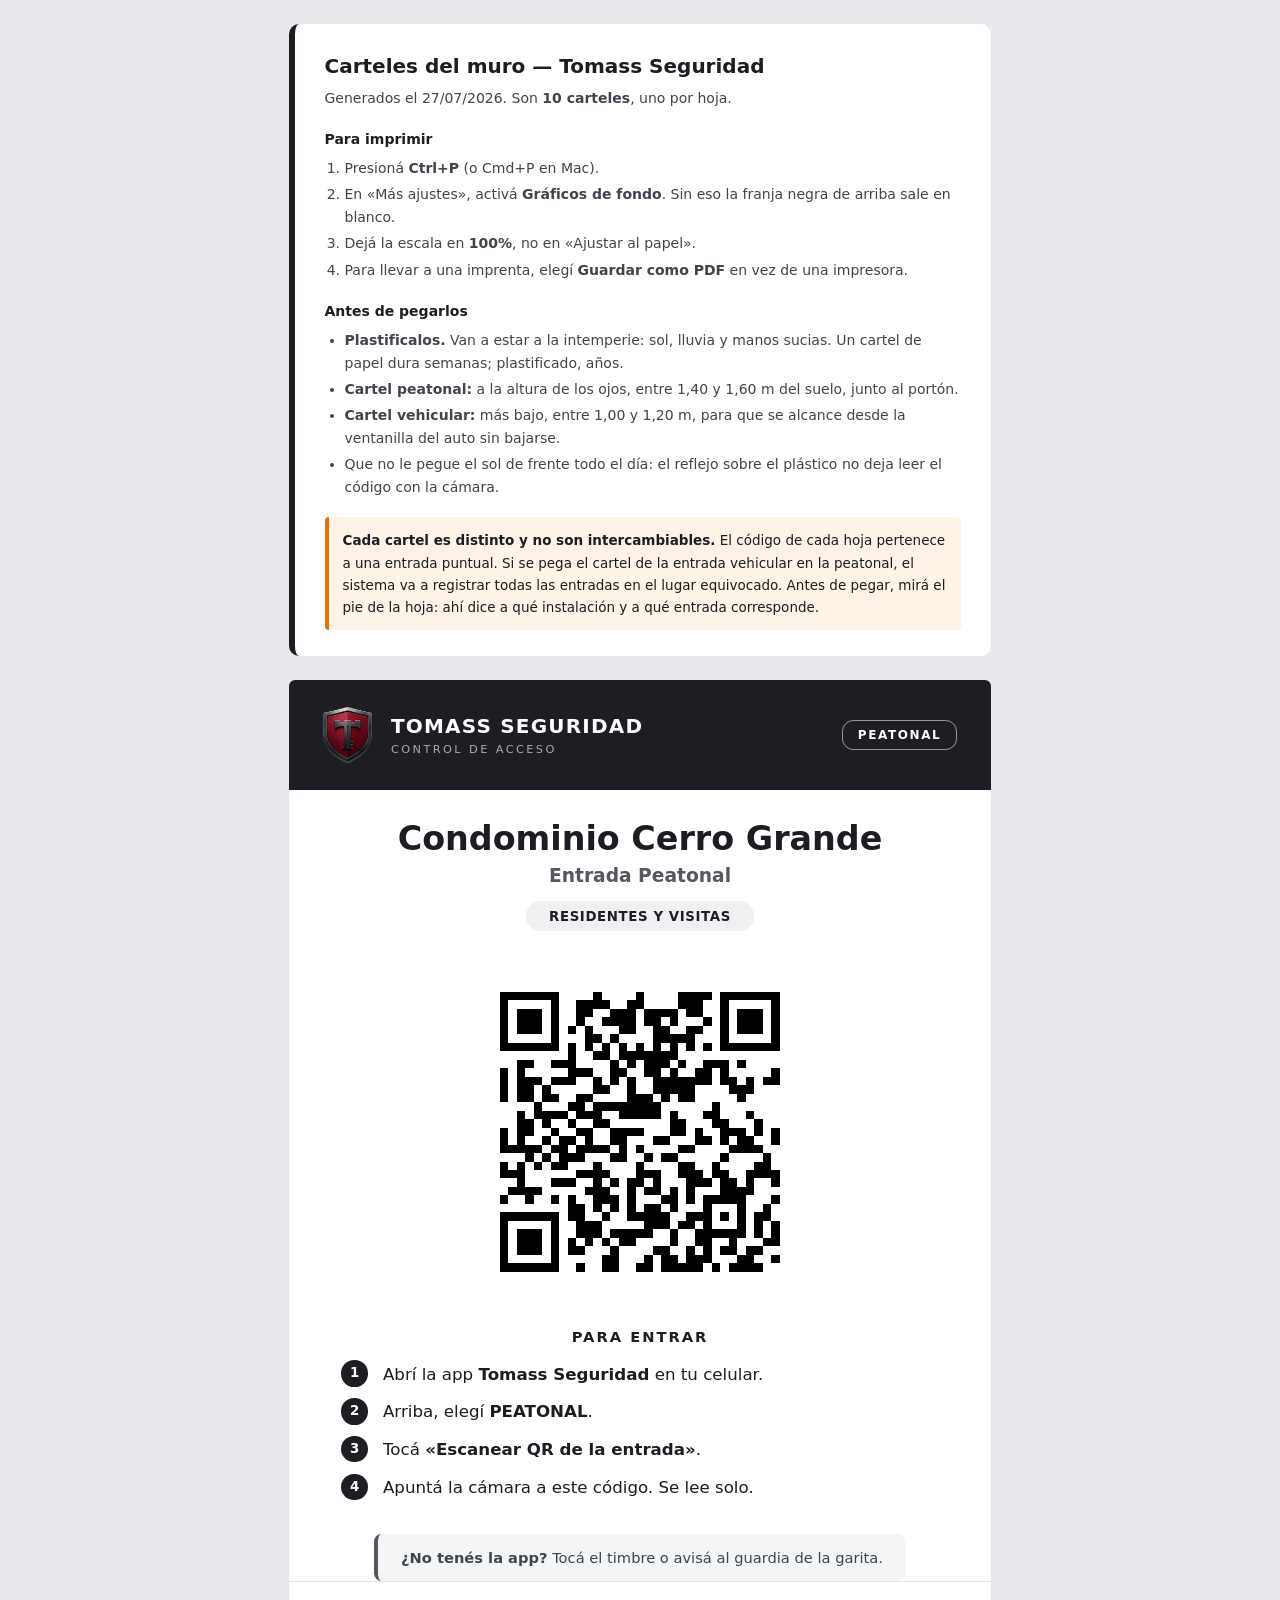
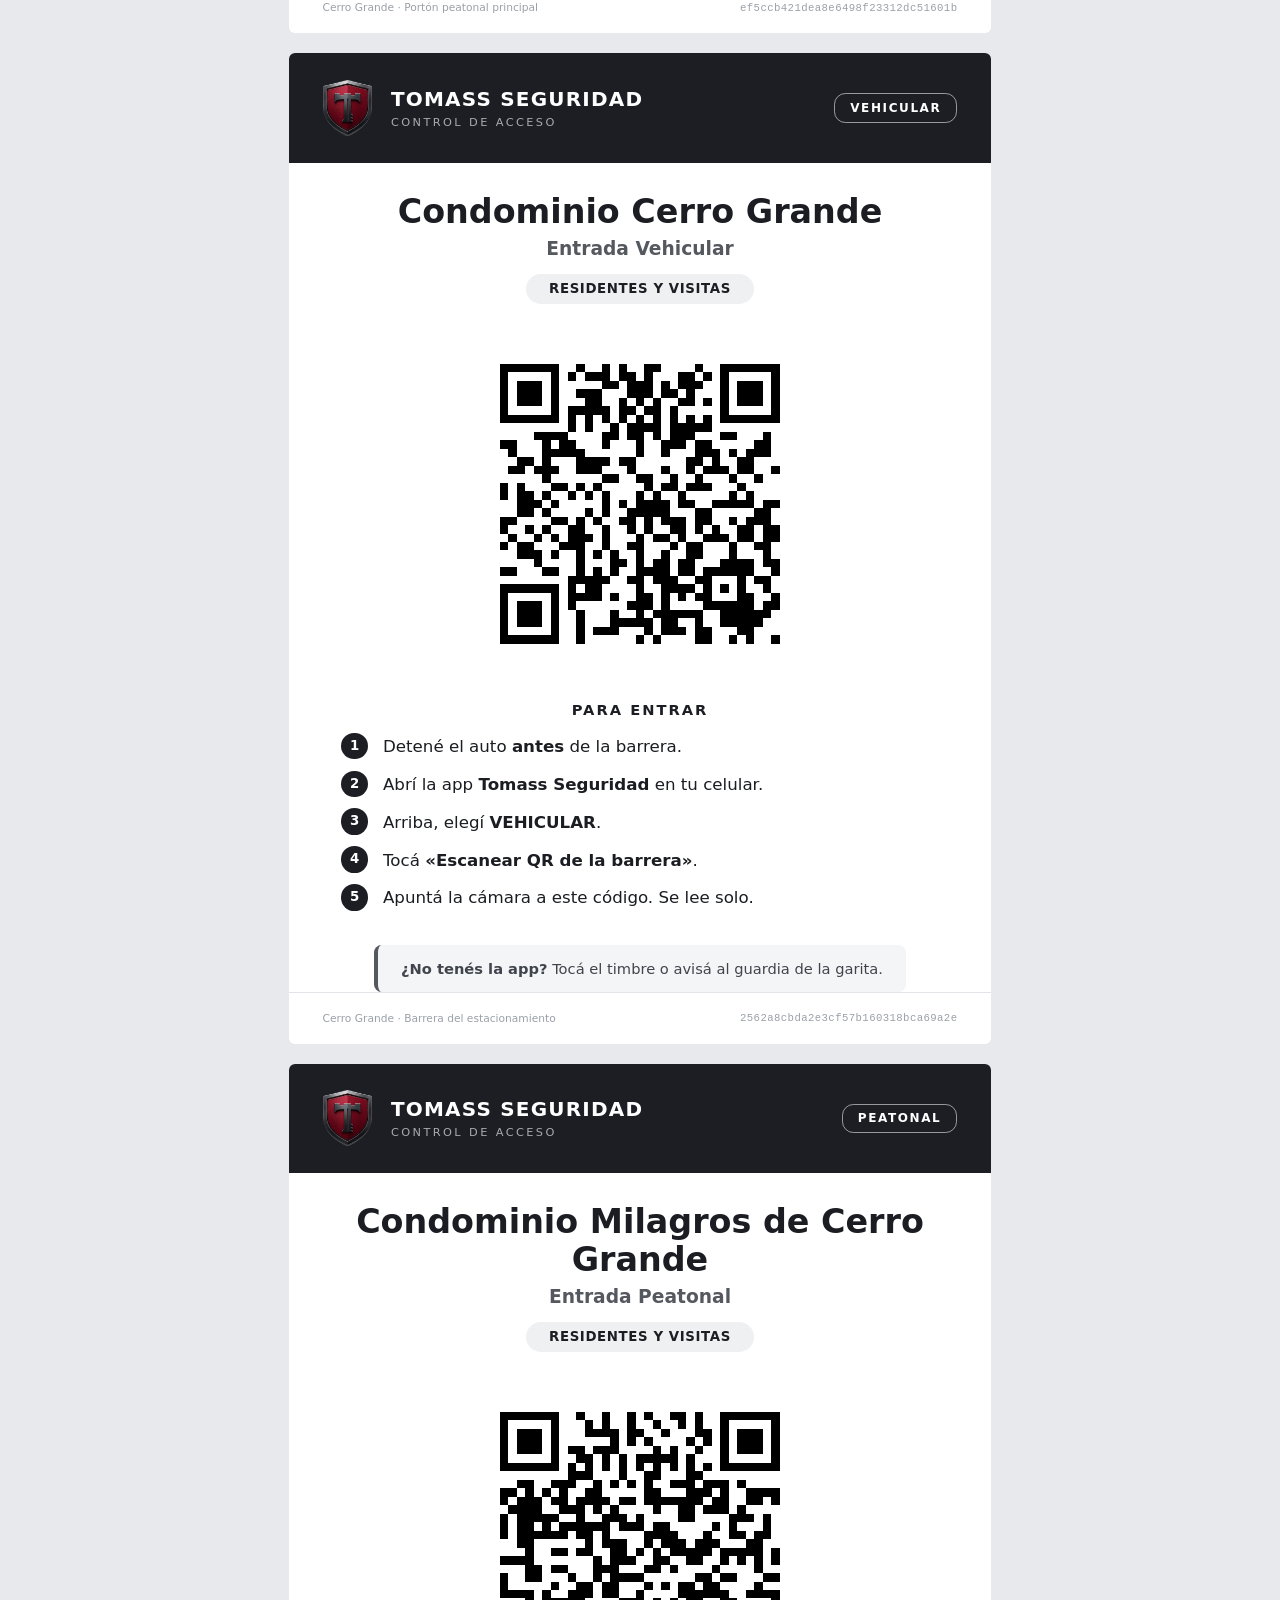
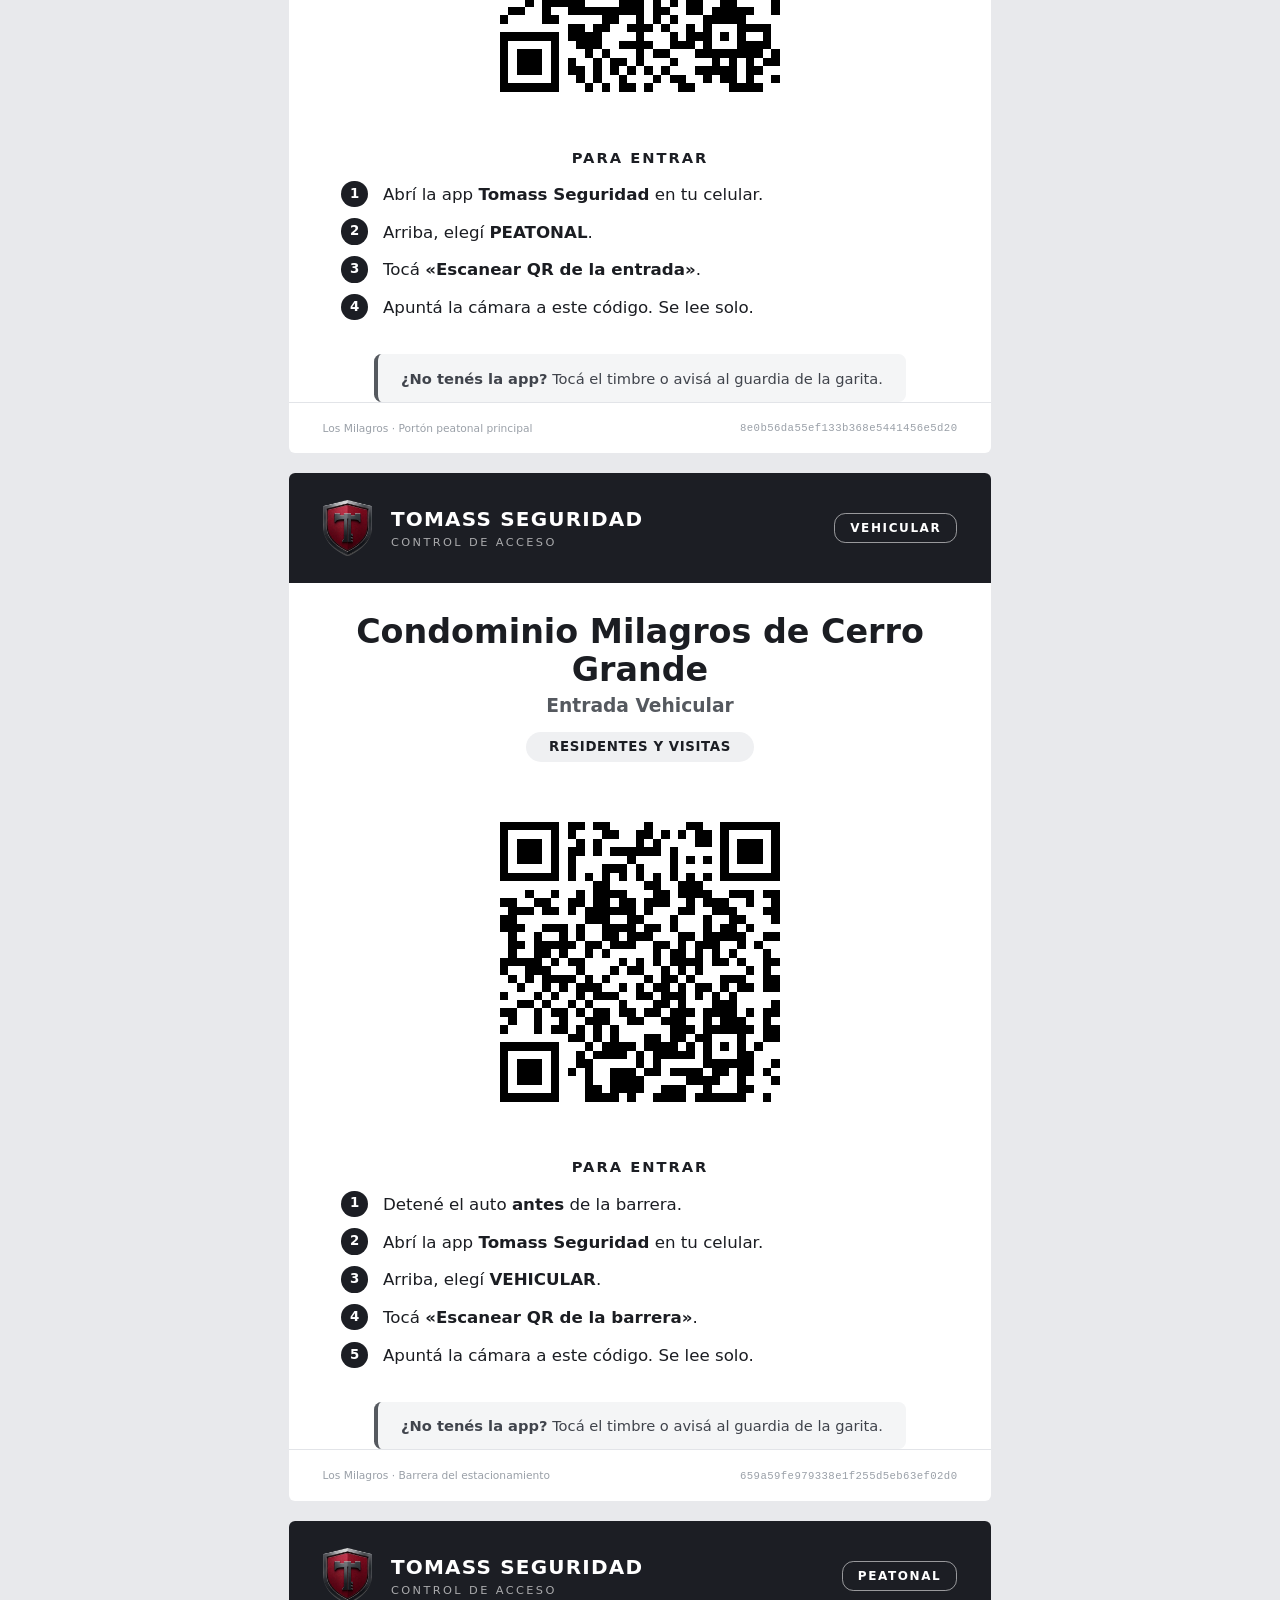
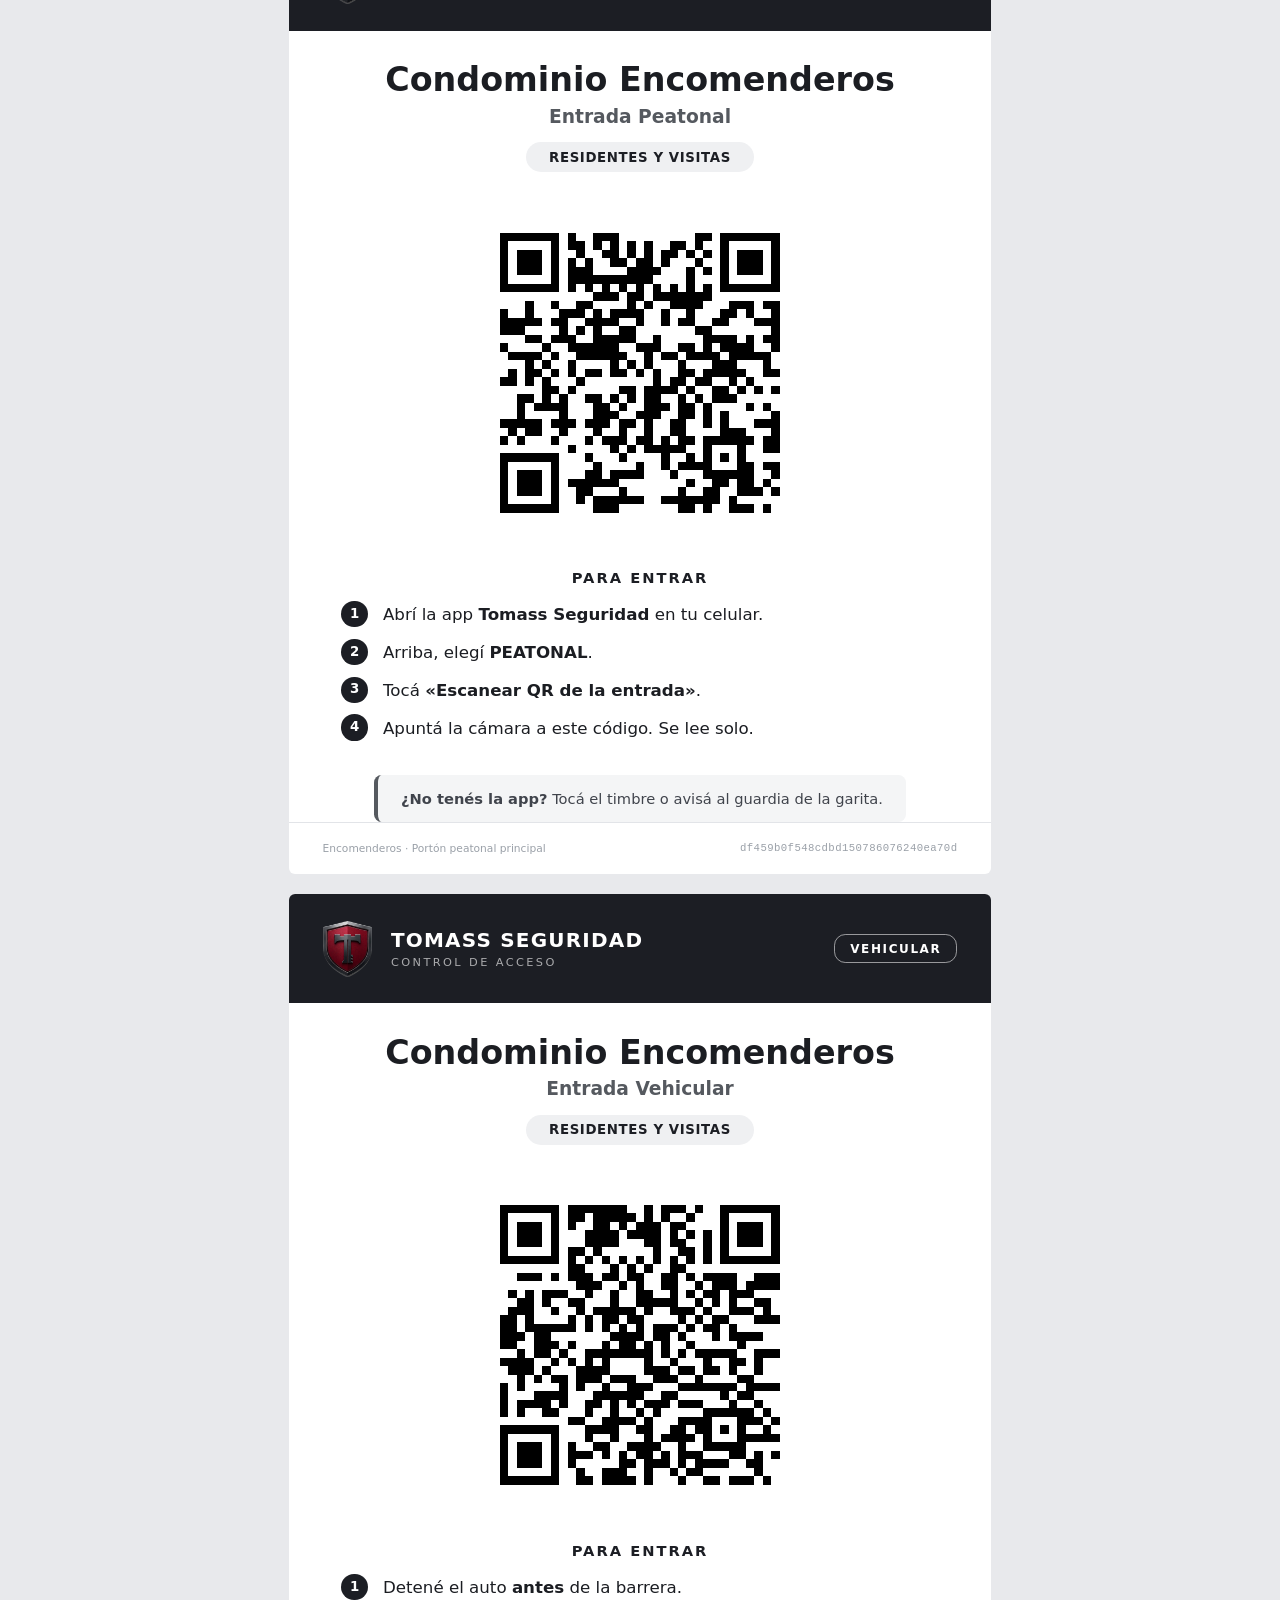
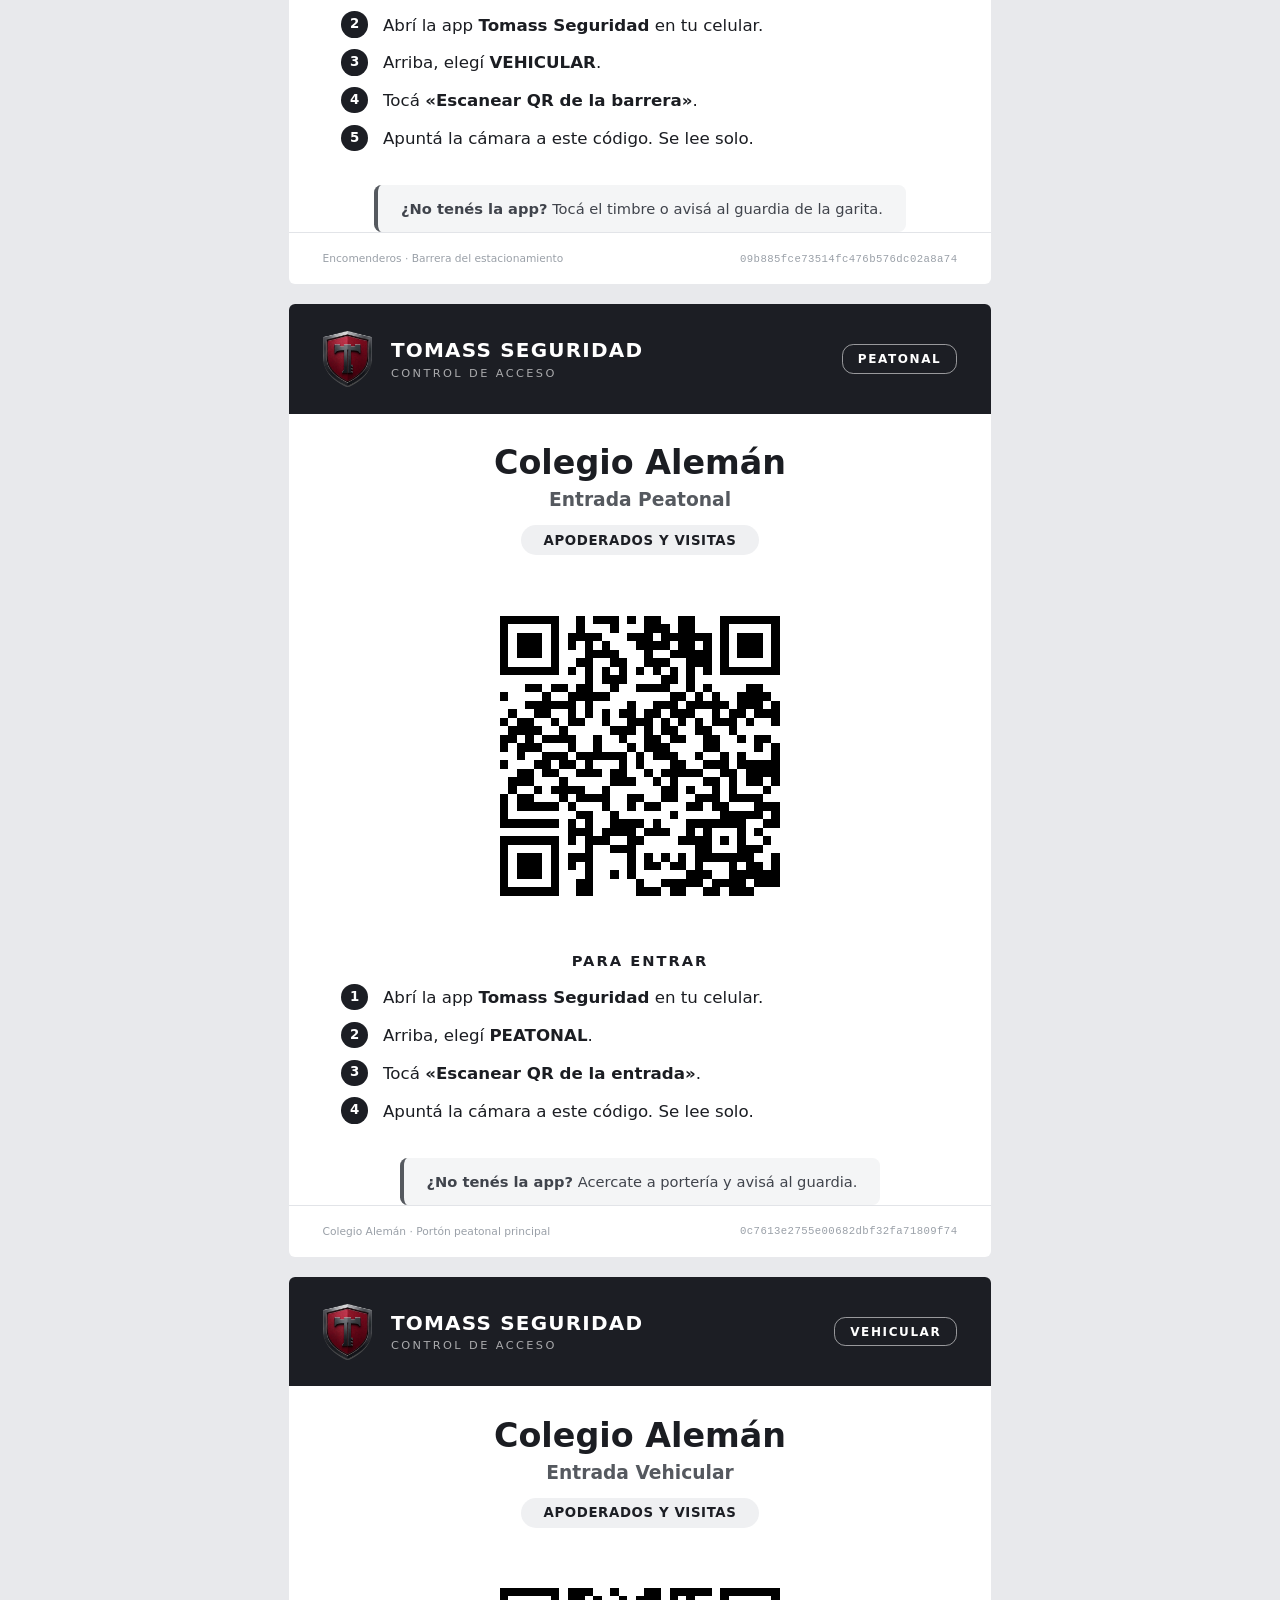
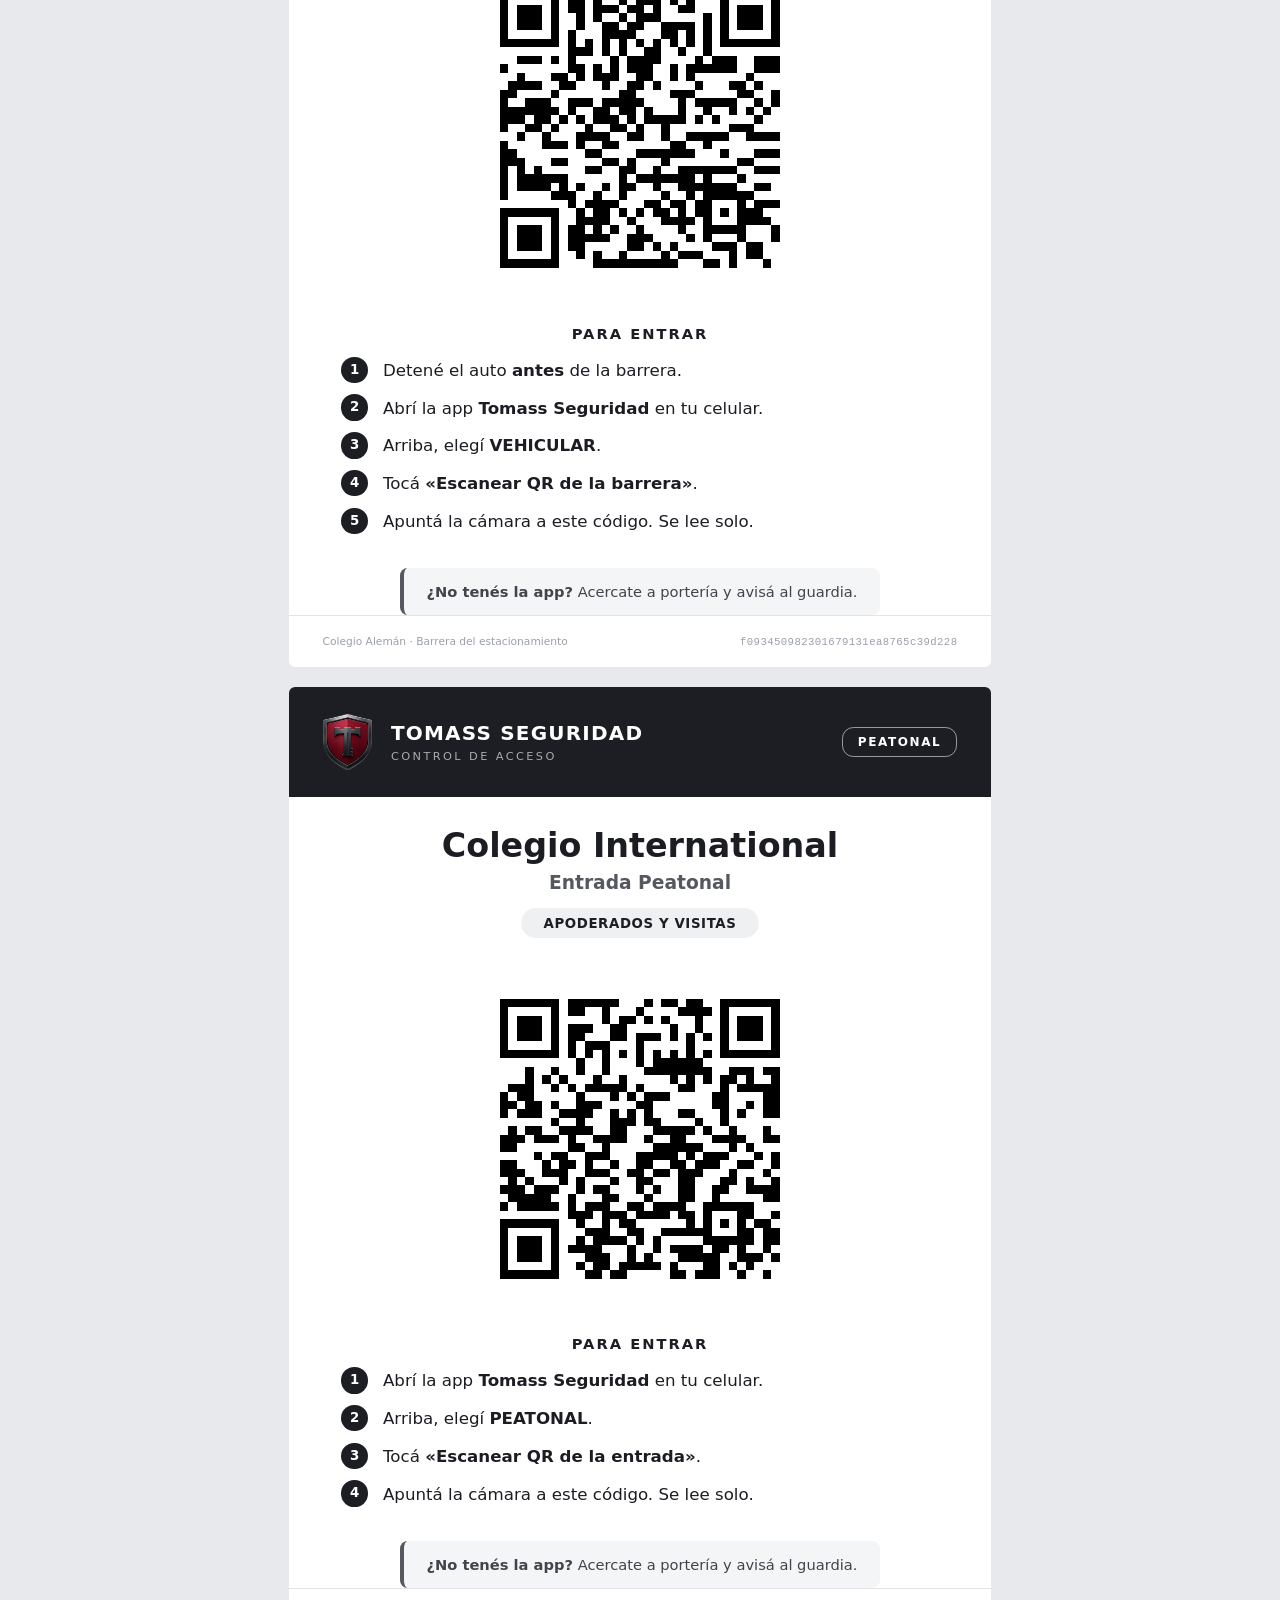
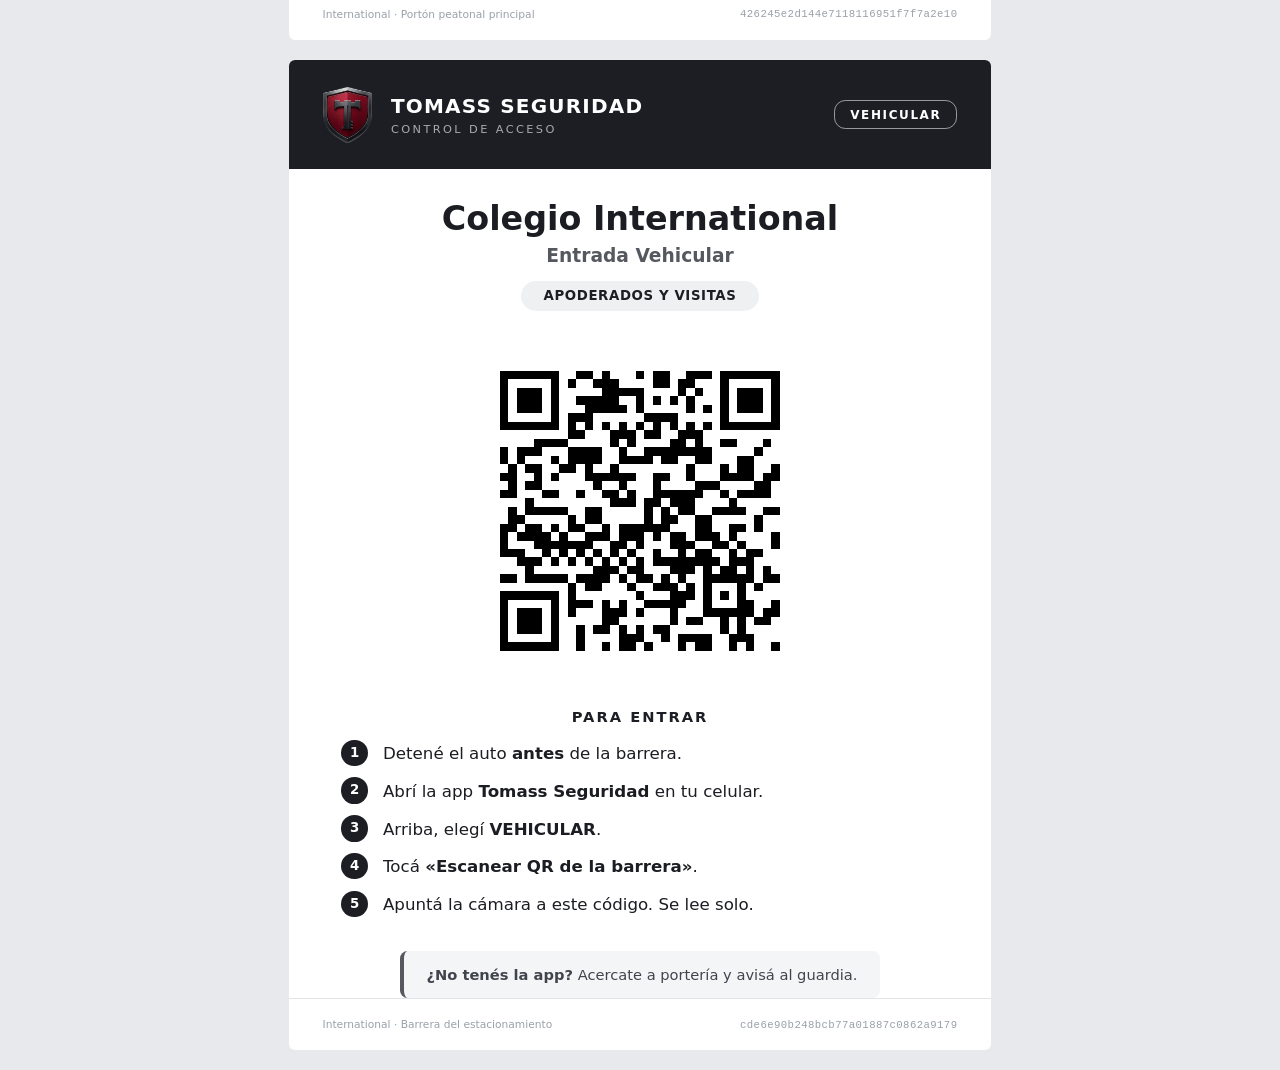
==== carteles/carteles-para-imprimir.html @ 6ca9276a "Los carteles con codigo QR para pegar en el muro Sin esto no se puede instalar el sistema en ningun " ====
<!doctype html>
<html lang="es">
<head>
<meta charset="utf-8">
<title>Carteles para imprimir — Tomass Seguridad</title>
<style>
  /* Márgenes de la hoja. Sirven igual para tamaño Carta y para A4. */
  @page { margin: 12mm; }

  * { box-sizing: border-box; margin: 0; padding: 0; }

  body {
    font-family: "Segoe UI", system-ui, -apple-system, Arial, sans-serif;
    color: #1B1D22;
    background: #E8E9EC;
    -webkit-print-color-adjust: exact;
    print-color-adjust: exact;
  }

  /* ---- La hoja de instrucciones: se ve en pantalla, NO se imprime ---- */
  .instrucciones {
    max-width: 186mm;
    margin: 24px auto;
    padding: 26px 30px;
    background: #fff;
    border-radius: 10px;
    border-left: 6px solid #1C1E24;
    line-height: 1.65;
    font-size: 14px;
  }
  .instrucciones h1 { font-size: 20px; margin-bottom: 4px; }
  .instrucciones h2 { font-size: 14px; margin: 18px 0 6px; color: #1C1E24; }
  .instrucciones p, .instrucciones li { color: #40444C; }
  .instrucciones ol, .instrucciones ul { margin-left: 20px; }
  .instrucciones li { margin: 3px 0; }
  .aviso {
    margin-top: 18px; padding: 12px 14px;
    background: #FDF3E7; border-left: 4px solid #EF6C00;
    border-radius: 4px; font-size: 13.5px;
  }

  /* ---- Un cartel = una hoja ---- */
  .cartel {
    width: 186mm;
    min-height: 250mm;
    margin: 20px auto;
    padding: 0;
    background: #fff;
    display: flex;
    flex-direction: column;
    align-items: center;
    border-radius: 6px;
    overflow: hidden;
  }

  .banda {
    width: 100%;
    background: #1C1E24;
    color: #fff;
    padding: 7mm 9mm;
    display: flex;
    align-items: center;
    gap: 5mm;
  }
  /* El escudo se incrusta acá, UNA sola vez, y los diez carteles lo reusan.
     Pegado en cada cartel, el archivo pesaría diez veces más. El escudo mide
     523 x 599, por eso el ancho es un poco menor que el alto. */
  .escudo {
    flex: 0 0 auto;
    height: 15mm; width: 13.1mm;
    background: url([data-uri]) center / contain no-repeat;
  }
  .marca { flex: 1; }
  .m1 { font-size: 15pt; font-weight: 800; letter-spacing: 1.2px; }
  .m2 { font-size: 8.5pt; opacity: .62; letter-spacing: 2.4px;
        text-transform: uppercase; margin-top: 1mm; }
  .tipoEntrada {
    font-size: 9pt; font-weight: 800; letter-spacing: 1.6px;
    border: 1.5px solid rgba(255,255,255,.55);
    border-radius: 3mm; padding: 1.8mm 4mm;
  }

  .lugar { text-align: center; padding: 8mm 9mm 0; }
  .lugar h1 { font-size: 25pt; font-weight: 800; line-height: 1.12; }
  .lugar h2 { font-size: 14pt; font-weight: 600; color: #55595F;
              margin-top: 2mm; }
  .quien {
    display: inline-block; margin-top: 4mm;
    font-size: 10pt; font-weight: 700; letter-spacing: .6px;
    text-transform: uppercase; color: #1C1E24;
    background: #EFF0F2; border-radius: 20mm; padding: 2mm 6mm;
  }

  .cuadroQr { padding: 7mm 0 6mm; }
  .qr { width: 92mm; height: 92mm; display: block; }

  .pasos { width: 100%; padding: 0 14mm; }
  .pasos h3 {
    font-size: 11pt; font-weight: 800; letter-spacing: 2px;
    text-transform: uppercase; color: #1C1E24;
    text-align: center; margin-bottom: 4mm;
  }
  .pasos ol { list-style: none; }
  .pasos li {
    display: flex; align-items: flex-start; gap: 4mm;
    margin-bottom: 3mm; font-size: 12.5pt; line-height: 1.4;
  }
  .pasos .n {
    flex: 0 0 auto;
    width: 7mm; height: 7mm; border-radius: 50%;
    background: #1C1E24; color: #fff;
    font-size: 10pt; font-weight: 800;
    display: flex; align-items: center; justify-content: center;
  }
  .pasos .t { padding-top: .6mm; }

  .sinApp {
    margin: 6mm 14mm 0; padding: 4mm 6mm;
    background: #F4F5F6; border-left: 4px solid #55595F;
    border-radius: 2mm; font-size: 11pt; color: #40444C;
  }

  .pie {
    margin-top: auto; width: 100%;
    padding: 5mm 9mm; border-top: 1px solid #E2E4E8;
    display: flex; justify-content: space-between; align-items: center;
    font-size: 8pt; color: #9AA0A8;
  }
  .codigo { font-family: Consolas, "Courier New", monospace; letter-spacing: .4px; }

  /* ---- Lo que cambia al imprimir ---- */
  @media print {
    body { background: #fff; }
    .instrucciones { display: none; }
    .cartel {
      margin: 0;
      border-radius: 0;
      width: 100%;
      min-height: auto;
      height: 100%;
      page-break-after: always;
      break-after: page;
    }
    .cartel:last-of-type { page-break-after: auto; break-after: auto; }
  }
</style>
</head>
<body>

<div class="instrucciones">
  <h1>Carteles del muro — Tomass Seguridad</h1>
  <p>Generados el 27/07/2026. Son <b>10 carteles</b>, uno por hoja.</p>

  <h2>Para imprimir</h2>
  <ol>
    <li>Presioná <b>Ctrl+P</b> (o Cmd+P en Mac).</li>
    <li>En «Más ajustes», activá <b>Gráficos de fondo</b>. Sin eso la franja
        negra de arriba sale en blanco.</li>
    <li>Dejá la escala en <b>100%</b>, no en «Ajustar al papel».</li>
    <li>Para llevar a una imprenta, elegí <b>Guardar como PDF</b> en vez de una
        impresora.</li>
  </ol>

  <h2>Antes de pegarlos</h2>
  <ul>
    <li><b>Plastificalos.</b> Van a estar a la intemperie: sol, lluvia y manos
        sucias. Un cartel de papel dura semanas; plastificado, años.</li>
    <li><b>Cartel peatonal:</b> a la altura de los ojos, entre 1,40 y 1,60 m del
        suelo, junto al portón.</li>
    <li><b>Cartel vehicular:</b> más bajo, entre 1,00 y 1,20 m, para que se
        alcance desde la ventanilla del auto sin bajarse.</li>
    <li>Que no le pegue el sol de frente todo el día: el reflejo sobre el
        plástico no deja leer el código con la cámara.</li>
  </ul>

  <div class="aviso">
    <b>Cada cartel es distinto y no son intercambiables.</b> El código de cada
    hoja pertenece a una entrada puntual. Si se pega el cartel de la entrada
    vehicular en la peatonal, el sistema va a registrar todas las entradas en el
    lugar equivocado. Antes de pegar, mirá el pie de la hoja: ahí dice a qué
    instalación y a qué entrada corresponde.
  </div>
</div>

  <section class="cartel">
    <header class="banda">
      <div class="escudo"></div>
      <div class="marca">
        <div class="m1">TOMASS SEGURIDAD</div>
        <div class="m2">Control de acceso</div>
      </div>
      <div class="tipoEntrada">PEATONAL</div>
    </header>

    <div class="lugar">
      <h1>Condominio Cerro Grande</h1>
      <h2>Entrada Peatonal</h2>
      <p class="quien">Residentes y visitas</p>
    </div>

    <div class="cuadroQr">
      <svg class="qr" viewBox="0 0 41 41" xmlns="http://www.w3.org/2000/svg" shape-rendering="crispEdges"><rect width="41" height="41" fill="#fff"/><path d="M4 4h1v1h-1zM5 4h1v1h-1zM6 4h1v1h-1zM7 4h1v1h-1zM8 4h1v1h-1zM9 4h1v1h-1zM10 4h1v1h-1zM15 4h1v1h-1zM20 4h1v1h-1zM25 4h1v1h-1zM26 4h1v1h-1zM27 4h1v1h-1zM28 4h1v1h-1zM30 4h1v1h-1zM31 4h1v1h-1zM32 4h1v1h-1zM33 4h1v1h-1zM34 4h1v1h-1zM35 4h1v1h-1zM36 4h1v1h-1zM4 5h1v1h-1zM10 5h1v1h-1zM13 5h1v1h-1zM14 5h1v1h-1zM15 5h1v1h-1zM16 5h1v1h-1zM19 5h1v1h-1zM20 5h1v1h-1zM25 5h1v1h-1zM26 5h1v1h-1zM27 5h1v1h-1zM30 5h1v1h-1zM36 5h1v1h-1zM4 6h1v1h-1zM6 6h1v1h-1zM7 6h1v1h-1zM8 6h1v1h-1zM10 6h1v1h-1zM13 6h1v1h-1zM14 6h1v1h-1zM17 6h1v1h-1zM18 6h1v1h-1zM19 6h1v1h-1zM21 6h1v1h-1zM22 6h1v1h-1zM23 6h1v1h-1zM24 6h1v1h-1zM26 6h1v1h-1zM27 6h1v1h-1zM30 6h1v1h-1zM32 6h1v1h-1zM33 6h1v1h-1zM34 6h1v1h-1zM36 6h1v1h-1zM4 7h1v1h-1zM6 7h1v1h-1zM7 7h1v1h-1zM8 7h1v1h-1zM10 7h1v1h-1zM13 7h1v1h-1zM16 7h1v1h-1zM17 7h1v1h-1zM18 7h1v1h-1zM19 7h1v1h-1zM21 7h1v1h-1zM22 7h1v1h-1zM24 7h1v1h-1zM28 7h1v1h-1zM30 7h1v1h-1zM32 7h1v1h-1zM33 7h1v1h-1zM34 7h1v1h-1zM36 7h1v1h-1zM4 8h1v1h-1zM6 8h1v1h-1zM7 8h1v1h-1zM8 8h1v1h-1zM10 8h1v1h-1zM12 8h1v1h-1zM14 8h1v1h-1zM18 8h1v1h-1zM19 8h1v1h-1zM22 8h1v1h-1zM23 8h1v1h-1zM26 8h1v1h-1zM27 8h1v1h-1zM30 8h1v1h-1zM32 8h1v1h-1zM33 8h1v1h-1zM34 8h1v1h-1zM36 8h1v1h-1zM4 9h1v1h-1zM10 9h1v1h-1zM14 9h1v1h-1zM15 9h1v1h-1zM17 9h1v1h-1zM22 9h1v1h-1zM23 9h1v1h-1zM24 9h1v1h-1zM25 9h1v1h-1zM26 9h1v1h-1zM30 9h1v1h-1zM36 9h1v1h-1zM4 10h1v1h-1zM5 10h1v1h-1zM6 10h1v1h-1zM7 10h1v1h-1zM8 10h1v1h-1zM9 10h1v1h-1zM10 10h1v1h-1zM12 10h1v1h-1zM14 10h1v1h-1zM16 10h1v1h-1zM18 10h1v1h-1zM20 10h1v1h-1zM22 10h1v1h-1zM24 10h1v1h-1zM26 10h1v1h-1zM28 10h1v1h-1zM30 10h1v1h-1zM31 10h1v1h-1zM32 10h1v1h-1zM33 10h1v1h-1zM34 10h1v1h-1zM35 10h1v1h-1zM36 10h1v1h-1zM12 11h1v1h-1zM15 11h1v1h-1zM16 11h1v1h-1zM18 11h1v1h-1zM19 11h1v1h-1zM20 11h1v1h-1zM21 11h1v1h-1zM22 11h1v1h-1zM23 11h1v1h-1zM24 11h1v1h-1zM6 12h1v1h-1zM7 12h1v1h-1zM10 12h1v1h-1zM11 12h1v1h-1zM12 12h1v1h-1zM17 12h1v1h-1zM19 12h1v1h-1zM21 12h1v1h-1zM22 12h1v1h-1zM23 12h1v1h-1zM25 12h1v1h-1zM28 12h1v1h-1zM29 12h1v1h-1zM30 12h1v1h-1zM32 12h1v1h-1zM4 13h1v1h-1zM6 13h1v1h-1zM12 13h1v1h-1zM13 13h1v1h-1zM14 13h1v1h-1zM17 13h1v1h-1zM18 13h1v1h-1zM21 13h1v1h-1zM22 13h1v1h-1zM24 13h1v1h-1zM27 13h1v1h-1zM28 13h1v1h-1zM30 13h1v1h-1zM36 13h1v1h-1zM4 14h1v1h-1zM6 14h1v1h-1zM7 14h1v1h-1zM8 14h1v1h-1zM10 14h1v1h-1zM11 14h1v1h-1zM12 14h1v1h-1zM15 14h1v1h-1zM17 14h1v1h-1zM19 14h1v1h-1zM22 14h1v1h-1zM23 14h1v1h-1zM24 14h1v1h-1zM25 14h1v1h-1zM26 14h1v1h-1zM27 14h1v1h-1zM28 14h1v1h-1zM30 14h1v1h-1zM31 14h1v1h-1zM33 14h1v1h-1zM35 14h1v1h-1zM36 14h1v1h-1zM4 15h1v1h-1zM6 15h1v1h-1zM7 15h1v1h-1zM9 15h1v1h-1zM15 15h1v1h-1zM16 15h1v1h-1zM19 15h1v1h-1zM22 15h1v1h-1zM23 15h1v1h-1zM24 15h1v1h-1zM25 15h1v1h-1zM26 15h1v1h-1zM31 15h1v1h-1zM32 15h1v1h-1zM33 15h1v1h-1zM4 16h1v1h-1zM6 16h1v1h-1zM7 16h1v1h-1zM9 16h1v1h-1zM10 16h1v1h-1zM13 16h1v1h-1zM14 16h1v1h-1zM19 16h1v1h-1zM20 16h1v1h-1zM21 16h1v1h-1zM23 16h1v1h-1zM25 16h1v1h-1zM26 16h1v1h-1zM32 16h1v1h-1zM8 17h1v1h-1zM12 17h1v1h-1zM13 17h1v1h-1zM15 17h1v1h-1zM16 17h1v1h-1zM17 17h1v1h-1zM18 17h1v1h-1zM19 17h1v1h-1zM20 17h1v1h-1zM21 17h1v1h-1zM22 17h1v1h-1zM29 17h1v1h-1zM6 18h1v1h-1zM8 18h1v1h-1zM9 18h1v1h-1zM10 18h1v1h-1zM11 18h1v1h-1zM13 18h1v1h-1zM14 18h1v1h-1zM15 18h1v1h-1zM18 18h1v1h-1zM19 18h1v1h-1zM20 18h1v1h-1zM21 18h1v1h-1zM22 18h1v1h-1zM24 18h1v1h-1zM28 18h1v1h-1zM29 18h1v1h-1zM33 18h1v1h-1zM6 19h1v1h-1zM7 19h1v1h-1zM9 19h1v1h-1zM12 19h1v1h-1zM15 19h1v1h-1zM16 19h1v1h-1zM24 19h1v1h-1zM25 19h1v1h-1zM29 19h1v1h-1zM30 19h1v1h-1zM34 19h1v1h-1zM4 20h1v1h-1zM6 20h1v1h-1zM7 20h1v1h-1zM10 20h1v1h-1zM13 20h1v1h-1zM14 20h1v1h-1zM17 20h1v1h-1zM18 20h1v1h-1zM19 20h1v1h-1zM20 20h1v1h-1zM24 20h1v1h-1zM25 20h1v1h-1zM27 20h1v1h-1zM30 20h1v1h-1zM31 20h1v1h-1zM32 20h1v1h-1zM34 20h1v1h-1zM36 20h1v1h-1zM4 21h1v1h-1zM6 21h1v1h-1zM9 21h1v1h-1zM11 21h1v1h-1zM12 21h1v1h-1zM14 21h1v1h-1zM17 21h1v1h-1zM18 21h1v1h-1zM22 21h1v1h-1zM23 21h1v1h-1zM27 21h1v1h-1zM28 21h1v1h-1zM30 21h1v1h-1zM32 21h1v1h-1zM33 21h1v1h-1zM36 21h1v1h-1zM4 22h1v1h-1zM5 22h1v1h-1zM6 22h1v1h-1zM7 22h1v1h-1zM8 22h1v1h-1zM10 22h1v1h-1zM11 22h1v1h-1zM13 22h1v1h-1zM14 22h1v1h-1zM15 22h1v1h-1zM16 22h1v1h-1zM18 22h1v1h-1zM20 22h1v1h-1zM25 22h1v1h-1zM26 22h1v1h-1zM31 22h1v1h-1zM32 22h1v1h-1zM33 22h1v1h-1zM34 22h1v1h-1zM7 23h1v1h-1zM9 23h1v1h-1zM11 23h1v1h-1zM12 23h1v1h-1zM13 23h1v1h-1zM17 23h1v1h-1zM18 23h1v1h-1zM21 23h1v1h-1zM23 23h1v1h-1zM24 23h1v1h-1zM30 23h1v1h-1zM35 23h1v1h-1zM4 24h1v1h-1zM6 24h1v1h-1zM8 24h1v1h-1zM10 24h1v1h-1zM11 24h1v1h-1zM15 24h1v1h-1zM20 24h1v1h-1zM25 24h1v1h-1zM26 24h1v1h-1zM29 24h1v1h-1zM34 24h1v1h-1zM35 24h1v1h-1zM4 25h1v1h-1zM5 25h1v1h-1zM6 25h1v1h-1zM13 25h1v1h-1zM14 25h1v1h-1zM15 25h1v1h-1zM16 25h1v1h-1zM20 25h1v1h-1zM21 25h1v1h-1zM22 25h1v1h-1zM25 25h1v1h-1zM26 25h1v1h-1zM27 25h1v1h-1zM29 25h1v1h-1zM30 25h1v1h-1zM33 25h1v1h-1zM34 25h1v1h-1zM35 25h1v1h-1zM36 25h1v1h-1zM6 26h1v1h-1zM10 26h1v1h-1zM11 26h1v1h-1zM12 26h1v1h-1zM15 26h1v1h-1zM17 26h1v1h-1zM19 26h1v1h-1zM20 26h1v1h-1zM22 26h1v1h-1zM26 26h1v1h-1zM27 26h1v1h-1zM28 26h1v1h-1zM30 26h1v1h-1zM31 26h1v1h-1zM33 26h1v1h-1zM36 26h1v1h-1zM5 27h1v1h-1zM6 27h1v1h-1zM7 27h1v1h-1zM8 27h1v1h-1zM14 27h1v1h-1zM15 27h1v1h-1zM16 27h1v1h-1zM19 27h1v1h-1zM21 27h1v1h-1zM22 27h1v1h-1zM24 27h1v1h-1zM26 27h1v1h-1zM30 27h1v1h-1zM31 27h1v1h-1zM32 27h1v1h-1zM33 27h1v1h-1zM4 28h1v1h-1zM7 28h1v1h-1zM10 28h1v1h-1zM12 28h1v1h-1zM15 28h1v1h-1zM16 28h1v1h-1zM17 28h1v1h-1zM19 28h1v1h-1zM23 28h1v1h-1zM24 28h1v1h-1zM26 28h1v1h-1zM28 28h1v1h-1zM29 28h1v1h-1zM30 28h1v1h-1zM31 28h1v1h-1zM32 28h1v1h-1zM36 28h1v1h-1zM12 29h1v1h-1zM13 29h1v1h-1zM15 29h1v1h-1zM17 29h1v1h-1zM19 29h1v1h-1zM21 29h1v1h-1zM22 29h1v1h-1zM24 29h1v1h-1zM28 29h1v1h-1zM32 29h1v1h-1zM35 29h1v1h-1zM4 30h1v1h-1zM5 30h1v1h-1zM6 30h1v1h-1zM7 30h1v1h-1zM8 30h1v1h-1zM9 30h1v1h-1zM10 30h1v1h-1zM12 30h1v1h-1zM13 30h1v1h-1zM16 30h1v1h-1zM19 30h1v1h-1zM20 30h1v1h-1zM21 30h1v1h-1zM22 30h1v1h-1zM23 30h1v1h-1zM26 30h1v1h-1zM27 30h1v1h-1zM28 30h1v1h-1zM30 30h1v1h-1zM32 30h1v1h-1zM34 30h1v1h-1zM35 30h1v1h-1zM4 31h1v1h-1zM10 31h1v1h-1zM13 31h1v1h-1zM14 31h1v1h-1zM15 31h1v1h-1zM21 31h1v1h-1zM22 31h1v1h-1zM23 31h1v1h-1zM25 31h1v1h-1zM26 31h1v1h-1zM28 31h1v1h-1zM32 31h1v1h-1zM34 31h1v1h-1zM36 31h1v1h-1zM4 32h1v1h-1zM6 32h1v1h-1zM7 32h1v1h-1zM8 32h1v1h-1zM10 32h1v1h-1zM13 32h1v1h-1zM14 32h1v1h-1zM15 32h1v1h-1zM17 32h1v1h-1zM18 32h1v1h-1zM19 32h1v1h-1zM20 32h1v1h-1zM21 32h1v1h-1zM24 32h1v1h-1zM27 32h1v1h-1zM28 32h1v1h-1zM29 32h1v1h-1zM30 32h1v1h-1zM31 32h1v1h-1zM32 32h1v1h-1zM34 32h1v1h-1zM36 32h1v1h-1zM4 33h1v1h-1zM6 33h1v1h-1zM7 33h1v1h-1zM8 33h1v1h-1zM10 33h1v1h-1zM12 33h1v1h-1zM14 33h1v1h-1zM16 33h1v1h-1zM18 33h1v1h-1zM19 33h1v1h-1zM24 33h1v1h-1zM27 33h1v1h-1zM28 33h1v1h-1zM31 33h1v1h-1zM35 33h1v1h-1zM36 33h1v1h-1zM4 34h1v1h-1zM6 34h1v1h-1zM7 34h1v1h-1zM8 34h1v1h-1zM10 34h1v1h-1zM12 34h1v1h-1zM13 34h1v1h-1zM17 34h1v1h-1zM22 34h1v1h-1zM23 34h1v1h-1zM26 34h1v1h-1zM28 34h1v1h-1zM30 34h1v1h-1zM31 34h1v1h-1zM33 34h1v1h-1zM34 34h1v1h-1zM4 35h1v1h-1zM10 35h1v1h-1zM16 35h1v1h-1zM17 35h1v1h-1zM21 35h1v1h-1zM23 35h1v1h-1zM24 35h1v1h-1zM26 35h1v1h-1zM27 35h1v1h-1zM28 35h1v1h-1zM32 35h1v1h-1zM33 35h1v1h-1zM36 35h1v1h-1zM4 36h1v1h-1zM5 36h1v1h-1zM6 36h1v1h-1zM7 36h1v1h-1zM8 36h1v1h-1zM9 36h1v1h-1zM10 36h1v1h-1zM13 36h1v1h-1zM16 36h1v1h-1zM17 36h1v1h-1zM20 36h1v1h-1zM21 36h1v1h-1zM23 36h1v1h-1zM24 36h1v1h-1zM25 36h1v1h-1zM26 36h1v1h-1zM27 36h1v1h-1zM29 36h1v1h-1zM31 36h1v1h-1zM32 36h1v1h-1zM33 36h1v1h-1zM34 36h1v1h-1z" fill="#000"/></svg>
    </div>

    <div class="pasos">
      <h3>Para entrar</h3>
      <ol><li><span class="n">1</span><span class="t">Abrí la app <b>Tomass Seguridad</b> en tu celular.</span></li><li><span class="n">2</span><span class="t">Arriba, elegí <b>PEATONAL</b>.</span></li><li><span class="n">3</span><span class="t">Tocá <b>«Escanear QR de la entrada»</b>.</span></li><li><span class="n">4</span><span class="t">Apuntá la cámara a este código. Se lee solo.</span></li></ol>
    </div>

    <div class="sinApp">
      <b>¿No tenés la app?</b> Tocá el timbre o avisá al guardia de la garita.
    </div>

    <footer class="pie">
      <span>Cerro Grande
        · Portón peatonal principal</span>
      <span class="codigo">ef5ccb421dea8e6498f23312dc51601b</span>
    </footer>
  </section>
  <section class="cartel">
    <header class="banda">
      <div class="escudo"></div>
      <div class="marca">
        <div class="m1">TOMASS SEGURIDAD</div>
        <div class="m2">Control de acceso</div>
      </div>
      <div class="tipoEntrada">VEHICULAR</div>
    </header>

    <div class="lugar">
      <h1>Condominio Cerro Grande</h1>
      <h2>Entrada Vehicular</h2>
      <p class="quien">Residentes y visitas</p>
    </div>

    <div class="cuadroQr">
      <svg class="qr" viewBox="0 0 41 41" xmlns="http://www.w3.org/2000/svg" shape-rendering="crispEdges"><rect width="41" height="41" fill="#fff"/><path d="M4 4h1v1h-1zM5 4h1v1h-1zM6 4h1v1h-1zM7 4h1v1h-1zM8 4h1v1h-1zM9 4h1v1h-1zM10 4h1v1h-1zM13 4h1v1h-1zM16 4h1v1h-1zM18 4h1v1h-1zM21 4h1v1h-1zM22 4h1v1h-1zM27 4h1v1h-1zM30 4h1v1h-1zM31 4h1v1h-1zM32 4h1v1h-1zM33 4h1v1h-1zM34 4h1v1h-1zM35 4h1v1h-1zM36 4h1v1h-1zM4 5h1v1h-1zM10 5h1v1h-1zM12 5h1v1h-1zM14 5h1v1h-1zM15 5h1v1h-1zM16 5h1v1h-1zM18 5h1v1h-1zM19 5h1v1h-1zM21 5h1v1h-1zM25 5h1v1h-1zM26 5h1v1h-1zM28 5h1v1h-1zM30 5h1v1h-1zM36 5h1v1h-1zM4 6h1v1h-1zM6 6h1v1h-1zM7 6h1v1h-1zM8 6h1v1h-1zM10 6h1v1h-1zM16 6h1v1h-1zM17 6h1v1h-1zM19 6h1v1h-1zM20 6h1v1h-1zM21 6h1v1h-1zM23 6h1v1h-1zM25 6h1v1h-1zM26 6h1v1h-1zM27 6h1v1h-1zM30 6h1v1h-1zM32 6h1v1h-1zM33 6h1v1h-1zM34 6h1v1h-1zM36 6h1v1h-1zM4 7h1v1h-1zM6 7h1v1h-1zM7 7h1v1h-1zM8 7h1v1h-1zM10 7h1v1h-1zM13 7h1v1h-1zM14 7h1v1h-1zM15 7h1v1h-1zM19 7h1v1h-1zM20 7h1v1h-1zM21 7h1v1h-1zM23 7h1v1h-1zM24 7h1v1h-1zM26 7h1v1h-1zM30 7h1v1h-1zM32 7h1v1h-1zM33 7h1v1h-1zM34 7h1v1h-1zM36 7h1v1h-1zM4 8h1v1h-1zM6 8h1v1h-1zM7 8h1v1h-1zM8 8h1v1h-1zM10 8h1v1h-1zM14 8h1v1h-1zM15 8h1v1h-1zM18 8h1v1h-1zM20 8h1v1h-1zM22 8h1v1h-1zM25 8h1v1h-1zM26 8h1v1h-1zM28 8h1v1h-1zM30 8h1v1h-1zM32 8h1v1h-1zM33 8h1v1h-1zM34 8h1v1h-1zM36 8h1v1h-1zM4 9h1v1h-1zM10 9h1v1h-1zM12 9h1v1h-1zM13 9h1v1h-1zM14 9h1v1h-1zM15 9h1v1h-1zM16 9h1v1h-1zM18 9h1v1h-1zM19 9h1v1h-1zM21 9h1v1h-1zM22 9h1v1h-1zM24 9h1v1h-1zM30 9h1v1h-1zM36 9h1v1h-1zM4 10h1v1h-1zM5 10h1v1h-1zM6 10h1v1h-1zM7 10h1v1h-1zM8 10h1v1h-1zM9 10h1v1h-1zM10 10h1v1h-1zM12 10h1v1h-1zM14 10h1v1h-1zM16 10h1v1h-1zM18 10h1v1h-1zM20 10h1v1h-1zM22 10h1v1h-1zM24 10h1v1h-1zM26 10h1v1h-1zM28 10h1v1h-1zM30 10h1v1h-1zM31 10h1v1h-1zM32 10h1v1h-1zM33 10h1v1h-1zM34 10h1v1h-1zM35 10h1v1h-1zM36 10h1v1h-1zM12 11h1v1h-1zM14 11h1v1h-1zM17 11h1v1h-1zM19 11h1v1h-1zM20 11h1v1h-1zM21 11h1v1h-1zM22 11h1v1h-1zM24 11h1v1h-1zM25 11h1v1h-1zM26 11h1v1h-1zM27 11h1v1h-1zM28 11h1v1h-1zM8 12h1v1h-1zM9 12h1v1h-1zM10 12h1v1h-1zM11 12h1v1h-1zM16 12h1v1h-1zM17 12h1v1h-1zM19 12h1v1h-1zM20 12h1v1h-1zM22 12h1v1h-1zM24 12h1v1h-1zM25 12h1v1h-1zM26 12h1v1h-1zM30 12h1v1h-1zM31 12h1v1h-1zM35 12h1v1h-1zM4 13h1v1h-1zM5 13h1v1h-1zM9 13h1v1h-1zM11 13h1v1h-1zM12 13h1v1h-1zM16 13h1v1h-1zM20 13h1v1h-1zM23 13h1v1h-1zM24 13h1v1h-1zM25 13h1v1h-1zM27 13h1v1h-1zM28 13h1v1h-1zM34 13h1v1h-1zM35 13h1v1h-1zM5 14h1v1h-1zM9 14h1v1h-1zM10 14h1v1h-1zM11 14h1v1h-1zM12 14h1v1h-1zM13 14h1v1h-1zM20 14h1v1h-1zM23 14h1v1h-1zM27 14h1v1h-1zM28 14h1v1h-1zM29 14h1v1h-1zM31 14h1v1h-1zM33 14h1v1h-1zM34 14h1v1h-1zM35 14h1v1h-1zM6 15h1v1h-1zM7 15h1v1h-1zM9 15h1v1h-1zM13 15h1v1h-1zM14 15h1v1h-1zM15 15h1v1h-1zM16 15h1v1h-1zM18 15h1v1h-1zM19 15h1v1h-1zM26 15h1v1h-1zM27 15h1v1h-1zM29 15h1v1h-1zM32 15h1v1h-1zM33 15h1v1h-1zM5 16h1v1h-1zM6 16h1v1h-1zM8 16h1v1h-1zM9 16h1v1h-1zM10 16h1v1h-1zM13 16h1v1h-1zM14 16h1v1h-1zM15 16h1v1h-1zM19 16h1v1h-1zM23 16h1v1h-1zM26 16h1v1h-1zM28 16h1v1h-1zM29 16h1v1h-1zM30 16h1v1h-1zM32 16h1v1h-1zM33 16h1v1h-1zM36 16h1v1h-1zM9 17h1v1h-1zM16 17h1v1h-1zM17 17h1v1h-1zM20 17h1v1h-1zM21 17h1v1h-1zM24 17h1v1h-1zM27 17h1v1h-1zM31 17h1v1h-1zM34 17h1v1h-1zM4 18h1v1h-1zM6 18h1v1h-1zM10 18h1v1h-1zM11 18h1v1h-1zM13 18h1v1h-1zM15 18h1v1h-1zM21 18h1v1h-1zM23 18h1v1h-1zM24 18h1v1h-1zM26 18h1v1h-1zM27 18h1v1h-1zM28 18h1v1h-1zM32 18h1v1h-1zM4 19h1v1h-1zM6 19h1v1h-1zM7 19h1v1h-1zM9 19h1v1h-1zM12 19h1v1h-1zM14 19h1v1h-1zM16 19h1v1h-1zM20 19h1v1h-1zM22 19h1v1h-1zM25 19h1v1h-1zM31 19h1v1h-1zM33 19h1v1h-1zM6 20h1v1h-1zM7 20h1v1h-1zM8 20h1v1h-1zM10 20h1v1h-1zM16 20h1v1h-1zM18 20h1v1h-1zM20 20h1v1h-1zM21 20h1v1h-1zM22 20h1v1h-1zM23 20h1v1h-1zM25 20h1v1h-1zM26 20h1v1h-1zM29 20h1v1h-1zM30 20h1v1h-1zM31 20h1v1h-1zM32 20h1v1h-1zM33 20h1v1h-1zM35 20h1v1h-1zM36 20h1v1h-1zM6 21h1v1h-1zM7 21h1v1h-1zM9 21h1v1h-1zM14 21h1v1h-1zM16 21h1v1h-1zM19 21h1v1h-1zM20 21h1v1h-1zM21 21h1v1h-1zM22 21h1v1h-1zM23 21h1v1h-1zM27 21h1v1h-1zM28 21h1v1h-1zM34 21h1v1h-1zM35 21h1v1h-1zM4 22h1v1h-1zM5 22h1v1h-1zM10 22h1v1h-1zM11 22h1v1h-1zM13 22h1v1h-1zM15 22h1v1h-1zM18 22h1v1h-1zM19 22h1v1h-1zM21 22h1v1h-1zM23 22h1v1h-1zM24 22h1v1h-1zM25 22h1v1h-1zM27 22h1v1h-1zM28 22h1v1h-1zM31 22h1v1h-1zM33 22h1v1h-1zM34 22h1v1h-1zM35 22h1v1h-1zM4 23h1v1h-1zM7 23h1v1h-1zM9 23h1v1h-1zM12 23h1v1h-1zM13 23h1v1h-1zM16 23h1v1h-1zM19 23h1v1h-1zM21 23h1v1h-1zM24 23h1v1h-1zM25 23h1v1h-1zM27 23h1v1h-1zM29 23h1v1h-1zM32 23h1v1h-1zM33 23h1v1h-1zM35 23h1v1h-1zM36 23h1v1h-1zM5 24h1v1h-1zM8 24h1v1h-1zM10 24h1v1h-1zM12 24h1v1h-1zM13 24h1v1h-1zM14 24h1v1h-1zM16 24h1v1h-1zM20 24h1v1h-1zM22 24h1v1h-1zM23 24h1v1h-1zM25 24h1v1h-1zM28 24h1v1h-1zM29 24h1v1h-1zM30 24h1v1h-1zM32 24h1v1h-1zM33 24h1v1h-1zM35 24h1v1h-1zM36 24h1v1h-1zM4 25h1v1h-1zM6 25h1v1h-1zM7 25h1v1h-1zM11 25h1v1h-1zM12 25h1v1h-1zM13 25h1v1h-1zM16 25h1v1h-1zM19 25h1v1h-1zM20 25h1v1h-1zM24 25h1v1h-1zM26 25h1v1h-1zM27 25h1v1h-1zM31 25h1v1h-1zM34 25h1v1h-1zM35 25h1v1h-1zM6 26h1v1h-1zM7 26h1v1h-1zM8 26h1v1h-1zM10 26h1v1h-1zM13 26h1v1h-1zM15 26h1v1h-1zM17 26h1v1h-1zM20 26h1v1h-1zM23 26h1v1h-1zM26 26h1v1h-1zM27 26h1v1h-1zM31 26h1v1h-1zM35 26h1v1h-1zM8 27h1v1h-1zM13 27h1v1h-1zM17 27h1v1h-1zM18 27h1v1h-1zM20 27h1v1h-1zM22 27h1v1h-1zM23 27h1v1h-1zM25 27h1v1h-1zM26 27h1v1h-1zM30 27h1v1h-1zM31 27h1v1h-1zM32 27h1v1h-1zM33 27h1v1h-1zM35 27h1v1h-1zM36 27h1v1h-1zM4 28h1v1h-1zM5 28h1v1h-1zM9 28h1v1h-1zM10 28h1v1h-1zM13 28h1v1h-1zM15 28h1v1h-1zM17 28h1v1h-1zM20 28h1v1h-1zM21 28h1v1h-1zM22 28h1v1h-1zM23 28h1v1h-1zM25 28h1v1h-1zM26 28h1v1h-1zM28 28h1v1h-1zM29 28h1v1h-1zM30 28h1v1h-1zM31 28h1v1h-1zM32 28h1v1h-1zM33 28h1v1h-1zM36 28h1v1h-1zM12 29h1v1h-1zM13 29h1v1h-1zM14 29h1v1h-1zM15 29h1v1h-1zM16 29h1v1h-1zM19 29h1v1h-1zM20 29h1v1h-1zM22 29h1v1h-1zM23 29h1v1h-1zM24 29h1v1h-1zM27 29h1v1h-1zM28 29h1v1h-1zM32 29h1v1h-1zM34 29h1v1h-1zM35 29h1v1h-1zM4 30h1v1h-1zM5 30h1v1h-1zM6 30h1v1h-1zM7 30h1v1h-1zM8 30h1v1h-1zM9 30h1v1h-1zM10 30h1v1h-1zM12 30h1v1h-1zM14 30h1v1h-1zM15 30h1v1h-1zM20 30h1v1h-1zM23 30h1v1h-1zM24 30h1v1h-1zM25 30h1v1h-1zM26 30h1v1h-1zM28 30h1v1h-1zM30 30h1v1h-1zM32 30h1v1h-1zM35 30h1v1h-1zM4 31h1v1h-1zM10 31h1v1h-1zM12 31h1v1h-1zM13 31h1v1h-1zM14 31h1v1h-1zM15 31h1v1h-1zM17 31h1v1h-1zM20 31h1v1h-1zM21 31h1v1h-1zM23 31h1v1h-1zM25 31h1v1h-1zM27 31h1v1h-1zM28 31h1v1h-1zM32 31h1v1h-1zM33 31h1v1h-1zM36 31h1v1h-1zM4 32h1v1h-1zM6 32h1v1h-1zM7 32h1v1h-1zM8 32h1v1h-1zM10 32h1v1h-1zM12 32h1v1h-1zM19 32h1v1h-1zM20 32h1v1h-1zM21 32h1v1h-1zM23 32h1v1h-1zM28 32h1v1h-1zM29 32h1v1h-1zM30 32h1v1h-1zM31 32h1v1h-1zM32 32h1v1h-1zM33 32h1v1h-1zM35 32h1v1h-1zM36 32h1v1h-1zM4 33h1v1h-1zM6 33h1v1h-1zM7 33h1v1h-1zM8 33h1v1h-1zM10 33h1v1h-1zM13 33h1v1h-1zM17 33h1v1h-1zM20 33h1v1h-1zM22 33h1v1h-1zM23 33h1v1h-1zM24 33h1v1h-1zM25 33h1v1h-1zM26 33h1v1h-1zM27 33h1v1h-1zM30 33h1v1h-1zM31 33h1v1h-1zM32 33h1v1h-1zM33 33h1v1h-1zM34 33h1v1h-1zM35 33h1v1h-1zM4 34h1v1h-1zM6 34h1v1h-1zM7 34h1v1h-1zM8 34h1v1h-1zM10 34h1v1h-1zM13 34h1v1h-1zM17 34h1v1h-1zM18 34h1v1h-1zM19 34h1v1h-1zM20 34h1v1h-1zM21 34h1v1h-1zM23 34h1v1h-1zM24 34h1v1h-1zM27 34h1v1h-1zM30 34h1v1h-1zM31 34h1v1h-1zM32 34h1v1h-1zM33 34h1v1h-1zM34 34h1v1h-1zM4 35h1v1h-1zM10 35h1v1h-1zM13 35h1v1h-1zM15 35h1v1h-1zM16 35h1v1h-1zM17 35h1v1h-1zM21 35h1v1h-1zM23 35h1v1h-1zM24 35h1v1h-1zM25 35h1v1h-1zM27 35h1v1h-1zM28 35h1v1h-1zM32 35h1v1h-1zM33 35h1v1h-1zM4 36h1v1h-1zM5 36h1v1h-1zM6 36h1v1h-1zM7 36h1v1h-1zM8 36h1v1h-1zM9 36h1v1h-1zM10 36h1v1h-1zM13 36h1v1h-1zM20 36h1v1h-1zM22 36h1v1h-1zM27 36h1v1h-1zM28 36h1v1h-1zM31 36h1v1h-1zM33 36h1v1h-1zM36 36h1v1h-1z" fill="#000"/></svg>
    </div>

    <div class="pasos">
      <h3>Para entrar</h3>
      <ol><li><span class="n">1</span><span class="t">Detené el auto <b>antes</b> de la barrera.</span></li><li><span class="n">2</span><span class="t">Abrí la app <b>Tomass Seguridad</b> en tu celular.</span></li><li><span class="n">3</span><span class="t">Arriba, elegí <b>VEHICULAR</b>.</span></li><li><span class="n">4</span><span class="t">Tocá <b>«Escanear QR de la barrera»</b>.</span></li><li><span class="n">5</span><span class="t">Apuntá la cámara a este código. Se lee solo.</span></li></ol>
    </div>

    <div class="sinApp">
      <b>¿No tenés la app?</b> Tocá el timbre o avisá al guardia de la garita.
    </div>

    <footer class="pie">
      <span>Cerro Grande
        · Barrera del estacionamiento</span>
      <span class="codigo">2562a8cbda2e3cf57b160318bca69a2e</span>
    </footer>
  </section>
  <section class="cartel">
    <header class="banda">
      <div class="escudo"></div>
      <div class="marca">
        <div class="m1">TOMASS SEGURIDAD</div>
        <div class="m2">Control de acceso</div>
      </div>
      <div class="tipoEntrada">PEATONAL</div>
    </header>

    <div class="lugar">
      <h1>Condominio Milagros de Cerro Grande</h1>
      <h2>Entrada Peatonal</h2>
      <p class="quien">Residentes y visitas</p>
    </div>

    <div class="cuadroQr">
      <svg class="qr" viewBox="0 0 41 41" xmlns="http://www.w3.org/2000/svg" shape-rendering="crispEdges"><rect width="41" height="41" fill="#fff"/><path d="M4 4h1v1h-1zM5 4h1v1h-1zM6 4h1v1h-1zM7 4h1v1h-1zM8 4h1v1h-1zM9 4h1v1h-1zM10 4h1v1h-1zM13 4h1v1h-1zM16 4h1v1h-1zM19 4h1v1h-1zM21 4h1v1h-1zM24 4h1v1h-1zM25 4h1v1h-1zM27 4h1v1h-1zM30 4h1v1h-1zM31 4h1v1h-1zM32 4h1v1h-1zM33 4h1v1h-1zM34 4h1v1h-1zM35 4h1v1h-1zM36 4h1v1h-1zM4 5h1v1h-1zM10 5h1v1h-1zM14 5h1v1h-1zM16 5h1v1h-1zM19 5h1v1h-1zM22 5h1v1h-1zM25 5h1v1h-1zM27 5h1v1h-1zM30 5h1v1h-1zM36 5h1v1h-1zM4 6h1v1h-1zM6 6h1v1h-1zM7 6h1v1h-1zM8 6h1v1h-1zM10 6h1v1h-1zM14 6h1v1h-1zM15 6h1v1h-1zM16 6h1v1h-1zM17 6h1v1h-1zM19 6h1v1h-1zM20 6h1v1h-1zM23 6h1v1h-1zM27 6h1v1h-1zM28 6h1v1h-1zM30 6h1v1h-1zM32 6h1v1h-1zM33 6h1v1h-1zM34 6h1v1h-1zM36 6h1v1h-1zM4 7h1v1h-1zM6 7h1v1h-1zM7 7h1v1h-1zM8 7h1v1h-1zM10 7h1v1h-1zM17 7h1v1h-1zM19 7h1v1h-1zM21 7h1v1h-1zM26 7h1v1h-1zM28 7h1v1h-1zM30 7h1v1h-1zM32 7h1v1h-1zM33 7h1v1h-1zM34 7h1v1h-1zM36 7h1v1h-1zM4 8h1v1h-1zM6 8h1v1h-1zM7 8h1v1h-1zM8 8h1v1h-1zM10 8h1v1h-1zM12 8h1v1h-1zM13 8h1v1h-1zM15 8h1v1h-1zM16 8h1v1h-1zM17 8h1v1h-1zM22 8h1v1h-1zM24 8h1v1h-1zM27 8h1v1h-1zM30 8h1v1h-1zM32 8h1v1h-1zM33 8h1v1h-1zM34 8h1v1h-1zM36 8h1v1h-1zM4 9h1v1h-1zM10 9h1v1h-1zM13 9h1v1h-1zM14 9h1v1h-1zM16 9h1v1h-1zM18 9h1v1h-1zM20 9h1v1h-1zM21 9h1v1h-1zM22 9h1v1h-1zM23 9h1v1h-1zM24 9h1v1h-1zM26 9h1v1h-1zM30 9h1v1h-1zM36 9h1v1h-1zM4 10h1v1h-1zM5 10h1v1h-1zM6 10h1v1h-1zM7 10h1v1h-1zM8 10h1v1h-1zM9 10h1v1h-1zM10 10h1v1h-1zM12 10h1v1h-1zM14 10h1v1h-1zM16 10h1v1h-1zM18 10h1v1h-1zM20 10h1v1h-1zM22 10h1v1h-1zM24 10h1v1h-1zM26 10h1v1h-1zM28 10h1v1h-1zM30 10h1v1h-1zM31 10h1v1h-1zM32 10h1v1h-1zM33 10h1v1h-1zM34 10h1v1h-1zM35 10h1v1h-1zM36 10h1v1h-1zM12 11h1v1h-1zM13 11h1v1h-1zM14 11h1v1h-1zM18 11h1v1h-1zM21 11h1v1h-1zM22 11h1v1h-1zM26 11h1v1h-1zM27 11h1v1h-1zM6 12h1v1h-1zM7 12h1v1h-1zM10 12h1v1h-1zM11 12h1v1h-1zM12 12h1v1h-1zM15 12h1v1h-1zM17 12h1v1h-1zM19 12h1v1h-1zM21 12h1v1h-1zM24 12h1v1h-1zM25 12h1v1h-1zM26 12h1v1h-1zM28 12h1v1h-1zM29 12h1v1h-1zM30 12h1v1h-1zM32 12h1v1h-1zM4 13h1v1h-1zM5 13h1v1h-1zM7 13h1v1h-1zM9 13h1v1h-1zM11 13h1v1h-1zM14 13h1v1h-1zM15 13h1v1h-1zM21 13h1v1h-1zM22 13h1v1h-1zM26 13h1v1h-1zM27 13h1v1h-1zM28 13h1v1h-1zM30 13h1v1h-1zM33 13h1v1h-1zM34 13h1v1h-1zM35 13h1v1h-1zM36 13h1v1h-1zM4 14h1v1h-1zM6 14h1v1h-1zM7 14h1v1h-1zM8 14h1v1h-1zM10 14h1v1h-1zM11 14h1v1h-1zM13 14h1v1h-1zM14 14h1v1h-1zM15 14h1v1h-1zM16 14h1v1h-1zM18 14h1v1h-1zM19 14h1v1h-1zM21 14h1v1h-1zM22 14h1v1h-1zM23 14h1v1h-1zM24 14h1v1h-1zM25 14h1v1h-1zM26 14h1v1h-1zM27 14h1v1h-1zM29 14h1v1h-1zM30 14h1v1h-1zM33 14h1v1h-1zM34 14h1v1h-1zM36 14h1v1h-1zM5 15h1v1h-1zM6 15h1v1h-1zM7 15h1v1h-1zM8 15h1v1h-1zM11 15h1v1h-1zM12 15h1v1h-1zM13 15h1v1h-1zM15 15h1v1h-1zM17 15h1v1h-1zM22 15h1v1h-1zM25 15h1v1h-1zM26 15h1v1h-1zM28 15h1v1h-1zM29 15h1v1h-1zM30 15h1v1h-1zM32 15h1v1h-1zM4 16h1v1h-1zM6 16h1v1h-1zM7 16h1v1h-1zM8 16h1v1h-1zM9 16h1v1h-1zM10 16h1v1h-1zM13 16h1v1h-1zM16 16h1v1h-1zM17 16h1v1h-1zM18 16h1v1h-1zM20 16h1v1h-1zM25 16h1v1h-1zM26 16h1v1h-1zM31 16h1v1h-1zM32 16h1v1h-1zM33 16h1v1h-1zM35 16h1v1h-1zM4 17h1v1h-1zM6 17h1v1h-1zM7 17h1v1h-1zM9 17h1v1h-1zM11 17h1v1h-1zM12 17h1v1h-1zM13 17h1v1h-1zM14 17h1v1h-1zM15 17h1v1h-1zM16 17h1v1h-1zM18 17h1v1h-1zM19 17h1v1h-1zM20 17h1v1h-1zM22 17h1v1h-1zM23 17h1v1h-1zM29 17h1v1h-1zM31 17h1v1h-1zM35 17h1v1h-1zM4 18h1v1h-1zM6 18h1v1h-1zM7 18h1v1h-1zM8 18h1v1h-1zM9 18h1v1h-1zM10 18h1v1h-1zM11 18h1v1h-1zM13 18h1v1h-1zM14 18h1v1h-1zM16 18h1v1h-1zM21 18h1v1h-1zM22 18h1v1h-1zM23 18h1v1h-1zM24 18h1v1h-1zM28 18h1v1h-1zM31 18h1v1h-1zM32 18h1v1h-1zM34 18h1v1h-1zM35 18h1v1h-1zM6 19h1v1h-1zM7 19h1v1h-1zM14 19h1v1h-1zM16 19h1v1h-1zM17 19h1v1h-1zM18 19h1v1h-1zM21 19h1v1h-1zM23 19h1v1h-1zM24 19h1v1h-1zM25 19h1v1h-1zM27 19h1v1h-1zM28 19h1v1h-1zM29 19h1v1h-1zM33 19h1v1h-1zM34 19h1v1h-1zM7 20h1v1h-1zM10 20h1v1h-1zM11 20h1v1h-1zM13 20h1v1h-1zM14 20h1v1h-1zM17 20h1v1h-1zM18 20h1v1h-1zM20 20h1v1h-1zM22 20h1v1h-1zM24 20h1v1h-1zM25 20h1v1h-1zM26 20h1v1h-1zM27 20h1v1h-1zM28 20h1v1h-1zM30 20h1v1h-1zM31 20h1v1h-1zM32 20h1v1h-1zM33 20h1v1h-1zM34 20h1v1h-1zM36 20h1v1h-1zM4 21h1v1h-1zM5 21h1v1h-1zM6 21h1v1h-1zM7 21h1v1h-1zM15 21h1v1h-1zM17 21h1v1h-1zM18 21h1v1h-1zM19 21h1v1h-1zM22 21h1v1h-1zM23 21h1v1h-1zM26 21h1v1h-1zM27 21h1v1h-1zM30 21h1v1h-1zM32 21h1v1h-1zM34 21h1v1h-1zM36 21h1v1h-1zM7 22h1v1h-1zM8 22h1v1h-1zM10 22h1v1h-1zM11 22h1v1h-1zM15 22h1v1h-1zM16 22h1v1h-1zM17 22h1v1h-1zM21 22h1v1h-1zM22 22h1v1h-1zM24 22h1v1h-1zM29 22h1v1h-1zM34 22h1v1h-1zM4 23h1v1h-1zM7 23h1v1h-1zM8 23h1v1h-1zM12 23h1v1h-1zM15 23h1v1h-1zM17 23h1v1h-1zM18 23h1v1h-1zM19 23h1v1h-1zM20 23h1v1h-1zM27 23h1v1h-1zM28 23h1v1h-1zM30 23h1v1h-1zM31 23h1v1h-1zM35 23h1v1h-1zM36 23h1v1h-1zM4 24h1v1h-1zM10 24h1v1h-1zM13 24h1v1h-1zM14 24h1v1h-1zM16 24h1v1h-1zM17 24h1v1h-1zM21 24h1v1h-1zM23 24h1v1h-1zM25 24h1v1h-1zM26 24h1v1h-1zM28 24h1v1h-1zM29 24h1v1h-1zM34 24h1v1h-1zM4 25h1v1h-1zM5 25h1v1h-1zM6 25h1v1h-1zM7 25h1v1h-1zM9 25h1v1h-1zM12 25h1v1h-1zM13 25h1v1h-1zM14 25h1v1h-1zM16 25h1v1h-1zM17 25h1v1h-1zM20 25h1v1h-1zM25 25h1v1h-1zM26 25h1v1h-1zM27 25h1v1h-1zM28 25h1v1h-1zM29 25h1v1h-1zM30 25h1v1h-1zM33 25h1v1h-1zM34 25h1v1h-1zM35 25h1v1h-1zM36 25h1v1h-1zM7 26h1v1h-1zM9 26h1v1h-1zM10 26h1v1h-1zM11 26h1v1h-1zM12 26h1v1h-1zM13 26h1v1h-1zM18 26h1v1h-1zM19 26h1v1h-1zM20 26h1v1h-1zM22 26h1v1h-1zM24 26h1v1h-1zM26 26h1v1h-1zM27 26h1v1h-1zM30 26h1v1h-1zM31 26h1v1h-1zM36 26h1v1h-1zM5 27h1v1h-1zM6 27h1v1h-1zM9 27h1v1h-1zM12 27h1v1h-1zM13 27h1v1h-1zM14 27h1v1h-1zM15 27h1v1h-1zM16 27h1v1h-1zM17 27h1v1h-1zM18 27h1v1h-1zM19 27h1v1h-1zM20 27h1v1h-1zM22 27h1v1h-1zM23 27h1v1h-1zM26 27h1v1h-1zM27 27h1v1h-1zM29 27h1v1h-1zM30 27h1v1h-1zM31 27h1v1h-1zM32 27h1v1h-1zM33 27h1v1h-1zM36 27h1v1h-1zM4 28h1v1h-1zM9 28h1v1h-1zM10 28h1v1h-1zM16 28h1v1h-1zM17 28h1v1h-1zM20 28h1v1h-1zM22 28h1v1h-1zM24 28h1v1h-1zM28 28h1v1h-1zM29 28h1v1h-1zM30 28h1v1h-1zM31 28h1v1h-1zM32 28h1v1h-1zM12 29h1v1h-1zM13 29h1v1h-1zM15 29h1v1h-1zM16 29h1v1h-1zM19 29h1v1h-1zM20 29h1v1h-1zM21 29h1v1h-1zM23 29h1v1h-1zM26 29h1v1h-1zM28 29h1v1h-1zM32 29h1v1h-1zM33 29h1v1h-1zM34 29h1v1h-1zM35 29h1v1h-1zM4 30h1v1h-1zM5 30h1v1h-1zM6 30h1v1h-1zM7 30h1v1h-1zM8 30h1v1h-1zM9 30h1v1h-1zM10 30h1v1h-1zM12 30h1v1h-1zM13 30h1v1h-1zM14 30h1v1h-1zM15 30h1v1h-1zM20 30h1v1h-1zM24 30h1v1h-1zM26 30h1v1h-1zM27 30h1v1h-1zM28 30h1v1h-1zM30 30h1v1h-1zM32 30h1v1h-1zM35 30h1v1h-1zM4 31h1v1h-1zM10 31h1v1h-1zM13 31h1v1h-1zM14 31h1v1h-1zM15 31h1v1h-1zM18 31h1v1h-1zM19 31h1v1h-1zM20 31h1v1h-1zM21 31h1v1h-1zM24 31h1v1h-1zM25 31h1v1h-1zM26 31h1v1h-1zM28 31h1v1h-1zM32 31h1v1h-1zM33 31h1v1h-1zM34 31h1v1h-1zM35 31h1v1h-1zM4 32h1v1h-1zM6 32h1v1h-1zM7 32h1v1h-1zM8 32h1v1h-1zM10 32h1v1h-1zM14 32h1v1h-1zM16 32h1v1h-1zM20 32h1v1h-1zM22 32h1v1h-1zM23 32h1v1h-1zM27 32h1v1h-1zM28 32h1v1h-1zM29 32h1v1h-1zM30 32h1v1h-1zM31 32h1v1h-1zM32 32h1v1h-1zM33 32h1v1h-1zM34 32h1v1h-1zM36 32h1v1h-1zM4 33h1v1h-1zM6 33h1v1h-1zM7 33h1v1h-1zM8 33h1v1h-1zM10 33h1v1h-1zM12 33h1v1h-1zM15 33h1v1h-1zM17 33h1v1h-1zM18 33h1v1h-1zM20 33h1v1h-1zM24 33h1v1h-1zM29 33h1v1h-1zM31 33h1v1h-1zM33 33h1v1h-1zM35 33h1v1h-1zM36 33h1v1h-1zM4 34h1v1h-1zM6 34h1v1h-1zM7 34h1v1h-1zM8 34h1v1h-1zM10 34h1v1h-1zM12 34h1v1h-1zM13 34h1v1h-1zM15 34h1v1h-1zM17 34h1v1h-1zM19 34h1v1h-1zM21 34h1v1h-1zM23 34h1v1h-1zM27 34h1v1h-1zM28 34h1v1h-1zM29 34h1v1h-1zM30 34h1v1h-1zM31 34h1v1h-1zM33 34h1v1h-1zM34 34h1v1h-1zM4 35h1v1h-1zM10 35h1v1h-1zM13 35h1v1h-1zM15 35h1v1h-1zM18 35h1v1h-1zM22 35h1v1h-1zM24 35h1v1h-1zM25 35h1v1h-1zM28 35h1v1h-1zM30 35h1v1h-1zM31 35h1v1h-1zM33 35h1v1h-1zM36 35h1v1h-1zM4 36h1v1h-1zM5 36h1v1h-1zM6 36h1v1h-1zM7 36h1v1h-1zM8 36h1v1h-1zM9 36h1v1h-1zM10 36h1v1h-1zM14 36h1v1h-1zM16 36h1v1h-1zM18 36h1v1h-1zM19 36h1v1h-1zM21 36h1v1h-1zM25 36h1v1h-1zM26 36h1v1h-1zM31 36h1v1h-1zM32 36h1v1h-1zM33 36h1v1h-1zM34 36h1v1h-1z" fill="#000"/></svg>
    </div>

    <div class="pasos">
      <h3>Para entrar</h3>
      <ol><li><span class="n">1</span><span class="t">Abrí la app <b>Tomass Seguridad</b> en tu celular.</span></li><li><span class="n">2</span><span class="t">Arriba, elegí <b>PEATONAL</b>.</span></li><li><span class="n">3</span><span class="t">Tocá <b>«Escanear QR de la entrada»</b>.</span></li><li><span class="n">4</span><span class="t">Apuntá la cámara a este código. Se lee solo.</span></li></ol>
    </div>

    <div class="sinApp">
      <b>¿No tenés la app?</b> Tocá el timbre o avisá al guardia de la garita.
    </div>

    <footer class="pie">
      <span>Los Milagros
        · Portón peatonal principal</span>
      <span class="codigo">8e0b56da55ef133b368e5441456e5d20</span>
    </footer>
  </section>
  <section class="cartel">
    <header class="banda">
      <div class="escudo"></div>
      <div class="marca">
        <div class="m1">TOMASS SEGURIDAD</div>
        <div class="m2">Control de acceso</div>
      </div>
      <div class="tipoEntrada">VEHICULAR</div>
    </header>

    <div class="lugar">
      <h1>Condominio Milagros de Cerro Grande</h1>
      <h2>Entrada Vehicular</h2>
      <p class="quien">Residentes y visitas</p>
    </div>

    <div class="cuadroQr">
      <svg class="qr" viewBox="0 0 41 41" xmlns="http://www.w3.org/2000/svg" shape-rendering="crispEdges"><rect width="41" height="41" fill="#fff"/><path d="M4 4h1v1h-1zM5 4h1v1h-1zM6 4h1v1h-1zM7 4h1v1h-1zM8 4h1v1h-1zM9 4h1v1h-1zM10 4h1v1h-1zM12 4h1v1h-1zM13 4h1v1h-1zM15 4h1v1h-1zM16 4h1v1h-1zM21 4h1v1h-1zM26 4h1v1h-1zM27 4h1v1h-1zM30 4h1v1h-1zM31 4h1v1h-1zM32 4h1v1h-1zM33 4h1v1h-1zM34 4h1v1h-1zM35 4h1v1h-1zM36 4h1v1h-1zM4 5h1v1h-1zM10 5h1v1h-1zM12 5h1v1h-1zM16 5h1v1h-1zM17 5h1v1h-1zM20 5h1v1h-1zM21 5h1v1h-1zM23 5h1v1h-1zM25 5h1v1h-1zM27 5h1v1h-1zM28 5h1v1h-1zM30 5h1v1h-1zM36 5h1v1h-1zM4 6h1v1h-1zM6 6h1v1h-1zM7 6h1v1h-1zM8 6h1v1h-1zM10 6h1v1h-1zM13 6h1v1h-1zM15 6h1v1h-1zM20 6h1v1h-1zM22 6h1v1h-1zM27 6h1v1h-1zM28 6h1v1h-1zM30 6h1v1h-1zM32 6h1v1h-1zM33 6h1v1h-1zM34 6h1v1h-1zM36 6h1v1h-1zM4 7h1v1h-1zM6 7h1v1h-1zM7 7h1v1h-1zM8 7h1v1h-1zM10 7h1v1h-1zM12 7h1v1h-1zM13 7h1v1h-1zM15 7h1v1h-1zM17 7h1v1h-1zM18 7h1v1h-1zM19 7h1v1h-1zM20 7h1v1h-1zM21 7h1v1h-1zM22 7h1v1h-1zM24 7h1v1h-1zM30 7h1v1h-1zM32 7h1v1h-1zM33 7h1v1h-1zM34 7h1v1h-1zM36 7h1v1h-1zM4 8h1v1h-1zM6 8h1v1h-1zM7 8h1v1h-1zM8 8h1v1h-1zM10 8h1v1h-1zM12 8h1v1h-1zM19 8h1v1h-1zM24 8h1v1h-1zM26 8h1v1h-1zM28 8h1v1h-1zM30 8h1v1h-1zM32 8h1v1h-1zM33 8h1v1h-1zM34 8h1v1h-1zM36 8h1v1h-1zM4 9h1v1h-1zM10 9h1v1h-1zM12 9h1v1h-1zM16 9h1v1h-1zM17 9h1v1h-1zM18 9h1v1h-1zM20 9h1v1h-1zM24 9h1v1h-1zM30 9h1v1h-1zM36 9h1v1h-1zM4 10h1v1h-1zM5 10h1v1h-1zM6 10h1v1h-1zM7 10h1v1h-1zM8 10h1v1h-1zM9 10h1v1h-1zM10 10h1v1h-1zM12 10h1v1h-1zM14 10h1v1h-1zM16 10h1v1h-1zM18 10h1v1h-1zM20 10h1v1h-1zM22 10h1v1h-1zM24 10h1v1h-1zM26 10h1v1h-1zM28 10h1v1h-1zM30 10h1v1h-1zM31 10h1v1h-1zM32 10h1v1h-1zM33 10h1v1h-1zM34 10h1v1h-1zM35 10h1v1h-1zM36 10h1v1h-1zM15 11h1v1h-1zM16 11h1v1h-1zM21 11h1v1h-1zM22 11h1v1h-1zM25 11h1v1h-1zM26 11h1v1h-1zM27 11h1v1h-1zM7 12h1v1h-1zM10 12h1v1h-1zM13 12h1v1h-1zM15 12h1v1h-1zM16 12h1v1h-1zM17 12h1v1h-1zM18 12h1v1h-1zM22 12h1v1h-1zM23 12h1v1h-1zM25 12h1v1h-1zM26 12h1v1h-1zM27 12h1v1h-1zM28 12h1v1h-1zM31 12h1v1h-1zM32 12h1v1h-1zM33 12h1v1h-1zM35 12h1v1h-1zM36 12h1v1h-1zM4 13h1v1h-1zM5 13h1v1h-1zM8 13h1v1h-1zM9 13h1v1h-1zM12 13h1v1h-1zM13 13h1v1h-1zM15 13h1v1h-1zM16 13h1v1h-1zM18 13h1v1h-1zM19 13h1v1h-1zM21 13h1v1h-1zM22 13h1v1h-1zM23 13h1v1h-1zM26 13h1v1h-1zM28 13h1v1h-1zM29 13h1v1h-1zM30 13h1v1h-1zM33 13h1v1h-1zM36 13h1v1h-1zM5 14h1v1h-1zM6 14h1v1h-1zM7 14h1v1h-1zM9 14h1v1h-1zM10 14h1v1h-1zM12 14h1v1h-1zM14 14h1v1h-1zM15 14h1v1h-1zM16 14h1v1h-1zM17 14h1v1h-1zM18 14h1v1h-1zM19 14h1v1h-1zM21 14h1v1h-1zM25 14h1v1h-1zM26 14h1v1h-1zM29 14h1v1h-1zM30 14h1v1h-1zM31 14h1v1h-1zM35 14h1v1h-1zM36 14h1v1h-1zM4 15h1v1h-1zM5 15h1v1h-1zM14 15h1v1h-1zM15 15h1v1h-1zM16 15h1v1h-1zM19 15h1v1h-1zM20 15h1v1h-1zM24 15h1v1h-1zM28 15h1v1h-1zM31 15h1v1h-1zM32 15h1v1h-1zM36 15h1v1h-1zM4 16h1v1h-1zM5 16h1v1h-1zM6 16h1v1h-1zM9 16h1v1h-1zM10 16h1v1h-1zM11 16h1v1h-1zM13 16h1v1h-1zM16 16h1v1h-1zM17 16h1v1h-1zM18 16h1v1h-1zM19 16h1v1h-1zM21 16h1v1h-1zM22 16h1v1h-1zM24 16h1v1h-1zM28 16h1v1h-1zM30 16h1v1h-1zM31 16h1v1h-1zM33 16h1v1h-1zM5 17h1v1h-1zM8 17h1v1h-1zM11 17h1v1h-1zM13 17h1v1h-1zM16 17h1v1h-1zM17 17h1v1h-1zM19 17h1v1h-1zM20 17h1v1h-1zM21 17h1v1h-1zM25 17h1v1h-1zM26 17h1v1h-1zM28 17h1v1h-1zM29 17h1v1h-1zM30 17h1v1h-1zM31 17h1v1h-1zM32 17h1v1h-1zM35 17h1v1h-1zM36 17h1v1h-1zM5 18h1v1h-1zM6 18h1v1h-1zM8 18h1v1h-1zM9 18h1v1h-1zM10 18h1v1h-1zM11 18h1v1h-1zM12 18h1v1h-1zM14 18h1v1h-1zM15 18h1v1h-1zM17 18h1v1h-1zM18 18h1v1h-1zM19 18h1v1h-1zM22 18h1v1h-1zM23 18h1v1h-1zM25 18h1v1h-1zM27 18h1v1h-1zM28 18h1v1h-1zM29 18h1v1h-1zM32 18h1v1h-1zM34 18h1v1h-1zM5 19h1v1h-1zM8 19h1v1h-1zM9 19h1v1h-1zM11 19h1v1h-1zM14 19h1v1h-1zM16 19h1v1h-1zM22 19h1v1h-1zM24 19h1v1h-1zM25 19h1v1h-1zM27 19h1v1h-1zM29 19h1v1h-1zM31 19h1v1h-1zM35 19h1v1h-1zM4 20h1v1h-1zM5 20h1v1h-1zM6 20h1v1h-1zM7 20h1v1h-1zM8 20h1v1h-1zM10 20h1v1h-1zM12 20h1v1h-1zM13 20h1v1h-1zM18 20h1v1h-1zM20 20h1v1h-1zM22 20h1v1h-1zM24 20h1v1h-1zM25 20h1v1h-1zM26 20h1v1h-1zM27 20h1v1h-1zM29 20h1v1h-1zM30 20h1v1h-1zM32 20h1v1h-1zM35 20h1v1h-1zM36 20h1v1h-1zM4 21h1v1h-1zM7 21h1v1h-1zM8 21h1v1h-1zM9 21h1v1h-1zM13 21h1v1h-1zM17 21h1v1h-1zM19 21h1v1h-1zM20 21h1v1h-1zM23 21h1v1h-1zM25 21h1v1h-1zM27 21h1v1h-1zM33 21h1v1h-1zM35 21h1v1h-1zM5 22h1v1h-1zM7 22h1v1h-1zM9 22h1v1h-1zM10 22h1v1h-1zM11 22h1v1h-1zM12 22h1v1h-1zM14 22h1v1h-1zM16 22h1v1h-1zM21 22h1v1h-1zM23 22h1v1h-1zM24 22h1v1h-1zM26 22h1v1h-1zM30 22h1v1h-1zM31 22h1v1h-1zM32 22h1v1h-1zM35 22h1v1h-1zM36 22h1v1h-1zM6 23h1v1h-1zM9 23h1v1h-1zM11 23h1v1h-1zM13 23h1v1h-1zM14 23h1v1h-1zM15 23h1v1h-1zM18 23h1v1h-1zM20 23h1v1h-1zM22 23h1v1h-1zM23 23h1v1h-1zM25 23h1v1h-1zM27 23h1v1h-1zM28 23h1v1h-1zM30 23h1v1h-1zM32 23h1v1h-1zM33 23h1v1h-1zM35 23h1v1h-1zM36 23h1v1h-1zM4 24h1v1h-1zM8 24h1v1h-1zM10 24h1v1h-1zM13 24h1v1h-1zM15 24h1v1h-1zM16 24h1v1h-1zM17 24h1v1h-1zM20 24h1v1h-1zM21 24h1v1h-1zM23 24h1v1h-1zM24 24h1v1h-1zM25 24h1v1h-1zM27 24h1v1h-1zM29 24h1v1h-1zM31 24h1v1h-1zM6 25h1v1h-1zM7 25h1v1h-1zM9 25h1v1h-1zM12 25h1v1h-1zM14 25h1v1h-1zM18 25h1v1h-1zM22 25h1v1h-1zM23 25h1v1h-1zM25 25h1v1h-1zM29 25h1v1h-1zM30 25h1v1h-1zM31 25h1v1h-1zM36 25h1v1h-1zM4 26h1v1h-1zM5 26h1v1h-1zM8 26h1v1h-1zM10 26h1v1h-1zM11 26h1v1h-1zM13 26h1v1h-1zM15 26h1v1h-1zM16 26h1v1h-1zM18 26h1v1h-1zM19 26h1v1h-1zM21 26h1v1h-1zM22 26h1v1h-1zM24 26h1v1h-1zM25 26h1v1h-1zM26 26h1v1h-1zM28 26h1v1h-1zM29 26h1v1h-1zM30 26h1v1h-1zM31 26h1v1h-1zM33 26h1v1h-1zM35 26h1v1h-1zM36 26h1v1h-1zM5 27h1v1h-1zM8 27h1v1h-1zM11 27h1v1h-1zM14 27h1v1h-1zM15 27h1v1h-1zM16 27h1v1h-1zM19 27h1v1h-1zM20 27h1v1h-1zM23 27h1v1h-1zM24 27h1v1h-1zM25 27h1v1h-1zM28 27h1v1h-1zM30 27h1v1h-1zM31 27h1v1h-1zM32 27h1v1h-1zM35 27h1v1h-1zM4 28h1v1h-1zM8 28h1v1h-1zM10 28h1v1h-1zM11 28h1v1h-1zM13 28h1v1h-1zM15 28h1v1h-1zM17 28h1v1h-1zM24 28h1v1h-1zM25 28h1v1h-1zM26 28h1v1h-1zM28 28h1v1h-1zM29 28h1v1h-1zM30 28h1v1h-1zM31 28h1v1h-1zM32 28h1v1h-1zM33 28h1v1h-1zM35 28h1v1h-1zM36 28h1v1h-1zM12 29h1v1h-1zM13 29h1v1h-1zM15 29h1v1h-1zM17 29h1v1h-1zM21 29h1v1h-1zM22 29h1v1h-1zM24 29h1v1h-1zM25 29h1v1h-1zM27 29h1v1h-1zM28 29h1v1h-1zM32 29h1v1h-1zM35 29h1v1h-1zM36 29h1v1h-1zM4 30h1v1h-1zM5 30h1v1h-1zM6 30h1v1h-1zM7 30h1v1h-1zM8 30h1v1h-1zM9 30h1v1h-1zM10 30h1v1h-1zM14 30h1v1h-1zM16 30h1v1h-1zM17 30h1v1h-1zM18 30h1v1h-1zM19 30h1v1h-1zM21 30h1v1h-1zM22 30h1v1h-1zM23 30h1v1h-1zM24 30h1v1h-1zM26 30h1v1h-1zM28 30h1v1h-1zM30 30h1v1h-1zM32 30h1v1h-1zM34 30h1v1h-1zM4 31h1v1h-1zM10 31h1v1h-1zM13 31h1v1h-1zM15 31h1v1h-1zM16 31h1v1h-1zM17 31h1v1h-1zM18 31h1v1h-1zM20 31h1v1h-1zM22 31h1v1h-1zM23 31h1v1h-1zM24 31h1v1h-1zM25 31h1v1h-1zM26 31h1v1h-1zM28 31h1v1h-1zM32 31h1v1h-1zM33 31h1v1h-1zM4 32h1v1h-1zM6 32h1v1h-1zM7 32h1v1h-1zM8 32h1v1h-1zM10 32h1v1h-1zM13 32h1v1h-1zM14 32h1v1h-1zM20 32h1v1h-1zM22 32h1v1h-1zM28 32h1v1h-1zM29 32h1v1h-1zM30 32h1v1h-1zM31 32h1v1h-1zM32 32h1v1h-1zM33 32h1v1h-1zM36 32h1v1h-1zM4 33h1v1h-1zM6 33h1v1h-1zM7 33h1v1h-1zM8 33h1v1h-1zM10 33h1v1h-1zM12 33h1v1h-1zM14 33h1v1h-1zM17 33h1v1h-1zM18 33h1v1h-1zM19 33h1v1h-1zM21 33h1v1h-1zM22 33h1v1h-1zM24 33h1v1h-1zM25 33h1v1h-1zM26 33h1v1h-1zM27 33h1v1h-1zM29 33h1v1h-1zM30 33h1v1h-1zM32 33h1v1h-1zM33 33h1v1h-1zM35 33h1v1h-1zM4 34h1v1h-1zM6 34h1v1h-1zM7 34h1v1h-1zM8 34h1v1h-1zM10 34h1v1h-1zM14 34h1v1h-1zM17 34h1v1h-1zM18 34h1v1h-1zM19 34h1v1h-1zM20 34h1v1h-1zM26 34h1v1h-1zM27 34h1v1h-1zM28 34h1v1h-1zM29 34h1v1h-1zM32 34h1v1h-1zM36 34h1v1h-1zM4 35h1v1h-1zM10 35h1v1h-1zM14 35h1v1h-1zM15 35h1v1h-1zM17 35h1v1h-1zM18 35h1v1h-1zM19 35h1v1h-1zM20 35h1v1h-1zM23 35h1v1h-1zM24 35h1v1h-1zM25 35h1v1h-1zM28 35h1v1h-1zM32 35h1v1h-1zM33 35h1v1h-1zM4 36h1v1h-1zM5 36h1v1h-1zM6 36h1v1h-1zM7 36h1v1h-1zM8 36h1v1h-1zM9 36h1v1h-1zM10 36h1v1h-1zM14 36h1v1h-1zM15 36h1v1h-1zM16 36h1v1h-1zM17 36h1v1h-1zM19 36h1v1h-1zM22 36h1v1h-1zM23 36h1v1h-1zM24 36h1v1h-1zM25 36h1v1h-1zM27 36h1v1h-1zM28 36h1v1h-1zM29 36h1v1h-1zM30 36h1v1h-1zM31 36h1v1h-1zM32 36h1v1h-1zM35 36h1v1h-1z" fill="#000"/></svg>
    </div>

    <div class="pasos">
      <h3>Para entrar</h3>
      <ol><li><span class="n">1</span><span class="t">Detené el auto <b>antes</b> de la barrera.</span></li><li><span class="n">2</span><span class="t">Abrí la app <b>Tomass Seguridad</b> en tu celular.</span></li><li><span class="n">3</span><span class="t">Arriba, elegí <b>VEHICULAR</b>.</span></li><li><span class="n">4</span><span class="t">Tocá <b>«Escanear QR de la barrera»</b>.</span></li><li><span class="n">5</span><span class="t">Apuntá la cámara a este código. Se lee solo.</span></li></ol>
    </div>

    <div class="sinApp">
      <b>¿No tenés la app?</b> Tocá el timbre o avisá al guardia de la garita.
    </div>

    <footer class="pie">
      <span>Los Milagros
        · Barrera del estacionamiento</span>
      <span class="codigo">659a59fe979338e1f255d5eb63ef02d0</span>
    </footer>
  </section>
  <section class="cartel">
    <header class="banda">
      <div class="escudo"></div>
      <div class="marca">
        <div class="m1">TOMASS SEGURIDAD</div>
        <div class="m2">Control de acceso</div>
      </div>
      <div class="tipoEntrada">PEATONAL</div>
    </header>

    <div class="lugar">
      <h1>Condominio Encomenderos</h1>
      <h2>Entrada Peatonal</h2>
      <p class="quien">Residentes y visitas</p>
    </div>

    <div class="cuadroQr">
      <svg class="qr" viewBox="0 0 41 41" xmlns="http://www.w3.org/2000/svg" shape-rendering="crispEdges"><rect width="41" height="41" fill="#fff"/><path d="M4 4h1v1h-1zM5 4h1v1h-1zM6 4h1v1h-1zM7 4h1v1h-1zM8 4h1v1h-1zM9 4h1v1h-1zM10 4h1v1h-1zM12 4h1v1h-1zM15 4h1v1h-1zM16 4h1v1h-1zM17 4h1v1h-1zM27 4h1v1h-1zM28 4h1v1h-1zM30 4h1v1h-1zM31 4h1v1h-1zM32 4h1v1h-1zM33 4h1v1h-1zM34 4h1v1h-1zM35 4h1v1h-1zM36 4h1v1h-1zM4 5h1v1h-1zM10 5h1v1h-1zM12 5h1v1h-1zM13 5h1v1h-1zM15 5h1v1h-1zM17 5h1v1h-1zM19 5h1v1h-1zM21 5h1v1h-1zM24 5h1v1h-1zM25 5h1v1h-1zM27 5h1v1h-1zM30 5h1v1h-1zM36 5h1v1h-1zM4 6h1v1h-1zM6 6h1v1h-1zM7 6h1v1h-1zM8 6h1v1h-1zM10 6h1v1h-1zM13 6h1v1h-1zM16 6h1v1h-1zM17 6h1v1h-1zM19 6h1v1h-1zM21 6h1v1h-1zM23 6h1v1h-1zM24 6h1v1h-1zM26 6h1v1h-1zM28 6h1v1h-1zM30 6h1v1h-1zM32 6h1v1h-1zM33 6h1v1h-1zM34 6h1v1h-1zM36 6h1v1h-1zM4 7h1v1h-1zM6 7h1v1h-1zM7 7h1v1h-1zM8 7h1v1h-1zM10 7h1v1h-1zM12 7h1v1h-1zM14 7h1v1h-1zM17 7h1v1h-1zM18 7h1v1h-1zM20 7h1v1h-1zM21 7h1v1h-1zM23 7h1v1h-1zM27 7h1v1h-1zM30 7h1v1h-1zM32 7h1v1h-1zM33 7h1v1h-1zM34 7h1v1h-1zM36 7h1v1h-1zM4 8h1v1h-1zM6 8h1v1h-1zM7 8h1v1h-1zM8 8h1v1h-1zM10 8h1v1h-1zM12 8h1v1h-1zM13 8h1v1h-1zM14 8h1v1h-1zM19 8h1v1h-1zM20 8h1v1h-1zM21 8h1v1h-1zM22 8h1v1h-1zM26 8h1v1h-1zM28 8h1v1h-1zM30 8h1v1h-1zM32 8h1v1h-1zM33 8h1v1h-1zM34 8h1v1h-1zM36 8h1v1h-1zM4 9h1v1h-1zM10 9h1v1h-1zM12 9h1v1h-1zM13 9h1v1h-1zM14 9h1v1h-1zM15 9h1v1h-1zM16 9h1v1h-1zM17 9h1v1h-1zM18 9h1v1h-1zM19 9h1v1h-1zM20 9h1v1h-1zM21 9h1v1h-1zM26 9h1v1h-1zM30 9h1v1h-1zM36 9h1v1h-1zM4 10h1v1h-1zM5 10h1v1h-1zM6 10h1v1h-1zM7 10h1v1h-1zM8 10h1v1h-1zM9 10h1v1h-1zM10 10h1v1h-1zM12 10h1v1h-1zM14 10h1v1h-1zM16 10h1v1h-1zM18 10h1v1h-1zM20 10h1v1h-1zM22 10h1v1h-1zM24 10h1v1h-1zM26 10h1v1h-1zM28 10h1v1h-1zM30 10h1v1h-1zM31 10h1v1h-1zM32 10h1v1h-1zM33 10h1v1h-1zM34 10h1v1h-1zM35 10h1v1h-1zM36 10h1v1h-1zM15 11h1v1h-1zM16 11h1v1h-1zM17 11h1v1h-1zM19 11h1v1h-1zM20 11h1v1h-1zM22 11h1v1h-1zM23 11h1v1h-1zM24 11h1v1h-1zM25 11h1v1h-1zM26 11h1v1h-1zM27 11h1v1h-1zM28 11h1v1h-1zM7 12h1v1h-1zM10 12h1v1h-1zM13 12h1v1h-1zM14 12h1v1h-1zM19 12h1v1h-1zM21 12h1v1h-1zM24 12h1v1h-1zM25 12h1v1h-1zM26 12h1v1h-1zM27 12h1v1h-1zM31 12h1v1h-1zM32 12h1v1h-1zM33 12h1v1h-1zM35 12h1v1h-1zM36 12h1v1h-1zM4 13h1v1h-1zM7 13h1v1h-1zM11 13h1v1h-1zM12 13h1v1h-1zM13 13h1v1h-1zM15 13h1v1h-1zM17 13h1v1h-1zM18 13h1v1h-1zM19 13h1v1h-1zM20 13h1v1h-1zM23 13h1v1h-1zM26 13h1v1h-1zM30 13h1v1h-1zM31 13h1v1h-1zM33 13h1v1h-1zM36 13h1v1h-1zM4 14h1v1h-1zM5 14h1v1h-1zM6 14h1v1h-1zM7 14h1v1h-1zM8 14h1v1h-1zM10 14h1v1h-1zM11 14h1v1h-1zM14 14h1v1h-1zM15 14h1v1h-1zM16 14h1v1h-1zM17 14h1v1h-1zM20 14h1v1h-1zM23 14h1v1h-1zM25 14h1v1h-1zM26 14h1v1h-1zM29 14h1v1h-1zM30 14h1v1h-1zM34 14h1v1h-1zM35 14h1v1h-1zM36 14h1v1h-1zM4 15h1v1h-1zM5 15h1v1h-1zM6 15h1v1h-1zM11 15h1v1h-1zM13 15h1v1h-1zM15 15h1v1h-1zM18 15h1v1h-1zM19 15h1v1h-1zM27 15h1v1h-1zM28 15h1v1h-1zM36 15h1v1h-1zM7 16h1v1h-1zM8 16h1v1h-1zM10 16h1v1h-1zM11 16h1v1h-1zM12 16h1v1h-1zM15 16h1v1h-1zM16 16h1v1h-1zM17 16h1v1h-1zM18 16h1v1h-1zM19 16h1v1h-1zM22 16h1v1h-1zM28 16h1v1h-1zM29 16h1v1h-1zM30 16h1v1h-1zM31 16h1v1h-1zM33 16h1v1h-1zM35 16h1v1h-1zM36 16h1v1h-1zM4 17h1v1h-1zM9 17h1v1h-1zM12 17h1v1h-1zM13 17h1v1h-1zM14 17h1v1h-1zM15 17h1v1h-1zM16 17h1v1h-1zM17 17h1v1h-1zM20 17h1v1h-1zM21 17h1v1h-1zM22 17h1v1h-1zM25 17h1v1h-1zM26 17h1v1h-1zM28 17h1v1h-1zM30 17h1v1h-1zM31 17h1v1h-1zM32 17h1v1h-1zM33 17h1v1h-1zM36 17h1v1h-1zM5 18h1v1h-1zM6 18h1v1h-1zM7 18h1v1h-1zM8 18h1v1h-1zM10 18h1v1h-1zM13 18h1v1h-1zM14 18h1v1h-1zM15 18h1v1h-1zM16 18h1v1h-1zM17 18h1v1h-1zM18 18h1v1h-1zM21 18h1v1h-1zM23 18h1v1h-1zM24 18h1v1h-1zM26 18h1v1h-1zM27 18h1v1h-1zM28 18h1v1h-1zM29 18h1v1h-1zM31 18h1v1h-1zM32 18h1v1h-1zM33 18h1v1h-1zM34 18h1v1h-1zM35 18h1v1h-1zM7 19h1v1h-1zM9 19h1v1h-1zM12 19h1v1h-1zM17 19h1v1h-1zM19 19h1v1h-1zM21 19h1v1h-1zM25 19h1v1h-1zM29 19h1v1h-1zM30 19h1v1h-1zM31 19h1v1h-1zM35 19h1v1h-1zM5 20h1v1h-1zM7 20h1v1h-1zM8 20h1v1h-1zM10 20h1v1h-1zM12 20h1v1h-1zM14 20h1v1h-1zM15 20h1v1h-1zM17 20h1v1h-1zM18 20h1v1h-1zM20 20h1v1h-1zM22 20h1v1h-1zM25 20h1v1h-1zM26 20h1v1h-1zM28 20h1v1h-1zM29 20h1v1h-1zM30 20h1v1h-1zM31 20h1v1h-1zM32 20h1v1h-1zM35 20h1v1h-1zM36 20h1v1h-1zM4 21h1v1h-1zM5 21h1v1h-1zM7 21h1v1h-1zM9 21h1v1h-1zM13 21h1v1h-1zM22 21h1v1h-1zM24 21h1v1h-1zM25 21h1v1h-1zM27 21h1v1h-1zM28 21h1v1h-1zM31 21h1v1h-1zM33 21h1v1h-1zM9 22h1v1h-1zM10 22h1v1h-1zM12 22h1v1h-1zM18 22h1v1h-1zM19 22h1v1h-1zM21 22h1v1h-1zM22 22h1v1h-1zM23 22h1v1h-1zM24 22h1v1h-1zM26 22h1v1h-1zM29 22h1v1h-1zM30 22h1v1h-1zM32 22h1v1h-1zM34 22h1v1h-1zM36 22h1v1h-1zM6 23h1v1h-1zM7 23h1v1h-1zM9 23h1v1h-1zM11 23h1v1h-1zM14 23h1v1h-1zM15 23h1v1h-1zM17 23h1v1h-1zM19 23h1v1h-1zM21 23h1v1h-1zM22 23h1v1h-1zM25 23h1v1h-1zM27 23h1v1h-1zM29 23h1v1h-1zM30 23h1v1h-1zM31 23h1v1h-1zM6 24h1v1h-1zM8 24h1v1h-1zM9 24h1v1h-1zM10 24h1v1h-1zM11 24h1v1h-1zM15 24h1v1h-1zM16 24h1v1h-1zM18 24h1v1h-1zM21 24h1v1h-1zM22 24h1v1h-1zM23 24h1v1h-1zM25 24h1v1h-1zM26 24h1v1h-1zM28 24h1v1h-1zM33 24h1v1h-1zM35 24h1v1h-1zM6 25h1v1h-1zM11 25h1v1h-1zM15 25h1v1h-1zM16 25h1v1h-1zM17 25h1v1h-1zM20 25h1v1h-1zM21 25h1v1h-1zM22 25h1v1h-1zM25 25h1v1h-1zM26 25h1v1h-1zM28 25h1v1h-1zM30 25h1v1h-1zM36 25h1v1h-1zM4 26h1v1h-1zM5 26h1v1h-1zM6 26h1v1h-1zM7 26h1v1h-1zM8 26h1v1h-1zM10 26h1v1h-1zM11 26h1v1h-1zM12 26h1v1h-1zM14 26h1v1h-1zM15 26h1v1h-1zM16 26h1v1h-1zM18 26h1v1h-1zM19 26h1v1h-1zM21 26h1v1h-1zM24 26h1v1h-1zM25 26h1v1h-1zM28 26h1v1h-1zM30 26h1v1h-1zM34 26h1v1h-1zM35 26h1v1h-1zM36 26h1v1h-1zM5 27h1v1h-1zM7 27h1v1h-1zM8 27h1v1h-1zM11 27h1v1h-1zM15 27h1v1h-1zM18 27h1v1h-1zM21 27h1v1h-1zM24 27h1v1h-1zM25 27h1v1h-1zM30 27h1v1h-1zM31 27h1v1h-1zM32 27h1v1h-1zM36 27h1v1h-1zM4 28h1v1h-1zM6 28h1v1h-1zM10 28h1v1h-1zM14 28h1v1h-1zM16 28h1v1h-1zM17 28h1v1h-1zM18 28h1v1h-1zM20 28h1v1h-1zM21 28h1v1h-1zM23 28h1v1h-1zM25 28h1v1h-1zM26 28h1v1h-1zM28 28h1v1h-1zM29 28h1v1h-1zM30 28h1v1h-1zM31 28h1v1h-1zM32 28h1v1h-1zM33 28h1v1h-1zM35 28h1v1h-1zM36 28h1v1h-1zM12 29h1v1h-1zM17 29h1v1h-1zM19 29h1v1h-1zM21 29h1v1h-1zM22 29h1v1h-1zM23 29h1v1h-1zM24 29h1v1h-1zM25 29h1v1h-1zM28 29h1v1h-1zM32 29h1v1h-1zM35 29h1v1h-1zM36 29h1v1h-1zM4 30h1v1h-1zM5 30h1v1h-1zM6 30h1v1h-1zM7 30h1v1h-1zM8 30h1v1h-1zM9 30h1v1h-1zM10 30h1v1h-1zM14 30h1v1h-1zM18 30h1v1h-1zM23 30h1v1h-1zM26 30h1v1h-1zM28 30h1v1h-1zM30 30h1v1h-1zM32 30h1v1h-1zM4 31h1v1h-1zM10 31h1v1h-1zM15 31h1v1h-1zM20 31h1v1h-1zM23 31h1v1h-1zM25 31h1v1h-1zM26 31h1v1h-1zM27 31h1v1h-1zM28 31h1v1h-1zM32 31h1v1h-1zM33 31h1v1h-1zM35 31h1v1h-1zM36 31h1v1h-1zM4 32h1v1h-1zM6 32h1v1h-1zM7 32h1v1h-1zM8 32h1v1h-1zM10 32h1v1h-1zM14 32h1v1h-1zM15 32h1v1h-1zM17 32h1v1h-1zM18 32h1v1h-1zM19 32h1v1h-1zM20 32h1v1h-1zM24 32h1v1h-1zM28 32h1v1h-1zM29 32h1v1h-1zM30 32h1v1h-1zM31 32h1v1h-1zM32 32h1v1h-1zM33 32h1v1h-1zM36 32h1v1h-1zM4 33h1v1h-1zM6 33h1v1h-1zM7 33h1v1h-1zM8 33h1v1h-1zM10 33h1v1h-1zM12 33h1v1h-1zM13 33h1v1h-1zM14 33h1v1h-1zM15 33h1v1h-1zM16 33h1v1h-1zM17 33h1v1h-1zM26 33h1v1h-1zM29 33h1v1h-1zM30 33h1v1h-1zM32 33h1v1h-1zM33 33h1v1h-1zM35 33h1v1h-1zM4 34h1v1h-1zM6 34h1v1h-1zM7 34h1v1h-1zM8 34h1v1h-1zM10 34h1v1h-1zM13 34h1v1h-1zM14 34h1v1h-1zM18 34h1v1h-1zM25 34h1v1h-1zM28 34h1v1h-1zM29 34h1v1h-1zM32 34h1v1h-1zM33 34h1v1h-1zM34 34h1v1h-1zM36 34h1v1h-1zM4 35h1v1h-1zM10 35h1v1h-1zM13 35h1v1h-1zM15 35h1v1h-1zM16 35h1v1h-1zM17 35h1v1h-1zM18 35h1v1h-1zM19 35h1v1h-1zM20 35h1v1h-1zM23 35h1v1h-1zM24 35h1v1h-1zM25 35h1v1h-1zM26 35h1v1h-1zM27 35h1v1h-1zM28 35h1v1h-1zM29 35h1v1h-1zM31 35h1v1h-1zM4 36h1v1h-1zM5 36h1v1h-1zM6 36h1v1h-1zM7 36h1v1h-1zM8 36h1v1h-1zM9 36h1v1h-1zM10 36h1v1h-1zM15 36h1v1h-1zM16 36h1v1h-1zM17 36h1v1h-1zM25 36h1v1h-1zM26 36h1v1h-1zM28 36h1v1h-1zM31 36h1v1h-1zM32 36h1v1h-1zM33 36h1v1h-1zM35 36h1v1h-1z" fill="#000"/></svg>
    </div>

    <div class="pasos">
      <h3>Para entrar</h3>
      <ol><li><span class="n">1</span><span class="t">Abrí la app <b>Tomass Seguridad</b> en tu celular.</span></li><li><span class="n">2</span><span class="t">Arriba, elegí <b>PEATONAL</b>.</span></li><li><span class="n">3</span><span class="t">Tocá <b>«Escanear QR de la entrada»</b>.</span></li><li><span class="n">4</span><span class="t">Apuntá la cámara a este código. Se lee solo.</span></li></ol>
    </div>

    <div class="sinApp">
      <b>¿No tenés la app?</b> Tocá el timbre o avisá al guardia de la garita.
    </div>

    <footer class="pie">
      <span>Encomenderos
        · Portón peatonal principal</span>
      <span class="codigo">df459b0f548cdbd150786076240ea70d</span>
    </footer>
  </section>
  <section class="cartel">
    <header class="banda">
      <div class="escudo"></div>
      <div class="marca">
        <div class="m1">TOMASS SEGURIDAD</div>
        <div class="m2">Control de acceso</div>
      </div>
      <div class="tipoEntrada">VEHICULAR</div>
    </header>

    <div class="lugar">
      <h1>Condominio Encomenderos</h1>
      <h2>Entrada Vehicular</h2>
      <p class="quien">Residentes y visitas</p>
    </div>

    <div class="cuadroQr">
      <svg class="qr" viewBox="0 0 41 41" xmlns="http://www.w3.org/2000/svg" shape-rendering="crispEdges"><rect width="41" height="41" fill="#fff"/><path d="M4 4h1v1h-1zM5 4h1v1h-1zM6 4h1v1h-1zM7 4h1v1h-1zM8 4h1v1h-1zM9 4h1v1h-1zM10 4h1v1h-1zM12 4h1v1h-1zM13 4h1v1h-1zM14 4h1v1h-1zM15 4h1v1h-1zM16 4h1v1h-1zM17 4h1v1h-1zM18 4h1v1h-1zM21 4h1v1h-1zM23 4h1v1h-1zM24 4h1v1h-1zM25 4h1v1h-1zM27 4h1v1h-1zM30 4h1v1h-1zM31 4h1v1h-1zM32 4h1v1h-1zM33 4h1v1h-1zM34 4h1v1h-1zM35 4h1v1h-1zM36 4h1v1h-1zM4 5h1v1h-1zM10 5h1v1h-1zM12 5h1v1h-1zM13 5h1v1h-1zM15 5h1v1h-1zM16 5h1v1h-1zM17 5h1v1h-1zM18 5h1v1h-1zM19 5h1v1h-1zM21 5h1v1h-1zM23 5h1v1h-1zM26 5h1v1h-1zM30 5h1v1h-1zM36 5h1v1h-1zM4 6h1v1h-1zM6 6h1v1h-1zM7 6h1v1h-1zM8 6h1v1h-1zM10 6h1v1h-1zM12 6h1v1h-1zM15 6h1v1h-1zM16 6h1v1h-1zM18 6h1v1h-1zM20 6h1v1h-1zM21 6h1v1h-1zM22 6h1v1h-1zM24 6h1v1h-1zM25 6h1v1h-1zM30 6h1v1h-1zM32 6h1v1h-1zM33 6h1v1h-1zM34 6h1v1h-1zM36 6h1v1h-1zM4 7h1v1h-1zM6 7h1v1h-1zM7 7h1v1h-1zM8 7h1v1h-1zM10 7h1v1h-1zM14 7h1v1h-1zM15 7h1v1h-1zM16 7h1v1h-1zM17 7h1v1h-1zM19 7h1v1h-1zM20 7h1v1h-1zM21 7h1v1h-1zM22 7h1v1h-1zM24 7h1v1h-1zM26 7h1v1h-1zM28 7h1v1h-1zM30 7h1v1h-1zM32 7h1v1h-1zM33 7h1v1h-1zM34 7h1v1h-1zM36 7h1v1h-1zM4 8h1v1h-1zM6 8h1v1h-1zM7 8h1v1h-1zM8 8h1v1h-1zM10 8h1v1h-1zM14 8h1v1h-1zM15 8h1v1h-1zM16 8h1v1h-1zM17 8h1v1h-1zM21 8h1v1h-1zM22 8h1v1h-1zM24 8h1v1h-1zM25 8h1v1h-1zM28 8h1v1h-1zM30 8h1v1h-1zM32 8h1v1h-1zM33 8h1v1h-1zM34 8h1v1h-1zM36 8h1v1h-1zM4 9h1v1h-1zM10 9h1v1h-1zM12 9h1v1h-1zM13 9h1v1h-1zM15 9h1v1h-1zM22 9h1v1h-1zM25 9h1v1h-1zM26 9h1v1h-1zM28 9h1v1h-1zM30 9h1v1h-1zM36 9h1v1h-1zM4 10h1v1h-1zM5 10h1v1h-1zM6 10h1v1h-1zM7 10h1v1h-1zM8 10h1v1h-1zM9 10h1v1h-1zM10 10h1v1h-1zM12 10h1v1h-1zM14 10h1v1h-1zM16 10h1v1h-1zM18 10h1v1h-1zM20 10h1v1h-1zM22 10h1v1h-1zM24 10h1v1h-1zM26 10h1v1h-1zM28 10h1v1h-1zM30 10h1v1h-1zM31 10h1v1h-1zM32 10h1v1h-1zM33 10h1v1h-1zM34 10h1v1h-1zM35 10h1v1h-1zM36 10h1v1h-1zM12 11h1v1h-1zM13 11h1v1h-1zM17 11h1v1h-1zM19 11h1v1h-1zM21 11h1v1h-1zM24 11h1v1h-1zM25 11h1v1h-1zM6 12h1v1h-1zM7 12h1v1h-1zM8 12h1v1h-1zM10 12h1v1h-1zM12 12h1v1h-1zM13 12h1v1h-1zM14 12h1v1h-1zM16 12h1v1h-1zM17 12h1v1h-1zM19 12h1v1h-1zM20 12h1v1h-1zM23 12h1v1h-1zM24 12h1v1h-1zM26 12h1v1h-1zM28 12h1v1h-1zM29 12h1v1h-1zM30 12h1v1h-1zM31 12h1v1h-1zM34 12h1v1h-1zM35 12h1v1h-1zM36 12h1v1h-1zM13 13h1v1h-1zM14 13h1v1h-1zM15 13h1v1h-1zM18 13h1v1h-1zM20 13h1v1h-1zM23 13h1v1h-1zM24 13h1v1h-1zM27 13h1v1h-1zM29 13h1v1h-1zM30 13h1v1h-1zM31 13h1v1h-1zM33 13h1v1h-1zM34 13h1v1h-1zM35 13h1v1h-1zM36 13h1v1h-1zM5 14h1v1h-1zM7 14h1v1h-1zM9 14h1v1h-1zM10 14h1v1h-1zM11 14h1v1h-1zM14 14h1v1h-1zM17 14h1v1h-1zM20 14h1v1h-1zM21 14h1v1h-1zM24 14h1v1h-1zM26 14h1v1h-1zM28 14h1v1h-1zM29 14h1v1h-1zM31 14h1v1h-1zM32 14h1v1h-1zM33 14h1v1h-1zM6 15h1v1h-1zM7 15h1v1h-1zM9 15h1v1h-1zM12 15h1v1h-1zM13 15h1v1h-1zM17 15h1v1h-1zM20 15h1v1h-1zM21 15h1v1h-1zM22 15h1v1h-1zM23 15h1v1h-1zM24 15h1v1h-1zM27 15h1v1h-1zM29 15h1v1h-1zM31 15h1v1h-1zM34 15h1v1h-1zM35 15h1v1h-1zM5 16h1v1h-1zM6 16h1v1h-1zM7 16h1v1h-1zM10 16h1v1h-1zM13 16h1v1h-1zM15 16h1v1h-1zM16 16h1v1h-1zM17 16h1v1h-1zM18 16h1v1h-1zM19 16h1v1h-1zM21 16h1v1h-1zM24 16h1v1h-1zM25 16h1v1h-1zM26 16h1v1h-1zM28 16h1v1h-1zM31 16h1v1h-1zM32 16h1v1h-1zM33 16h1v1h-1zM35 16h1v1h-1zM4 17h1v1h-1zM5 17h1v1h-1zM7 17h1v1h-1zM12 17h1v1h-1zM14 17h1v1h-1zM16 17h1v1h-1zM17 17h1v1h-1zM19 17h1v1h-1zM20 17h1v1h-1zM25 17h1v1h-1zM27 17h1v1h-1zM29 17h1v1h-1zM30 17h1v1h-1zM34 17h1v1h-1zM35 17h1v1h-1zM36 17h1v1h-1zM4 18h1v1h-1zM5 18h1v1h-1zM7 18h1v1h-1zM8 18h1v1h-1zM9 18h1v1h-1zM10 18h1v1h-1zM11 18h1v1h-1zM12 18h1v1h-1zM14 18h1v1h-1zM16 18h1v1h-1zM18 18h1v1h-1zM20 18h1v1h-1zM22 18h1v1h-1zM23 18h1v1h-1zM24 18h1v1h-1zM26 18h1v1h-1zM28 18h1v1h-1zM29 18h1v1h-1zM31 18h1v1h-1zM4 19h1v1h-1zM5 19h1v1h-1zM6 19h1v1h-1zM8 19h1v1h-1zM9 19h1v1h-1zM17 19h1v1h-1zM18 19h1v1h-1zM19 19h1v1h-1zM20 19h1v1h-1zM22 19h1v1h-1zM23 19h1v1h-1zM25 19h1v1h-1zM29 19h1v1h-1zM31 19h1v1h-1zM32 19h1v1h-1zM33 19h1v1h-1zM34 19h1v1h-1zM4 20h1v1h-1zM5 20h1v1h-1zM8 20h1v1h-1zM9 20h1v1h-1zM10 20h1v1h-1zM12 20h1v1h-1zM16 20h1v1h-1zM18 20h1v1h-1zM19 20h1v1h-1zM21 20h1v1h-1zM23 20h1v1h-1zM26 20h1v1h-1zM32 20h1v1h-1zM6 21h1v1h-1zM8 21h1v1h-1zM9 21h1v1h-1zM11 21h1v1h-1zM14 21h1v1h-1zM15 21h1v1h-1zM16 21h1v1h-1zM17 21h1v1h-1zM18 21h1v1h-1zM19 21h1v1h-1zM20 21h1v1h-1zM21 21h1v1h-1zM23 21h1v1h-1zM25 21h1v1h-1zM27 21h1v1h-1zM28 21h1v1h-1zM29 21h1v1h-1zM30 21h1v1h-1zM31 21h1v1h-1zM34 21h1v1h-1zM35 21h1v1h-1zM36 21h1v1h-1zM4 22h1v1h-1zM5 22h1v1h-1zM6 22h1v1h-1zM7 22h1v1h-1zM10 22h1v1h-1zM12 22h1v1h-1zM14 22h1v1h-1zM16 22h1v1h-1zM21 22h1v1h-1zM24 22h1v1h-1zM28 22h1v1h-1zM31 22h1v1h-1zM32 22h1v1h-1zM34 22h1v1h-1zM5 23h1v1h-1zM6 23h1v1h-1zM7 23h1v1h-1zM9 23h1v1h-1zM13 23h1v1h-1zM14 23h1v1h-1zM15 23h1v1h-1zM16 23h1v1h-1zM21 23h1v1h-1zM22 23h1v1h-1zM23 23h1v1h-1zM25 23h1v1h-1zM26 23h1v1h-1zM28 23h1v1h-1zM29 23h1v1h-1zM31 23h1v1h-1zM34 23h1v1h-1zM6 24h1v1h-1zM8 24h1v1h-1zM10 24h1v1h-1zM11 24h1v1h-1zM13 24h1v1h-1zM14 24h1v1h-1zM15 24h1v1h-1zM17 24h1v1h-1zM18 24h1v1h-1zM19 24h1v1h-1zM22 24h1v1h-1zM23 24h1v1h-1zM24 24h1v1h-1zM27 24h1v1h-1zM32 24h1v1h-1zM33 24h1v1h-1zM4 25h1v1h-1zM6 25h1v1h-1zM11 25h1v1h-1zM13 25h1v1h-1zM16 25h1v1h-1zM19 25h1v1h-1zM20 25h1v1h-1zM21 25h1v1h-1zM25 25h1v1h-1zM26 25h1v1h-1zM27 25h1v1h-1zM28 25h1v1h-1zM29 25h1v1h-1zM30 25h1v1h-1zM31 25h1v1h-1zM33 25h1v1h-1zM34 25h1v1h-1zM35 25h1v1h-1zM36 25h1v1h-1zM4 26h1v1h-1zM8 26h1v1h-1zM9 26h1v1h-1zM10 26h1v1h-1zM11 26h1v1h-1zM15 26h1v1h-1zM16 26h1v1h-1zM17 26h1v1h-1zM18 26h1v1h-1zM19 26h1v1h-1zM20 26h1v1h-1zM23 26h1v1h-1zM24 26h1v1h-1zM30 26h1v1h-1zM32 26h1v1h-1zM33 26h1v1h-1zM4 27h1v1h-1zM6 27h1v1h-1zM7 27h1v1h-1zM8 27h1v1h-1zM9 27h1v1h-1zM11 27h1v1h-1zM14 27h1v1h-1zM15 27h1v1h-1zM17 27h1v1h-1zM19 27h1v1h-1zM21 27h1v1h-1zM22 27h1v1h-1zM23 27h1v1h-1zM25 27h1v1h-1zM26 27h1v1h-1zM27 27h1v1h-1zM31 27h1v1h-1zM34 27h1v1h-1zM4 28h1v1h-1zM6 28h1v1h-1zM9 28h1v1h-1zM10 28h1v1h-1zM14 28h1v1h-1zM17 28h1v1h-1zM20 28h1v1h-1zM22 28h1v1h-1zM28 28h1v1h-1zM29 28h1v1h-1zM30 28h1v1h-1zM31 28h1v1h-1zM32 28h1v1h-1zM33 28h1v1h-1zM35 28h1v1h-1zM12 29h1v1h-1zM13 29h1v1h-1zM16 29h1v1h-1zM17 29h1v1h-1zM18 29h1v1h-1zM19 29h1v1h-1zM21 29h1v1h-1zM25 29h1v1h-1zM26 29h1v1h-1zM27 29h1v1h-1zM28 29h1v1h-1zM32 29h1v1h-1zM33 29h1v1h-1zM34 29h1v1h-1zM36 29h1v1h-1zM4 30h1v1h-1zM5 30h1v1h-1zM6 30h1v1h-1zM7 30h1v1h-1zM8 30h1v1h-1zM9 30h1v1h-1zM10 30h1v1h-1zM14 30h1v1h-1zM15 30h1v1h-1zM16 30h1v1h-1zM17 30h1v1h-1zM20 30h1v1h-1zM21 30h1v1h-1zM24 30h1v1h-1zM25 30h1v1h-1zM27 30h1v1h-1zM28 30h1v1h-1zM30 30h1v1h-1zM32 30h1v1h-1zM35 30h1v1h-1zM4 31h1v1h-1zM10 31h1v1h-1zM14 31h1v1h-1zM17 31h1v1h-1zM21 31h1v1h-1zM23 31h1v1h-1zM24 31h1v1h-1zM25 31h1v1h-1zM26 31h1v1h-1zM28 31h1v1h-1zM32 31h1v1h-1zM33 31h1v1h-1zM34 31h1v1h-1zM35 31h1v1h-1zM36 31h1v1h-1zM4 32h1v1h-1zM6 32h1v1h-1zM7 32h1v1h-1zM8 32h1v1h-1zM10 32h1v1h-1zM12 32h1v1h-1zM15 32h1v1h-1zM16 32h1v1h-1zM19 32h1v1h-1zM20 32h1v1h-1zM21 32h1v1h-1zM22 32h1v1h-1zM25 32h1v1h-1zM28 32h1v1h-1zM29 32h1v1h-1zM30 32h1v1h-1zM31 32h1v1h-1zM32 32h1v1h-1zM4 33h1v1h-1zM6 33h1v1h-1zM7 33h1v1h-1zM8 33h1v1h-1zM10 33h1v1h-1zM12 33h1v1h-1zM13 33h1v1h-1zM14 33h1v1h-1zM16 33h1v1h-1zM18 33h1v1h-1zM20 33h1v1h-1zM21 33h1v1h-1zM23 33h1v1h-1zM25 33h1v1h-1zM26 33h1v1h-1zM27 33h1v1h-1zM31 33h1v1h-1zM32 33h1v1h-1zM34 33h1v1h-1zM36 33h1v1h-1zM4 34h1v1h-1zM6 34h1v1h-1zM7 34h1v1h-1zM8 34h1v1h-1zM10 34h1v1h-1zM12 34h1v1h-1zM18 34h1v1h-1zM19 34h1v1h-1zM21 34h1v1h-1zM22 34h1v1h-1zM23 34h1v1h-1zM25 34h1v1h-1zM27 34h1v1h-1zM28 34h1v1h-1zM29 34h1v1h-1zM30 34h1v1h-1zM33 34h1v1h-1zM34 34h1v1h-1zM4 35h1v1h-1zM10 35h1v1h-1zM13 35h1v1h-1zM16 35h1v1h-1zM17 35h1v1h-1zM18 35h1v1h-1zM21 35h1v1h-1zM24 35h1v1h-1zM26 35h1v1h-1zM27 35h1v1h-1zM34 35h1v1h-1zM4 36h1v1h-1zM5 36h1v1h-1zM6 36h1v1h-1zM7 36h1v1h-1zM8 36h1v1h-1zM9 36h1v1h-1zM10 36h1v1h-1zM13 36h1v1h-1zM14 36h1v1h-1zM16 36h1v1h-1zM17 36h1v1h-1zM18 36h1v1h-1zM19 36h1v1h-1zM21 36h1v1h-1zM25 36h1v1h-1zM28 36h1v1h-1zM29 36h1v1h-1zM31 36h1v1h-1zM32 36h1v1h-1zM33 36h1v1h-1zM35 36h1v1h-1z" fill="#000"/></svg>
    </div>

    <div class="pasos">
      <h3>Para entrar</h3>
      <ol><li><span class="n">1</span><span class="t">Detené el auto <b>antes</b> de la barrera.</span></li><li><span class="n">2</span><span class="t">Abrí la app <b>Tomass Seguridad</b> en tu celular.</span></li><li><span class="n">3</span><span class="t">Arriba, elegí <b>VEHICULAR</b>.</span></li><li><span class="n">4</span><span class="t">Tocá <b>«Escanear QR de la barrera»</b>.</span></li><li><span class="n">5</span><span class="t">Apuntá la cámara a este código. Se lee solo.</span></li></ol>
    </div>

    <div class="sinApp">
      <b>¿No tenés la app?</b> Tocá el timbre o avisá al guardia de la garita.
    </div>

    <footer class="pie">
      <span>Encomenderos
        · Barrera del estacionamiento</span>
      <span class="codigo">09b885fce73514fc476b576dc02a8a74</span>
    </footer>
  </section>
  <section class="cartel">
    <header class="banda">
      <div class="escudo"></div>
      <div class="marca">
        <div class="m1">TOMASS SEGURIDAD</div>
        <div class="m2">Control de acceso</div>
      </div>
      <div class="tipoEntrada">PEATONAL</div>
    </header>

    <div class="lugar">
      <h1>Colegio Alemán</h1>
      <h2>Entrada Peatonal</h2>
      <p class="quien">Apoderados y visitas</p>
    </div>

    <div class="cuadroQr">
      <svg class="qr" viewBox="0 0 41 41" xmlns="http://www.w3.org/2000/svg" shape-rendering="crispEdges"><rect width="41" height="41" fill="#fff"/><path d="M4 4h1v1h-1zM5 4h1v1h-1zM6 4h1v1h-1zM7 4h1v1h-1zM8 4h1v1h-1zM9 4h1v1h-1zM10 4h1v1h-1zM13 4h1v1h-1zM15 4h1v1h-1zM16 4h1v1h-1zM17 4h1v1h-1zM19 4h1v1h-1zM21 4h1v1h-1zM22 4h1v1h-1zM25 4h1v1h-1zM26 4h1v1h-1zM30 4h1v1h-1zM31 4h1v1h-1zM32 4h1v1h-1zM33 4h1v1h-1zM34 4h1v1h-1zM35 4h1v1h-1zM36 4h1v1h-1zM4 5h1v1h-1zM10 5h1v1h-1zM13 5h1v1h-1zM17 5h1v1h-1zM21 5h1v1h-1zM22 5h1v1h-1zM23 5h1v1h-1zM25 5h1v1h-1zM26 5h1v1h-1zM30 5h1v1h-1zM36 5h1v1h-1zM4 6h1v1h-1zM6 6h1v1h-1zM7 6h1v1h-1zM8 6h1v1h-1zM10 6h1v1h-1zM12 6h1v1h-1zM13 6h1v1h-1zM14 6h1v1h-1zM15 6h1v1h-1zM19 6h1v1h-1zM20 6h1v1h-1zM21 6h1v1h-1zM23 6h1v1h-1zM24 6h1v1h-1zM25 6h1v1h-1zM26 6h1v1h-1zM27 6h1v1h-1zM28 6h1v1h-1zM30 6h1v1h-1zM32 6h1v1h-1zM33 6h1v1h-1zM34 6h1v1h-1zM36 6h1v1h-1zM4 7h1v1h-1zM6 7h1v1h-1zM7 7h1v1h-1zM8 7h1v1h-1zM10 7h1v1h-1zM12 7h1v1h-1zM14 7h1v1h-1zM16 7h1v1h-1zM20 7h1v1h-1zM21 7h1v1h-1zM22 7h1v1h-1zM23 7h1v1h-1zM25 7h1v1h-1zM26 7h1v1h-1zM28 7h1v1h-1zM30 7h1v1h-1zM32 7h1v1h-1zM33 7h1v1h-1zM34 7h1v1h-1zM36 7h1v1h-1zM4 8h1v1h-1zM6 8h1v1h-1zM7 8h1v1h-1zM8 8h1v1h-1zM10 8h1v1h-1zM14 8h1v1h-1zM15 8h1v1h-1zM16 8h1v1h-1zM17 8h1v1h-1zM21 8h1v1h-1zM24 8h1v1h-1zM25 8h1v1h-1zM26 8h1v1h-1zM27 8h1v1h-1zM28 8h1v1h-1zM30 8h1v1h-1zM32 8h1v1h-1zM33 8h1v1h-1zM34 8h1v1h-1zM36 8h1v1h-1zM4 9h1v1h-1zM10 9h1v1h-1zM13 9h1v1h-1zM14 9h1v1h-1zM17 9h1v1h-1zM18 9h1v1h-1zM21 9h1v1h-1zM22 9h1v1h-1zM23 9h1v1h-1zM26 9h1v1h-1zM27 9h1v1h-1zM28 9h1v1h-1zM30 9h1v1h-1zM36 9h1v1h-1zM4 10h1v1h-1zM5 10h1v1h-1zM6 10h1v1h-1zM7 10h1v1h-1zM8 10h1v1h-1zM9 10h1v1h-1zM10 10h1v1h-1zM12 10h1v1h-1zM14 10h1v1h-1zM16 10h1v1h-1zM18 10h1v1h-1zM20 10h1v1h-1zM22 10h1v1h-1zM24 10h1v1h-1zM26 10h1v1h-1zM28 10h1v1h-1zM30 10h1v1h-1zM31 10h1v1h-1zM32 10h1v1h-1zM33 10h1v1h-1zM34 10h1v1h-1zM35 10h1v1h-1zM36 10h1v1h-1zM14 11h1v1h-1zM16 11h1v1h-1zM17 11h1v1h-1zM18 11h1v1h-1zM23 11h1v1h-1zM24 11h1v1h-1zM26 11h1v1h-1zM7 12h1v1h-1zM8 12h1v1h-1zM10 12h1v1h-1zM11 12h1v1h-1zM13 12h1v1h-1zM14 12h1v1h-1zM17 12h1v1h-1zM20 12h1v1h-1zM21 12h1v1h-1zM22 12h1v1h-1zM23 12h1v1h-1zM26 12h1v1h-1zM28 12h1v1h-1zM33 12h1v1h-1zM34 12h1v1h-1zM4 13h1v1h-1zM9 13h1v1h-1zM12 13h1v1h-1zM13 13h1v1h-1zM14 13h1v1h-1zM15 13h1v1h-1zM16 13h1v1h-1zM24 13h1v1h-1zM25 13h1v1h-1zM27 13h1v1h-1zM29 13h1v1h-1zM32 13h1v1h-1zM33 13h1v1h-1zM34 13h1v1h-1zM35 13h1v1h-1zM7 14h1v1h-1zM8 14h1v1h-1zM9 14h1v1h-1zM10 14h1v1h-1zM11 14h1v1h-1zM12 14h1v1h-1zM14 14h1v1h-1zM19 14h1v1h-1zM22 14h1v1h-1zM23 14h1v1h-1zM24 14h1v1h-1zM26 14h1v1h-1zM27 14h1v1h-1zM28 14h1v1h-1zM29 14h1v1h-1zM30 14h1v1h-1zM32 14h1v1h-1zM33 14h1v1h-1zM34 14h1v1h-1zM36 14h1v1h-1zM5 15h1v1h-1zM8 15h1v1h-1zM9 15h1v1h-1zM12 15h1v1h-1zM14 15h1v1h-1zM16 15h1v1h-1zM18 15h1v1h-1zM19 15h1v1h-1zM21 15h1v1h-1zM22 15h1v1h-1zM24 15h1v1h-1zM25 15h1v1h-1zM26 15h1v1h-1zM29 15h1v1h-1zM31 15h1v1h-1zM32 15h1v1h-1zM34 15h1v1h-1zM35 15h1v1h-1zM36 15h1v1h-1zM4 16h1v1h-1zM6 16h1v1h-1zM7 16h1v1h-1zM10 16h1v1h-1zM12 16h1v1h-1zM13 16h1v1h-1zM16 16h1v1h-1zM19 16h1v1h-1zM20 16h1v1h-1zM21 16h1v1h-1zM23 16h1v1h-1zM25 16h1v1h-1zM27 16h1v1h-1zM29 16h1v1h-1zM30 16h1v1h-1zM31 16h1v1h-1zM33 16h1v1h-1zM36 16h1v1h-1zM5 17h1v1h-1zM6 17h1v1h-1zM7 17h1v1h-1zM8 17h1v1h-1zM11 17h1v1h-1zM17 17h1v1h-1zM18 17h1v1h-1zM19 17h1v1h-1zM21 17h1v1h-1zM23 17h1v1h-1zM24 17h1v1h-1zM27 17h1v1h-1zM28 17h1v1h-1zM31 17h1v1h-1zM4 18h1v1h-1zM5 18h1v1h-1zM7 18h1v1h-1zM9 18h1v1h-1zM10 18h1v1h-1zM11 18h1v1h-1zM12 18h1v1h-1zM15 18h1v1h-1zM18 18h1v1h-1zM21 18h1v1h-1zM22 18h1v1h-1zM24 18h1v1h-1zM25 18h1v1h-1zM28 18h1v1h-1zM29 18h1v1h-1zM32 18h1v1h-1zM34 18h1v1h-1zM35 18h1v1h-1zM4 19h1v1h-1zM6 19h1v1h-1zM7 19h1v1h-1zM8 19h1v1h-1zM12 19h1v1h-1zM15 19h1v1h-1zM19 19h1v1h-1zM21 19h1v1h-1zM22 19h1v1h-1zM23 19h1v1h-1zM28 19h1v1h-1zM29 19h1v1h-1zM34 19h1v1h-1zM36 19h1v1h-1zM6 20h1v1h-1zM9 20h1v1h-1zM10 20h1v1h-1zM11 20h1v1h-1zM13 20h1v1h-1zM14 20h1v1h-1zM15 20h1v1h-1zM16 20h1v1h-1zM17 20h1v1h-1zM18 20h1v1h-1zM20 20h1v1h-1zM22 20h1v1h-1zM23 20h1v1h-1zM24 20h1v1h-1zM27 20h1v1h-1zM30 20h1v1h-1zM32 20h1v1h-1zM36 20h1v1h-1zM4 21h1v1h-1zM8 21h1v1h-1zM9 21h1v1h-1zM11 21h1v1h-1zM12 21h1v1h-1zM14 21h1v1h-1zM18 21h1v1h-1zM20 21h1v1h-1zM24 21h1v1h-1zM25 21h1v1h-1zM28 21h1v1h-1zM29 21h1v1h-1zM30 21h1v1h-1zM32 21h1v1h-1zM33 21h1v1h-1zM34 21h1v1h-1zM35 21h1v1h-1zM36 21h1v1h-1zM6 22h1v1h-1zM7 22h1v1h-1zM9 22h1v1h-1zM10 22h1v1h-1zM13 22h1v1h-1zM14 22h1v1h-1zM15 22h1v1h-1zM17 22h1v1h-1zM18 22h1v1h-1zM21 22h1v1h-1zM23 22h1v1h-1zM24 22h1v1h-1zM25 22h1v1h-1zM26 22h1v1h-1zM27 22h1v1h-1zM30 22h1v1h-1zM31 22h1v1h-1zM33 22h1v1h-1zM34 22h1v1h-1zM35 22h1v1h-1zM36 22h1v1h-1zM5 23h1v1h-1zM6 23h1v1h-1zM7 23h1v1h-1zM11 23h1v1h-1zM17 23h1v1h-1zM18 23h1v1h-1zM19 23h1v1h-1zM22 23h1v1h-1zM24 23h1v1h-1zM28 23h1v1h-1zM29 23h1v1h-1zM31 23h1v1h-1zM33 23h1v1h-1zM34 23h1v1h-1zM36 23h1v1h-1zM5 24h1v1h-1zM8 24h1v1h-1zM10 24h1v1h-1zM11 24h1v1h-1zM12 24h1v1h-1zM13 24h1v1h-1zM16 24h1v1h-1zM23 24h1v1h-1zM24 24h1v1h-1zM26 24h1v1h-1zM29 24h1v1h-1zM31 24h1v1h-1zM35 24h1v1h-1zM4 25h1v1h-1zM6 25h1v1h-1zM7 25h1v1h-1zM11 25h1v1h-1zM13 25h1v1h-1zM14 25h1v1h-1zM15 25h1v1h-1zM16 25h1v1h-1zM19 25h1v1h-1zM20 25h1v1h-1zM23 25h1v1h-1zM24 25h1v1h-1zM27 25h1v1h-1zM28 25h1v1h-1zM29 25h1v1h-1zM31 25h1v1h-1zM32 25h1v1h-1zM33 25h1v1h-1zM34 25h1v1h-1zM4 26h1v1h-1zM6 26h1v1h-1zM7 26h1v1h-1zM8 26h1v1h-1zM9 26h1v1h-1zM10 26h1v1h-1zM12 26h1v1h-1zM16 26h1v1h-1zM19 26h1v1h-1zM21 26h1v1h-1zM22 26h1v1h-1zM26 26h1v1h-1zM27 26h1v1h-1zM29 26h1v1h-1zM30 26h1v1h-1zM34 26h1v1h-1zM35 26h1v1h-1zM36 26h1v1h-1zM4 27h1v1h-1zM13 27h1v1h-1zM14 27h1v1h-1zM17 27h1v1h-1zM24 27h1v1h-1zM30 27h1v1h-1zM31 27h1v1h-1zM32 27h1v1h-1zM33 27h1v1h-1zM34 27h1v1h-1zM36 27h1v1h-1zM4 28h1v1h-1zM5 28h1v1h-1zM6 28h1v1h-1zM7 28h1v1h-1zM8 28h1v1h-1zM9 28h1v1h-1zM10 28h1v1h-1zM12 28h1v1h-1zM14 28h1v1h-1zM17 28h1v1h-1zM18 28h1v1h-1zM19 28h1v1h-1zM20 28h1v1h-1zM22 28h1v1h-1zM26 28h1v1h-1zM27 28h1v1h-1zM28 28h1v1h-1zM29 28h1v1h-1zM30 28h1v1h-1zM31 28h1v1h-1zM32 28h1v1h-1zM35 28h1v1h-1zM36 28h1v1h-1zM12 29h1v1h-1zM13 29h1v1h-1zM14 29h1v1h-1zM16 29h1v1h-1zM17 29h1v1h-1zM18 29h1v1h-1zM19 29h1v1h-1zM21 29h1v1h-1zM22 29h1v1h-1zM23 29h1v1h-1zM26 29h1v1h-1zM28 29h1v1h-1zM32 29h1v1h-1zM34 29h1v1h-1zM4 30h1v1h-1zM5 30h1v1h-1zM6 30h1v1h-1zM7 30h1v1h-1zM8 30h1v1h-1zM9 30h1v1h-1zM10 30h1v1h-1zM12 30h1v1h-1zM14 30h1v1h-1zM15 30h1v1h-1zM16 30h1v1h-1zM19 30h1v1h-1zM20 30h1v1h-1zM25 30h1v1h-1zM26 30h1v1h-1zM27 30h1v1h-1zM28 30h1v1h-1zM30 30h1v1h-1zM32 30h1v1h-1zM35 30h1v1h-1zM4 31h1v1h-1zM10 31h1v1h-1zM14 31h1v1h-1zM17 31h1v1h-1zM18 31h1v1h-1zM19 31h1v1h-1zM27 31h1v1h-1zM28 31h1v1h-1zM32 31h1v1h-1zM33 31h1v1h-1zM34 31h1v1h-1zM4 32h1v1h-1zM6 32h1v1h-1zM7 32h1v1h-1zM8 32h1v1h-1zM10 32h1v1h-1zM12 32h1v1h-1zM13 32h1v1h-1zM14 32h1v1h-1zM19 32h1v1h-1zM21 32h1v1h-1zM23 32h1v1h-1zM25 32h1v1h-1zM27 32h1v1h-1zM28 32h1v1h-1zM29 32h1v1h-1zM30 32h1v1h-1zM31 32h1v1h-1zM32 32h1v1h-1zM33 32h1v1h-1zM36 32h1v1h-1zM4 33h1v1h-1zM6 33h1v1h-1zM7 33h1v1h-1zM8 33h1v1h-1zM10 33h1v1h-1zM12 33h1v1h-1zM14 33h1v1h-1zM19 33h1v1h-1zM21 33h1v1h-1zM22 33h1v1h-1zM24 33h1v1h-1zM25 33h1v1h-1zM27 33h1v1h-1zM31 33h1v1h-1zM33 33h1v1h-1zM34 33h1v1h-1zM36 33h1v1h-1zM4 34h1v1h-1zM6 34h1v1h-1zM7 34h1v1h-1zM8 34h1v1h-1zM10 34h1v1h-1zM14 34h1v1h-1zM17 34h1v1h-1zM19 34h1v1h-1zM26 34h1v1h-1zM27 34h1v1h-1zM28 34h1v1h-1zM31 34h1v1h-1zM32 34h1v1h-1zM33 34h1v1h-1zM34 34h1v1h-1zM35 34h1v1h-1zM36 34h1v1h-1zM4 35h1v1h-1zM10 35h1v1h-1zM13 35h1v1h-1zM14 35h1v1h-1zM20 35h1v1h-1zM23 35h1v1h-1zM24 35h1v1h-1zM25 35h1v1h-1zM26 35h1v1h-1zM27 35h1v1h-1zM29 35h1v1h-1zM30 35h1v1h-1zM31 35h1v1h-1zM32 35h1v1h-1zM34 35h1v1h-1zM35 35h1v1h-1zM36 35h1v1h-1zM4 36h1v1h-1zM5 36h1v1h-1zM6 36h1v1h-1zM7 36h1v1h-1zM8 36h1v1h-1zM9 36h1v1h-1zM10 36h1v1h-1zM13 36h1v1h-1zM14 36h1v1h-1zM20 36h1v1h-1zM21 36h1v1h-1zM22 36h1v1h-1zM24 36h1v1h-1zM25 36h1v1h-1zM28 36h1v1h-1zM29 36h1v1h-1zM31 36h1v1h-1zM32 36h1v1h-1zM33 36h1v1h-1z" fill="#000"/></svg>
    </div>

    <div class="pasos">
      <h3>Para entrar</h3>
      <ol><li><span class="n">1</span><span class="t">Abrí la app <b>Tomass Seguridad</b> en tu celular.</span></li><li><span class="n">2</span><span class="t">Arriba, elegí <b>PEATONAL</b>.</span></li><li><span class="n">3</span><span class="t">Tocá <b>«Escanear QR de la entrada»</b>.</span></li><li><span class="n">4</span><span class="t">Apuntá la cámara a este código. Se lee solo.</span></li></ol>
    </div>

    <div class="sinApp">
      <b>¿No tenés la app?</b> Acercate a portería y avisá al guardia.
    </div>

    <footer class="pie">
      <span>Colegio Alemán
        · Portón peatonal principal</span>
      <span class="codigo">0c7613e2755e00682dbf32fa71809f74</span>
    </footer>
  </section>
  <section class="cartel">
    <header class="banda">
      <div class="escudo"></div>
      <div class="marca">
        <div class="m1">TOMASS SEGURIDAD</div>
        <div class="m2">Control de acceso</div>
      </div>
      <div class="tipoEntrada">VEHICULAR</div>
    </header>

    <div class="lugar">
      <h1>Colegio Alemán</h1>
      <h2>Entrada Vehicular</h2>
      <p class="quien">Apoderados y visitas</p>
    </div>

    <div class="cuadroQr">
      <svg class="qr" viewBox="0 0 41 41" xmlns="http://www.w3.org/2000/svg" shape-rendering="crispEdges"><rect width="41" height="41" fill="#fff"/><path d="M4 4h1v1h-1zM5 4h1v1h-1zM6 4h1v1h-1zM7 4h1v1h-1zM8 4h1v1h-1zM9 4h1v1h-1zM10 4h1v1h-1zM12 4h1v1h-1zM13 4h1v1h-1zM14 4h1v1h-1zM17 4h1v1h-1zM21 4h1v1h-1zM22 4h1v1h-1zM24 4h1v1h-1zM25 4h1v1h-1zM26 4h1v1h-1zM27 4h1v1h-1zM28 4h1v1h-1zM30 4h1v1h-1zM31 4h1v1h-1zM32 4h1v1h-1zM33 4h1v1h-1zM34 4h1v1h-1zM35 4h1v1h-1zM36 4h1v1h-1zM4 5h1v1h-1zM10 5h1v1h-1zM12 5h1v1h-1zM13 5h1v1h-1zM15 5h1v1h-1zM18 5h1v1h-1zM20 5h1v1h-1zM21 5h1v1h-1zM22 5h1v1h-1zM24 5h1v1h-1zM26 5h1v1h-1zM30 5h1v1h-1zM36 5h1v1h-1zM4 6h1v1h-1zM6 6h1v1h-1zM7 6h1v1h-1zM8 6h1v1h-1zM10 6h1v1h-1zM12 6h1v1h-1zM13 6h1v1h-1zM15 6h1v1h-1zM16 6h1v1h-1zM17 6h1v1h-1zM19 6h1v1h-1zM20 6h1v1h-1zM22 6h1v1h-1zM25 6h1v1h-1zM26 6h1v1h-1zM30 6h1v1h-1zM32 6h1v1h-1zM33 6h1v1h-1zM34 6h1v1h-1zM36 6h1v1h-1zM4 7h1v1h-1zM6 7h1v1h-1zM7 7h1v1h-1zM8 7h1v1h-1zM10 7h1v1h-1zM13 7h1v1h-1zM15 7h1v1h-1zM18 7h1v1h-1zM20 7h1v1h-1zM21 7h1v1h-1zM22 7h1v1h-1zM28 7h1v1h-1zM30 7h1v1h-1zM32 7h1v1h-1zM33 7h1v1h-1zM34 7h1v1h-1zM36 7h1v1h-1zM4 8h1v1h-1zM6 8h1v1h-1zM7 8h1v1h-1zM8 8h1v1h-1zM10 8h1v1h-1zM13 8h1v1h-1zM16 8h1v1h-1zM17 8h1v1h-1zM19 8h1v1h-1zM20 8h1v1h-1zM23 8h1v1h-1zM24 8h1v1h-1zM25 8h1v1h-1zM26 8h1v1h-1zM28 8h1v1h-1zM30 8h1v1h-1zM32 8h1v1h-1zM33 8h1v1h-1zM34 8h1v1h-1zM36 8h1v1h-1zM4 9h1v1h-1zM10 9h1v1h-1zM12 9h1v1h-1zM16 9h1v1h-1zM17 9h1v1h-1zM18 9h1v1h-1zM19 9h1v1h-1zM23 9h1v1h-1zM24 9h1v1h-1zM26 9h1v1h-1zM28 9h1v1h-1zM30 9h1v1h-1zM36 9h1v1h-1zM4 10h1v1h-1zM5 10h1v1h-1zM6 10h1v1h-1zM7 10h1v1h-1zM8 10h1v1h-1zM9 10h1v1h-1zM10 10h1v1h-1zM12 10h1v1h-1zM14 10h1v1h-1zM16 10h1v1h-1zM18 10h1v1h-1zM20 10h1v1h-1zM22 10h1v1h-1zM24 10h1v1h-1zM26 10h1v1h-1zM28 10h1v1h-1zM30 10h1v1h-1zM31 10h1v1h-1zM32 10h1v1h-1zM33 10h1v1h-1zM34 10h1v1h-1zM35 10h1v1h-1zM36 10h1v1h-1zM12 11h1v1h-1zM13 11h1v1h-1zM14 11h1v1h-1zM16 11h1v1h-1zM18 11h1v1h-1zM21 11h1v1h-1zM22 11h1v1h-1zM25 11h1v1h-1zM28 11h1v1h-1zM6 12h1v1h-1zM7 12h1v1h-1zM8 12h1v1h-1zM10 12h1v1h-1zM12 12h1v1h-1zM17 12h1v1h-1zM19 12h1v1h-1zM20 12h1v1h-1zM21 12h1v1h-1zM22 12h1v1h-1zM27 12h1v1h-1zM29 12h1v1h-1zM30 12h1v1h-1zM31 12h1v1h-1zM34 12h1v1h-1zM35 12h1v1h-1zM36 12h1v1h-1zM4 13h1v1h-1zM12 13h1v1h-1zM13 13h1v1h-1zM15 13h1v1h-1zM17 13h1v1h-1zM19 13h1v1h-1zM20 13h1v1h-1zM21 13h1v1h-1zM24 13h1v1h-1zM26 13h1v1h-1zM27 13h1v1h-1zM28 13h1v1h-1zM29 13h1v1h-1zM30 13h1v1h-1zM31 13h1v1h-1zM34 13h1v1h-1zM35 13h1v1h-1zM36 13h1v1h-1zM6 14h1v1h-1zM10 14h1v1h-1zM11 14h1v1h-1zM13 14h1v1h-1zM15 14h1v1h-1zM16 14h1v1h-1zM17 14h1v1h-1zM20 14h1v1h-1zM21 14h1v1h-1zM24 14h1v1h-1zM26 14h1v1h-1zM33 14h1v1h-1zM5 15h1v1h-1zM6 15h1v1h-1zM7 15h1v1h-1zM8 15h1v1h-1zM11 15h1v1h-1zM12 15h1v1h-1zM16 15h1v1h-1zM19 15h1v1h-1zM20 15h1v1h-1zM22 15h1v1h-1zM27 15h1v1h-1zM31 15h1v1h-1zM32 15h1v1h-1zM34 15h1v1h-1zM4 16h1v1h-1zM5 16h1v1h-1zM10 16h1v1h-1zM18 16h1v1h-1zM19 16h1v1h-1zM24 16h1v1h-1zM25 16h1v1h-1zM26 16h1v1h-1zM32 16h1v1h-1zM33 16h1v1h-1zM36 16h1v1h-1zM4 17h1v1h-1zM7 17h1v1h-1zM8 17h1v1h-1zM9 17h1v1h-1zM12 17h1v1h-1zM13 17h1v1h-1zM14 17h1v1h-1zM16 17h1v1h-1zM17 17h1v1h-1zM18 17h1v1h-1zM19 17h1v1h-1zM20 17h1v1h-1zM25 17h1v1h-1zM27 17h1v1h-1zM28 17h1v1h-1zM29 17h1v1h-1zM30 17h1v1h-1zM31 17h1v1h-1zM34 17h1v1h-1zM36 17h1v1h-1zM4 18h1v1h-1zM5 18h1v1h-1zM6 18h1v1h-1zM7 18h1v1h-1zM8 18h1v1h-1zM9 18h1v1h-1zM10 18h1v1h-1zM12 18h1v1h-1zM15 18h1v1h-1zM16 18h1v1h-1zM18 18h1v1h-1zM19 18h1v1h-1zM21 18h1v1h-1zM25 18h1v1h-1zM28 18h1v1h-1zM31 18h1v1h-1zM33 18h1v1h-1zM35 18h1v1h-1zM4 19h1v1h-1zM5 19h1v1h-1zM6 19h1v1h-1zM8 19h1v1h-1zM9 19h1v1h-1zM11 19h1v1h-1zM13 19h1v1h-1zM15 19h1v1h-1zM16 19h1v1h-1zM17 19h1v1h-1zM19 19h1v1h-1zM21 19h1v1h-1zM22 19h1v1h-1zM23 19h1v1h-1zM24 19h1v1h-1zM25 19h1v1h-1zM27 19h1v1h-1zM29 19h1v1h-1zM34 19h1v1h-1zM4 20h1v1h-1zM7 20h1v1h-1zM8 20h1v1h-1zM10 20h1v1h-1zM14 20h1v1h-1zM17 20h1v1h-1zM18 20h1v1h-1zM20 20h1v1h-1zM23 20h1v1h-1zM31 20h1v1h-1zM32 20h1v1h-1zM33 20h1v1h-1zM6 21h1v1h-1zM9 21h1v1h-1zM13 21h1v1h-1zM14 21h1v1h-1zM15 21h1v1h-1zM16 21h1v1h-1zM19 21h1v1h-1zM20 21h1v1h-1zM23 21h1v1h-1zM26 21h1v1h-1zM27 21h1v1h-1zM28 21h1v1h-1zM29 21h1v1h-1zM30 21h1v1h-1zM33 21h1v1h-1zM34 21h1v1h-1zM35 21h1v1h-1zM36 21h1v1h-1zM4 22h1v1h-1zM9 22h1v1h-1zM10 22h1v1h-1zM11 22h1v1h-1zM13 22h1v1h-1zM16 22h1v1h-1zM17 22h1v1h-1zM24 22h1v1h-1zM25 22h1v1h-1zM28 22h1v1h-1zM4 23h1v1h-1zM5 23h1v1h-1zM14 23h1v1h-1zM15 23h1v1h-1zM20 23h1v1h-1zM21 23h1v1h-1zM22 23h1v1h-1zM23 23h1v1h-1zM24 23h1v1h-1zM25 23h1v1h-1zM26 23h1v1h-1zM30 23h1v1h-1zM34 23h1v1h-1zM35 23h1v1h-1zM36 23h1v1h-1zM4 24h1v1h-1zM5 24h1v1h-1zM6 24h1v1h-1zM10 24h1v1h-1zM11 24h1v1h-1zM16 24h1v1h-1zM17 24h1v1h-1zM19 24h1v1h-1zM23 24h1v1h-1zM32 24h1v1h-1zM33 24h1v1h-1zM4 25h1v1h-1zM6 25h1v1h-1zM8 25h1v1h-1zM14 25h1v1h-1zM15 25h1v1h-1zM18 25h1v1h-1zM19 25h1v1h-1zM22 25h1v1h-1zM25 25h1v1h-1zM26 25h1v1h-1zM27 25h1v1h-1zM28 25h1v1h-1zM29 25h1v1h-1zM30 25h1v1h-1zM31 25h1v1h-1zM34 25h1v1h-1zM35 25h1v1h-1zM36 25h1v1h-1zM4 26h1v1h-1zM6 26h1v1h-1zM7 26h1v1h-1zM8 26h1v1h-1zM9 26h1v1h-1zM10 26h1v1h-1zM11 26h1v1h-1zM18 26h1v1h-1zM20 26h1v1h-1zM21 26h1v1h-1zM22 26h1v1h-1zM23 26h1v1h-1zM24 26h1v1h-1zM25 26h1v1h-1zM26 26h1v1h-1zM28 26h1v1h-1zM32 26h1v1h-1zM4 27h1v1h-1zM6 27h1v1h-1zM7 27h1v1h-1zM8 27h1v1h-1zM9 27h1v1h-1zM11 27h1v1h-1zM13 27h1v1h-1zM16 27h1v1h-1zM18 27h1v1h-1zM19 27h1v1h-1zM22 27h1v1h-1zM25 27h1v1h-1zM26 27h1v1h-1zM27 27h1v1h-1zM28 27h1v1h-1zM29 27h1v1h-1zM30 27h1v1h-1zM31 27h1v1h-1zM34 27h1v1h-1zM35 27h1v1h-1zM4 28h1v1h-1zM10 28h1v1h-1zM11 28h1v1h-1zM12 28h1v1h-1zM15 28h1v1h-1zM18 28h1v1h-1zM23 28h1v1h-1zM26 28h1v1h-1zM28 28h1v1h-1zM29 28h1v1h-1zM30 28h1v1h-1zM31 28h1v1h-1zM32 28h1v1h-1zM33 28h1v1h-1zM12 29h1v1h-1zM14 29h1v1h-1zM15 29h1v1h-1zM16 29h1v1h-1zM17 29h1v1h-1zM21 29h1v1h-1zM22 29h1v1h-1zM24 29h1v1h-1zM25 29h1v1h-1zM27 29h1v1h-1zM28 29h1v1h-1zM32 29h1v1h-1zM34 29h1v1h-1zM35 29h1v1h-1zM36 29h1v1h-1zM4 30h1v1h-1zM5 30h1v1h-1zM6 30h1v1h-1zM7 30h1v1h-1zM8 30h1v1h-1zM9 30h1v1h-1zM10 30h1v1h-1zM13 30h1v1h-1zM15 30h1v1h-1zM16 30h1v1h-1zM18 30h1v1h-1zM20 30h1v1h-1zM22 30h1v1h-1zM23 30h1v1h-1zM25 30h1v1h-1zM27 30h1v1h-1zM28 30h1v1h-1zM30 30h1v1h-1zM32 30h1v1h-1zM33 30h1v1h-1zM34 30h1v1h-1zM4 31h1v1h-1zM10 31h1v1h-1zM13 31h1v1h-1zM14 31h1v1h-1zM15 31h1v1h-1zM16 31h1v1h-1zM19 31h1v1h-1zM23 31h1v1h-1zM24 31h1v1h-1zM25 31h1v1h-1zM26 31h1v1h-1zM28 31h1v1h-1zM32 31h1v1h-1zM33 31h1v1h-1zM34 31h1v1h-1zM35 31h1v1h-1zM4 32h1v1h-1zM6 32h1v1h-1zM7 32h1v1h-1zM8 32h1v1h-1zM10 32h1v1h-1zM12 32h1v1h-1zM13 32h1v1h-1zM15 32h1v1h-1zM17 32h1v1h-1zM20 32h1v1h-1zM25 32h1v1h-1zM28 32h1v1h-1zM29 32h1v1h-1zM30 32h1v1h-1zM31 32h1v1h-1zM32 32h1v1h-1zM36 32h1v1h-1zM4 33h1v1h-1zM6 33h1v1h-1zM7 33h1v1h-1zM8 33h1v1h-1zM10 33h1v1h-1zM12 33h1v1h-1zM13 33h1v1h-1zM14 33h1v1h-1zM15 33h1v1h-1zM16 33h1v1h-1zM19 33h1v1h-1zM20 33h1v1h-1zM21 33h1v1h-1zM26 33h1v1h-1zM28 33h1v1h-1zM32 33h1v1h-1zM36 33h1v1h-1zM4 34h1v1h-1zM6 34h1v1h-1zM7 34h1v1h-1zM8 34h1v1h-1zM10 34h1v1h-1zM12 34h1v1h-1zM13 34h1v1h-1zM19 34h1v1h-1zM20 34h1v1h-1zM22 34h1v1h-1zM24 34h1v1h-1zM29 34h1v1h-1zM30 34h1v1h-1zM31 34h1v1h-1zM33 34h1v1h-1zM34 34h1v1h-1zM4 35h1v1h-1zM10 35h1v1h-1zM13 35h1v1h-1zM15 35h1v1h-1zM18 35h1v1h-1zM23 35h1v1h-1zM25 35h1v1h-1zM26 35h1v1h-1zM27 35h1v1h-1zM31 35h1v1h-1zM33 35h1v1h-1zM34 35h1v1h-1zM4 36h1v1h-1zM5 36h1v1h-1zM6 36h1v1h-1zM7 36h1v1h-1zM8 36h1v1h-1zM9 36h1v1h-1zM10 36h1v1h-1zM15 36h1v1h-1zM16 36h1v1h-1zM17 36h1v1h-1zM18 36h1v1h-1zM19 36h1v1h-1zM20 36h1v1h-1zM21 36h1v1h-1zM22 36h1v1h-1zM23 36h1v1h-1zM24 36h1v1h-1zM28 36h1v1h-1zM29 36h1v1h-1zM31 36h1v1h-1zM35 36h1v1h-1z" fill="#000"/></svg>
    </div>

    <div class="pasos">
      <h3>Para entrar</h3>
      <ol><li><span class="n">1</span><span class="t">Detené el auto <b>antes</b> de la barrera.</span></li><li><span class="n">2</span><span class="t">Abrí la app <b>Tomass Seguridad</b> en tu celular.</span></li><li><span class="n">3</span><span class="t">Arriba, elegí <b>VEHICULAR</b>.</span></li><li><span class="n">4</span><span class="t">Tocá <b>«Escanear QR de la barrera»</b>.</span></li><li><span class="n">5</span><span class="t">Apuntá la cámara a este código. Se lee solo.</span></li></ol>
    </div>

    <div class="sinApp">
      <b>¿No tenés la app?</b> Acercate a portería y avisá al guardia.
    </div>

    <footer class="pie">
      <span>Colegio Alemán
        · Barrera del estacionamiento</span>
      <span class="codigo">f093450982301679131ea8765c39d228</span>
    </footer>
  </section>
  <section class="cartel">
    <header class="banda">
      <div class="escudo"></div>
      <div class="marca">
        <div class="m1">TOMASS SEGURIDAD</div>
        <div class="m2">Control de acceso</div>
      </div>
      <div class="tipoEntrada">PEATONAL</div>
    </header>

    <div class="lugar">
      <h1>Colegio International</h1>
      <h2>Entrada Peatonal</h2>
      <p class="quien">Apoderados y visitas</p>
    </div>

    <div class="cuadroQr">
      <svg class="qr" viewBox="0 0 41 41" xmlns="http://www.w3.org/2000/svg" shape-rendering="crispEdges"><rect width="41" height="41" fill="#fff"/><path d="M4 4h1v1h-1zM5 4h1v1h-1zM6 4h1v1h-1zM7 4h1v1h-1zM8 4h1v1h-1zM9 4h1v1h-1zM10 4h1v1h-1zM12 4h1v1h-1zM13 4h1v1h-1zM14 4h1v1h-1zM15 4h1v1h-1zM16 4h1v1h-1zM17 4h1v1h-1zM21 4h1v1h-1zM23 4h1v1h-1zM24 4h1v1h-1zM26 4h1v1h-1zM27 4h1v1h-1zM30 4h1v1h-1zM31 4h1v1h-1zM32 4h1v1h-1zM33 4h1v1h-1zM34 4h1v1h-1zM35 4h1v1h-1zM36 4h1v1h-1zM4 5h1v1h-1zM10 5h1v1h-1zM12 5h1v1h-1zM13 5h1v1h-1zM16 5h1v1h-1zM20 5h1v1h-1zM25 5h1v1h-1zM26 5h1v1h-1zM27 5h1v1h-1zM28 5h1v1h-1zM30 5h1v1h-1zM36 5h1v1h-1zM4 6h1v1h-1zM6 6h1v1h-1zM7 6h1v1h-1zM8 6h1v1h-1zM10 6h1v1h-1zM16 6h1v1h-1zM18 6h1v1h-1zM19 6h1v1h-1zM21 6h1v1h-1zM23 6h1v1h-1zM27 6h1v1h-1zM30 6h1v1h-1zM32 6h1v1h-1zM33 6h1v1h-1zM34 6h1v1h-1zM36 6h1v1h-1zM4 7h1v1h-1zM6 7h1v1h-1zM7 7h1v1h-1zM8 7h1v1h-1zM10 7h1v1h-1zM12 7h1v1h-1zM13 7h1v1h-1zM14 7h1v1h-1zM17 7h1v1h-1zM18 7h1v1h-1zM24 7h1v1h-1zM27 7h1v1h-1zM30 7h1v1h-1zM32 7h1v1h-1zM33 7h1v1h-1zM34 7h1v1h-1zM36 7h1v1h-1zM4 8h1v1h-1zM6 8h1v1h-1zM7 8h1v1h-1zM8 8h1v1h-1zM10 8h1v1h-1zM12 8h1v1h-1zM13 8h1v1h-1zM17 8h1v1h-1zM18 8h1v1h-1zM20 8h1v1h-1zM21 8h1v1h-1zM22 8h1v1h-1zM24 8h1v1h-1zM26 8h1v1h-1zM28 8h1v1h-1zM30 8h1v1h-1zM32 8h1v1h-1zM33 8h1v1h-1zM34 8h1v1h-1zM36 8h1v1h-1zM4 9h1v1h-1zM10 9h1v1h-1zM12 9h1v1h-1zM14 9h1v1h-1zM15 9h1v1h-1zM16 9h1v1h-1zM20 9h1v1h-1zM26 9h1v1h-1zM30 9h1v1h-1zM36 9h1v1h-1zM4 10h1v1h-1zM5 10h1v1h-1zM6 10h1v1h-1zM7 10h1v1h-1zM8 10h1v1h-1zM9 10h1v1h-1zM10 10h1v1h-1zM12 10h1v1h-1zM14 10h1v1h-1zM16 10h1v1h-1zM18 10h1v1h-1zM20 10h1v1h-1zM22 10h1v1h-1zM24 10h1v1h-1zM26 10h1v1h-1zM28 10h1v1h-1zM30 10h1v1h-1zM31 10h1v1h-1zM32 10h1v1h-1zM33 10h1v1h-1zM34 10h1v1h-1zM35 10h1v1h-1zM36 10h1v1h-1zM13 11h1v1h-1zM16 11h1v1h-1zM20 11h1v1h-1zM22 11h1v1h-1zM23 11h1v1h-1zM24 11h1v1h-1zM25 11h1v1h-1zM26 11h1v1h-1zM27 11h1v1h-1zM7 12h1v1h-1zM10 12h1v1h-1zM13 12h1v1h-1zM16 12h1v1h-1zM21 12h1v1h-1zM22 12h1v1h-1zM23 12h1v1h-1zM24 12h1v1h-1zM25 12h1v1h-1zM26 12h1v1h-1zM27 12h1v1h-1zM28 12h1v1h-1zM31 12h1v1h-1zM32 12h1v1h-1zM33 12h1v1h-1zM35 12h1v1h-1zM36 12h1v1h-1zM7 13h1v1h-1zM9 13h1v1h-1zM11 13h1v1h-1zM15 13h1v1h-1zM18 13h1v1h-1zM24 13h1v1h-1zM26 13h1v1h-1zM28 13h1v1h-1zM30 13h1v1h-1zM31 13h1v1h-1zM33 13h1v1h-1zM36 13h1v1h-1zM5 14h1v1h-1zM6 14h1v1h-1zM7 14h1v1h-1zM10 14h1v1h-1zM12 14h1v1h-1zM14 14h1v1h-1zM15 14h1v1h-1zM16 14h1v1h-1zM17 14h1v1h-1zM18 14h1v1h-1zM20 14h1v1h-1zM25 14h1v1h-1zM26 14h1v1h-1zM30 14h1v1h-1zM32 14h1v1h-1zM33 14h1v1h-1zM34 14h1v1h-1zM35 14h1v1h-1zM36 14h1v1h-1zM4 15h1v1h-1zM6 15h1v1h-1zM7 15h1v1h-1zM13 15h1v1h-1zM17 15h1v1h-1zM19 15h1v1h-1zM21 15h1v1h-1zM22 15h1v1h-1zM23 15h1v1h-1zM29 15h1v1h-1zM30 15h1v1h-1zM35 15h1v1h-1zM36 15h1v1h-1zM4 16h1v1h-1zM5 16h1v1h-1zM7 16h1v1h-1zM8 16h1v1h-1zM10 16h1v1h-1zM13 16h1v1h-1zM14 16h1v1h-1zM15 16h1v1h-1zM20 16h1v1h-1zM21 16h1v1h-1zM29 16h1v1h-1zM30 16h1v1h-1zM33 16h1v1h-1zM35 16h1v1h-1zM36 16h1v1h-1zM4 17h1v1h-1zM6 17h1v1h-1zM7 17h1v1h-1zM8 17h1v1h-1zM11 17h1v1h-1zM12 17h1v1h-1zM13 17h1v1h-1zM14 17h1v1h-1zM17 17h1v1h-1zM19 17h1v1h-1zM21 17h1v1h-1zM25 17h1v1h-1zM26 17h1v1h-1zM30 17h1v1h-1zM32 17h1v1h-1zM35 17h1v1h-1zM36 17h1v1h-1zM10 18h1v1h-1zM13 18h1v1h-1zM17 18h1v1h-1zM18 18h1v1h-1zM19 18h1v1h-1zM21 18h1v1h-1zM22 18h1v1h-1zM27 18h1v1h-1zM30 18h1v1h-1zM5 19h1v1h-1zM7 19h1v1h-1zM8 19h1v1h-1zM11 19h1v1h-1zM12 19h1v1h-1zM13 19h1v1h-1zM14 19h1v1h-1zM17 19h1v1h-1zM18 19h1v1h-1zM22 19h1v1h-1zM23 19h1v1h-1zM24 19h1v1h-1zM25 19h1v1h-1zM26 19h1v1h-1zM28 19h1v1h-1zM31 19h1v1h-1zM35 19h1v1h-1zM4 20h1v1h-1zM5 20h1v1h-1zM6 20h1v1h-1zM8 20h1v1h-1zM9 20h1v1h-1zM10 20h1v1h-1zM12 20h1v1h-1zM15 20h1v1h-1zM16 20h1v1h-1zM17 20h1v1h-1zM18 20h1v1h-1zM21 20h1v1h-1zM24 20h1v1h-1zM25 20h1v1h-1zM29 20h1v1h-1zM30 20h1v1h-1zM31 20h1v1h-1zM32 20h1v1h-1zM35 20h1v1h-1zM36 20h1v1h-1zM4 21h1v1h-1zM5 21h1v1h-1zM12 21h1v1h-1zM13 21h1v1h-1zM16 21h1v1h-1zM22 21h1v1h-1zM23 21h1v1h-1zM24 21h1v1h-1zM25 21h1v1h-1zM26 21h1v1h-1zM27 21h1v1h-1zM31 21h1v1h-1zM33 21h1v1h-1zM8 22h1v1h-1zM10 22h1v1h-1zM11 22h1v1h-1zM14 22h1v1h-1zM15 22h1v1h-1zM16 22h1v1h-1zM20 22h1v1h-1zM21 22h1v1h-1zM22 22h1v1h-1zM23 22h1v1h-1zM24 22h1v1h-1zM26 22h1v1h-1zM28 22h1v1h-1zM29 22h1v1h-1zM30 22h1v1h-1zM34 22h1v1h-1zM36 22h1v1h-1zM4 23h1v1h-1zM5 23h1v1h-1zM9 23h1v1h-1zM11 23h1v1h-1zM12 23h1v1h-1zM14 23h1v1h-1zM17 23h1v1h-1zM20 23h1v1h-1zM21 23h1v1h-1zM24 23h1v1h-1zM25 23h1v1h-1zM27 23h1v1h-1zM28 23h1v1h-1zM29 23h1v1h-1zM32 23h1v1h-1zM33 23h1v1h-1zM36 23h1v1h-1zM4 24h1v1h-1zM5 24h1v1h-1zM6 24h1v1h-1zM9 24h1v1h-1zM10 24h1v1h-1zM11 24h1v1h-1zM14 24h1v1h-1zM15 24h1v1h-1zM16 24h1v1h-1zM19 24h1v1h-1zM20 24h1v1h-1zM22 24h1v1h-1zM23 24h1v1h-1zM25 24h1v1h-1zM26 24h1v1h-1zM27 24h1v1h-1zM31 24h1v1h-1zM35 24h1v1h-1zM5 25h1v1h-1zM7 25h1v1h-1zM11 25h1v1h-1zM13 25h1v1h-1zM17 25h1v1h-1zM20 25h1v1h-1zM21 25h1v1h-1zM25 25h1v1h-1zM26 25h1v1h-1zM30 25h1v1h-1zM31 25h1v1h-1zM33 25h1v1h-1zM36 25h1v1h-1zM4 26h1v1h-1zM5 26h1v1h-1zM6 26h1v1h-1zM8 26h1v1h-1zM9 26h1v1h-1zM10 26h1v1h-1zM13 26h1v1h-1zM15 26h1v1h-1zM16 26h1v1h-1zM20 26h1v1h-1zM22 26h1v1h-1zM25 26h1v1h-1zM26 26h1v1h-1zM29 26h1v1h-1zM30 26h1v1h-1zM33 26h1v1h-1zM34 26h1v1h-1zM35 26h1v1h-1zM36 26h1v1h-1zM5 27h1v1h-1zM6 27h1v1h-1zM7 27h1v1h-1zM8 27h1v1h-1zM9 27h1v1h-1zM12 27h1v1h-1zM16 27h1v1h-1zM17 27h1v1h-1zM21 27h1v1h-1zM25 27h1v1h-1zM26 27h1v1h-1zM29 27h1v1h-1zM35 27h1v1h-1zM36 27h1v1h-1zM4 28h1v1h-1zM6 28h1v1h-1zM7 28h1v1h-1zM8 28h1v1h-1zM9 28h1v1h-1zM10 28h1v1h-1zM12 28h1v1h-1zM14 28h1v1h-1zM15 28h1v1h-1zM16 28h1v1h-1zM19 28h1v1h-1zM20 28h1v1h-1zM22 28h1v1h-1zM23 28h1v1h-1zM24 28h1v1h-1zM25 28h1v1h-1zM28 28h1v1h-1zM29 28h1v1h-1zM30 28h1v1h-1zM31 28h1v1h-1zM32 28h1v1h-1zM33 28h1v1h-1zM12 29h1v1h-1zM13 29h1v1h-1zM14 29h1v1h-1zM16 29h1v1h-1zM17 29h1v1h-1zM18 29h1v1h-1zM20 29h1v1h-1zM21 29h1v1h-1zM22 29h1v1h-1zM23 29h1v1h-1zM25 29h1v1h-1zM26 29h1v1h-1zM28 29h1v1h-1zM32 29h1v1h-1zM33 29h1v1h-1zM36 29h1v1h-1zM4 30h1v1h-1zM5 30h1v1h-1zM6 30h1v1h-1zM7 30h1v1h-1zM8 30h1v1h-1zM9 30h1v1h-1zM10 30h1v1h-1zM13 30h1v1h-1zM16 30h1v1h-1zM18 30h1v1h-1zM19 30h1v1h-1zM26 30h1v1h-1zM28 30h1v1h-1zM30 30h1v1h-1zM32 30h1v1h-1zM34 30h1v1h-1zM35 30h1v1h-1zM4 31h1v1h-1zM10 31h1v1h-1zM14 31h1v1h-1zM15 31h1v1h-1zM16 31h1v1h-1zM19 31h1v1h-1zM20 31h1v1h-1zM23 31h1v1h-1zM24 31h1v1h-1zM25 31h1v1h-1zM26 31h1v1h-1zM27 31h1v1h-1zM28 31h1v1h-1zM32 31h1v1h-1zM33 31h1v1h-1zM35 31h1v1h-1zM36 31h1v1h-1zM4 32h1v1h-1zM6 32h1v1h-1zM7 32h1v1h-1zM8 32h1v1h-1zM10 32h1v1h-1zM13 32h1v1h-1zM15 32h1v1h-1zM16 32h1v1h-1zM17 32h1v1h-1zM18 32h1v1h-1zM20 32h1v1h-1zM22 32h1v1h-1zM28 32h1v1h-1zM29 32h1v1h-1zM30 32h1v1h-1zM31 32h1v1h-1zM32 32h1v1h-1zM33 32h1v1h-1zM35 32h1v1h-1zM36 32h1v1h-1zM4 33h1v1h-1zM6 33h1v1h-1zM7 33h1v1h-1zM8 33h1v1h-1zM10 33h1v1h-1zM12 33h1v1h-1zM13 33h1v1h-1zM14 33h1v1h-1zM15 33h1v1h-1zM19 33h1v1h-1zM22 33h1v1h-1zM24 33h1v1h-1zM25 33h1v1h-1zM26 33h1v1h-1zM27 33h1v1h-1zM29 33h1v1h-1zM30 33h1v1h-1zM32 33h1v1h-1zM35 33h1v1h-1zM4 34h1v1h-1zM6 34h1v1h-1zM7 34h1v1h-1zM8 34h1v1h-1zM10 34h1v1h-1zM14 34h1v1h-1zM15 34h1v1h-1zM16 34h1v1h-1zM19 34h1v1h-1zM21 34h1v1h-1zM25 34h1v1h-1zM26 34h1v1h-1zM27 34h1v1h-1zM28 34h1v1h-1zM29 34h1v1h-1zM32 34h1v1h-1zM33 34h1v1h-1zM34 34h1v1h-1zM36 34h1v1h-1zM4 35h1v1h-1zM10 35h1v1h-1zM13 35h1v1h-1zM15 35h1v1h-1zM16 35h1v1h-1zM18 35h1v1h-1zM19 35h1v1h-1zM20 35h1v1h-1zM21 35h1v1h-1zM22 35h1v1h-1zM24 35h1v1h-1zM28 35h1v1h-1zM29 35h1v1h-1zM31 35h1v1h-1zM33 35h1v1h-1zM4 36h1v1h-1zM5 36h1v1h-1zM6 36h1v1h-1zM7 36h1v1h-1zM8 36h1v1h-1zM9 36h1v1h-1zM10 36h1v1h-1zM14 36h1v1h-1zM15 36h1v1h-1zM17 36h1v1h-1zM18 36h1v1h-1zM24 36h1v1h-1zM25 36h1v1h-1zM27 36h1v1h-1zM28 36h1v1h-1zM29 36h1v1h-1zM32 36h1v1h-1zM35 36h1v1h-1z" fill="#000"/></svg>
    </div>

    <div class="pasos">
      <h3>Para entrar</h3>
      <ol><li><span class="n">1</span><span class="t">Abrí la app <b>Tomass Seguridad</b> en tu celular.</span></li><li><span class="n">2</span><span class="t">Arriba, elegí <b>PEATONAL</b>.</span></li><li><span class="n">3</span><span class="t">Tocá <b>«Escanear QR de la entrada»</b>.</span></li><li><span class="n">4</span><span class="t">Apuntá la cámara a este código. Se lee solo.</span></li></ol>
    </div>

    <div class="sinApp">
      <b>¿No tenés la app?</b> Acercate a portería y avisá al guardia.
    </div>

    <footer class="pie">
      <span>International
        · Portón peatonal principal</span>
      <span class="codigo">426245e2d144e7118116951f7f7a2e10</span>
    </footer>
  </section>
  <section class="cartel">
    <header class="banda">
      <div class="escudo"></div>
      <div class="marca">
        <div class="m1">TOMASS SEGURIDAD</div>
        <div class="m2">Control de acceso</div>
      </div>
      <div class="tipoEntrada">VEHICULAR</div>
    </header>

    <div class="lugar">
      <h1>Colegio International</h1>
      <h2>Entrada Vehicular</h2>
      <p class="quien">Apoderados y visitas</p>
    </div>

    <div class="cuadroQr">
      <svg class="qr" viewBox="0 0 41 41" xmlns="http://www.w3.org/2000/svg" shape-rendering="crispEdges"><rect width="41" height="41" fill="#fff"/><path d="M4 4h1v1h-1zM5 4h1v1h-1zM6 4h1v1h-1zM7 4h1v1h-1zM8 4h1v1h-1zM9 4h1v1h-1zM10 4h1v1h-1zM13 4h1v1h-1zM14 4h1v1h-1zM16 4h1v1h-1zM20 4h1v1h-1zM22 4h1v1h-1zM23 4h1v1h-1zM26 4h1v1h-1zM27 4h1v1h-1zM28 4h1v1h-1zM30 4h1v1h-1zM31 4h1v1h-1zM32 4h1v1h-1zM33 4h1v1h-1zM34 4h1v1h-1zM35 4h1v1h-1zM36 4h1v1h-1zM4 5h1v1h-1zM10 5h1v1h-1zM12 5h1v1h-1zM15 5h1v1h-1zM16 5h1v1h-1zM17 5h1v1h-1zM22 5h1v1h-1zM23 5h1v1h-1zM25 5h1v1h-1zM26 5h1v1h-1zM30 5h1v1h-1zM36 5h1v1h-1zM4 6h1v1h-1zM6 6h1v1h-1zM7 6h1v1h-1zM8 6h1v1h-1zM10 6h1v1h-1zM16 6h1v1h-1zM17 6h1v1h-1zM18 6h1v1h-1zM19 6h1v1h-1zM20 6h1v1h-1zM25 6h1v1h-1zM27 6h1v1h-1zM30 6h1v1h-1zM32 6h1v1h-1zM33 6h1v1h-1zM34 6h1v1h-1zM36 6h1v1h-1zM4 7h1v1h-1zM6 7h1v1h-1zM7 7h1v1h-1zM8 7h1v1h-1zM10 7h1v1h-1zM13 7h1v1h-1zM14 7h1v1h-1zM15 7h1v1h-1zM16 7h1v1h-1zM17 7h1v1h-1zM20 7h1v1h-1zM22 7h1v1h-1zM24 7h1v1h-1zM26 7h1v1h-1zM30 7h1v1h-1zM32 7h1v1h-1zM33 7h1v1h-1zM34 7h1v1h-1zM36 7h1v1h-1zM4 8h1v1h-1zM6 8h1v1h-1zM7 8h1v1h-1zM8 8h1v1h-1zM10 8h1v1h-1zM14 8h1v1h-1zM15 8h1v1h-1zM16 8h1v1h-1zM17 8h1v1h-1zM18 8h1v1h-1zM20 8h1v1h-1zM26 8h1v1h-1zM28 8h1v1h-1zM30 8h1v1h-1zM32 8h1v1h-1zM33 8h1v1h-1zM34 8h1v1h-1zM36 8h1v1h-1zM4 9h1v1h-1zM10 9h1v1h-1zM12 9h1v1h-1zM13 9h1v1h-1zM14 9h1v1h-1zM21 9h1v1h-1zM22 9h1v1h-1zM23 9h1v1h-1zM24 9h1v1h-1zM30 9h1v1h-1zM36 9h1v1h-1zM4 10h1v1h-1zM5 10h1v1h-1zM6 10h1v1h-1zM7 10h1v1h-1zM8 10h1v1h-1zM9 10h1v1h-1zM10 10h1v1h-1zM12 10h1v1h-1zM14 10h1v1h-1zM16 10h1v1h-1zM18 10h1v1h-1zM20 10h1v1h-1zM22 10h1v1h-1zM24 10h1v1h-1zM26 10h1v1h-1zM28 10h1v1h-1zM30 10h1v1h-1zM31 10h1v1h-1zM32 10h1v1h-1zM33 10h1v1h-1zM34 10h1v1h-1zM35 10h1v1h-1zM36 10h1v1h-1zM12 11h1v1h-1zM13 11h1v1h-1zM17 11h1v1h-1zM18 11h1v1h-1zM19 11h1v1h-1zM21 11h1v1h-1zM22 11h1v1h-1zM25 11h1v1h-1zM26 11h1v1h-1zM27 11h1v1h-1zM8 12h1v1h-1zM9 12h1v1h-1zM10 12h1v1h-1zM11 12h1v1h-1zM17 12h1v1h-1zM19 12h1v1h-1zM24 12h1v1h-1zM25 12h1v1h-1zM27 12h1v1h-1zM30 12h1v1h-1zM31 12h1v1h-1zM35 12h1v1h-1zM4 13h1v1h-1zM6 13h1v1h-1zM7 13h1v1h-1zM8 13h1v1h-1zM12 13h1v1h-1zM13 13h1v1h-1zM14 13h1v1h-1zM15 13h1v1h-1zM18 13h1v1h-1zM21 13h1v1h-1zM22 13h1v1h-1zM23 13h1v1h-1zM24 13h1v1h-1zM25 13h1v1h-1zM26 13h1v1h-1zM27 13h1v1h-1zM28 13h1v1h-1zM34 13h1v1h-1zM4 14h1v1h-1zM6 14h1v1h-1zM10 14h1v1h-1zM12 14h1v1h-1zM13 14h1v1h-1zM14 14h1v1h-1zM15 14h1v1h-1zM18 14h1v1h-1zM19 14h1v1h-1zM20 14h1v1h-1zM21 14h1v1h-1zM23 14h1v1h-1zM24 14h1v1h-1zM27 14h1v1h-1zM28 14h1v1h-1zM32 14h1v1h-1zM33 14h1v1h-1zM5 15h1v1h-1zM7 15h1v1h-1zM8 15h1v1h-1zM11 15h1v1h-1zM12 15h1v1h-1zM14 15h1v1h-1zM17 15h1v1h-1zM26 15h1v1h-1zM30 15h1v1h-1zM32 15h1v1h-1zM33 15h1v1h-1zM36 15h1v1h-1zM4 16h1v1h-1zM5 16h1v1h-1zM8 16h1v1h-1zM10 16h1v1h-1zM14 16h1v1h-1zM15 16h1v1h-1zM16 16h1v1h-1zM17 16h1v1h-1zM18 16h1v1h-1zM19 16h1v1h-1zM22 16h1v1h-1zM23 16h1v1h-1zM26 16h1v1h-1zM30 16h1v1h-1zM31 16h1v1h-1zM32 16h1v1h-1zM33 16h1v1h-1zM35 16h1v1h-1zM36 16h1v1h-1zM5 17h1v1h-1zM7 17h1v1h-1zM8 17h1v1h-1zM15 17h1v1h-1zM18 17h1v1h-1zM22 17h1v1h-1zM27 17h1v1h-1zM28 17h1v1h-1zM29 17h1v1h-1zM34 17h1v1h-1zM35 17h1v1h-1zM4 18h1v1h-1zM5 18h1v1h-1zM9 18h1v1h-1zM10 18h1v1h-1zM13 18h1v1h-1zM16 18h1v1h-1zM17 18h1v1h-1zM19 18h1v1h-1zM22 18h1v1h-1zM23 18h1v1h-1zM24 18h1v1h-1zM25 18h1v1h-1zM26 18h1v1h-1zM27 18h1v1h-1zM30 18h1v1h-1zM32 18h1v1h-1zM33 18h1v1h-1zM34 18h1v1h-1zM35 18h1v1h-1zM7 19h1v1h-1zM17 19h1v1h-1zM18 19h1v1h-1zM19 19h1v1h-1zM21 19h1v1h-1zM22 19h1v1h-1zM24 19h1v1h-1zM25 19h1v1h-1zM26 19h1v1h-1zM31 19h1v1h-1zM5 20h1v1h-1zM7 20h1v1h-1zM8 20h1v1h-1zM9 20h1v1h-1zM10 20h1v1h-1zM11 20h1v1h-1zM14 20h1v1h-1zM15 20h1v1h-1zM21 20h1v1h-1zM23 20h1v1h-1zM25 20h1v1h-1zM26 20h1v1h-1zM29 20h1v1h-1zM30 20h1v1h-1zM31 20h1v1h-1zM32 20h1v1h-1zM35 20h1v1h-1zM36 20h1v1h-1zM5 21h1v1h-1zM6 21h1v1h-1zM12 21h1v1h-1zM14 21h1v1h-1zM15 21h1v1h-1zM21 21h1v1h-1zM23 21h1v1h-1zM24 21h1v1h-1zM27 21h1v1h-1zM28 21h1v1h-1zM34 21h1v1h-1zM4 22h1v1h-1zM5 22h1v1h-1zM7 22h1v1h-1zM8 22h1v1h-1zM10 22h1v1h-1zM12 22h1v1h-1zM13 22h1v1h-1zM16 22h1v1h-1zM18 22h1v1h-1zM19 22h1v1h-1zM20 22h1v1h-1zM21 22h1v1h-1zM22 22h1v1h-1zM23 22h1v1h-1zM27 22h1v1h-1zM28 22h1v1h-1zM31 22h1v1h-1zM32 22h1v1h-1zM34 22h1v1h-1zM4 23h1v1h-1zM6 23h1v1h-1zM7 23h1v1h-1zM8 23h1v1h-1zM9 23h1v1h-1zM11 23h1v1h-1zM14 23h1v1h-1zM15 23h1v1h-1zM16 23h1v1h-1zM18 23h1v1h-1zM19 23h1v1h-1zM20 23h1v1h-1zM22 23h1v1h-1zM24 23h1v1h-1zM25 23h1v1h-1zM27 23h1v1h-1zM28 23h1v1h-1zM29 23h1v1h-1zM31 23h1v1h-1zM36 23h1v1h-1zM4 24h1v1h-1zM8 24h1v1h-1zM9 24h1v1h-1zM10 24h1v1h-1zM11 24h1v1h-1zM12 24h1v1h-1zM13 24h1v1h-1zM14 24h1v1h-1zM17 24h1v1h-1zM18 24h1v1h-1zM20 24h1v1h-1zM24 24h1v1h-1zM25 24h1v1h-1zM26 24h1v1h-1zM29 24h1v1h-1zM30 24h1v1h-1zM32 24h1v1h-1zM36 24h1v1h-1zM4 25h1v1h-1zM5 25h1v1h-1zM6 25h1v1h-1zM9 25h1v1h-1zM11 25h1v1h-1zM13 25h1v1h-1zM15 25h1v1h-1zM17 25h1v1h-1zM19 25h1v1h-1zM22 25h1v1h-1zM25 25h1v1h-1zM27 25h1v1h-1zM28 25h1v1h-1zM31 25h1v1h-1zM33 25h1v1h-1zM34 25h1v1h-1zM6 26h1v1h-1zM7 26h1v1h-1zM8 26h1v1h-1zM10 26h1v1h-1zM12 26h1v1h-1zM14 26h1v1h-1zM16 26h1v1h-1zM18 26h1v1h-1zM20 26h1v1h-1zM22 26h1v1h-1zM23 26h1v1h-1zM24 26h1v1h-1zM25 26h1v1h-1zM26 26h1v1h-1zM27 26h1v1h-1zM28 26h1v1h-1zM29 26h1v1h-1zM31 26h1v1h-1zM32 26h1v1h-1zM33 26h1v1h-1zM7 27h1v1h-1zM15 27h1v1h-1zM16 27h1v1h-1zM17 27h1v1h-1zM19 27h1v1h-1zM20 27h1v1h-1zM24 27h1v1h-1zM25 27h1v1h-1zM26 27h1v1h-1zM28 27h1v1h-1zM30 27h1v1h-1zM31 27h1v1h-1zM33 27h1v1h-1zM35 27h1v1h-1zM4 28h1v1h-1zM5 28h1v1h-1zM7 28h1v1h-1zM8 28h1v1h-1zM9 28h1v1h-1zM10 28h1v1h-1zM11 28h1v1h-1zM13 28h1v1h-1zM14 28h1v1h-1zM15 28h1v1h-1zM16 28h1v1h-1zM18 28h1v1h-1zM20 28h1v1h-1zM21 28h1v1h-1zM23 28h1v1h-1zM25 28h1v1h-1zM28 28h1v1h-1zM29 28h1v1h-1zM30 28h1v1h-1zM31 28h1v1h-1zM32 28h1v1h-1zM33 28h1v1h-1zM35 28h1v1h-1zM36 28h1v1h-1zM12 29h1v1h-1zM14 29h1v1h-1zM15 29h1v1h-1zM19 29h1v1h-1zM22 29h1v1h-1zM23 29h1v1h-1zM24 29h1v1h-1zM26 29h1v1h-1zM28 29h1v1h-1zM32 29h1v1h-1zM34 29h1v1h-1zM4 30h1v1h-1zM5 30h1v1h-1zM6 30h1v1h-1zM7 30h1v1h-1zM8 30h1v1h-1zM9 30h1v1h-1zM10 30h1v1h-1zM12 30h1v1h-1zM20 30h1v1h-1zM24 30h1v1h-1zM25 30h1v1h-1zM26 30h1v1h-1zM28 30h1v1h-1zM30 30h1v1h-1zM32 30h1v1h-1zM4 31h1v1h-1zM10 31h1v1h-1zM12 31h1v1h-1zM13 31h1v1h-1zM14 31h1v1h-1zM16 31h1v1h-1zM18 31h1v1h-1zM21 31h1v1h-1zM22 31h1v1h-1zM23 31h1v1h-1zM24 31h1v1h-1zM25 31h1v1h-1zM28 31h1v1h-1zM32 31h1v1h-1zM33 31h1v1h-1zM36 31h1v1h-1zM4 32h1v1h-1zM6 32h1v1h-1zM7 32h1v1h-1zM8 32h1v1h-1zM10 32h1v1h-1zM12 32h1v1h-1zM16 32h1v1h-1zM17 32h1v1h-1zM18 32h1v1h-1zM20 32h1v1h-1zM24 32h1v1h-1zM28 32h1v1h-1zM29 32h1v1h-1zM30 32h1v1h-1zM31 32h1v1h-1zM32 32h1v1h-1zM33 32h1v1h-1zM35 32h1v1h-1zM36 32h1v1h-1zM4 33h1v1h-1zM6 33h1v1h-1zM7 33h1v1h-1zM8 33h1v1h-1zM10 33h1v1h-1zM16 33h1v1h-1zM17 33h1v1h-1zM24 33h1v1h-1zM26 33h1v1h-1zM27 33h1v1h-1zM30 33h1v1h-1zM32 33h1v1h-1zM34 33h1v1h-1zM35 33h1v1h-1zM4 34h1v1h-1zM6 34h1v1h-1zM7 34h1v1h-1zM8 34h1v1h-1zM10 34h1v1h-1zM13 34h1v1h-1zM15 34h1v1h-1zM16 34h1v1h-1zM18 34h1v1h-1zM20 34h1v1h-1zM22 34h1v1h-1zM23 34h1v1h-1zM30 34h1v1h-1zM32 34h1v1h-1zM4 35h1v1h-1zM10 35h1v1h-1zM13 35h1v1h-1zM18 35h1v1h-1zM19 35h1v1h-1zM20 35h1v1h-1zM23 35h1v1h-1zM25 35h1v1h-1zM26 35h1v1h-1zM27 35h1v1h-1zM28 35h1v1h-1zM31 35h1v1h-1zM32 35h1v1h-1zM33 35h1v1h-1zM4 36h1v1h-1zM5 36h1v1h-1zM6 36h1v1h-1zM7 36h1v1h-1zM8 36h1v1h-1zM9 36h1v1h-1zM10 36h1v1h-1zM13 36h1v1h-1zM16 36h1v1h-1zM18 36h1v1h-1zM19 36h1v1h-1zM21 36h1v1h-1zM25 36h1v1h-1zM27 36h1v1h-1zM28 36h1v1h-1zM31 36h1v1h-1zM33 36h1v1h-1zM36 36h1v1h-1z" fill="#000"/></svg>
    </div>

    <div class="pasos">
      <h3>Para entrar</h3>
      <ol><li><span class="n">1</span><span class="t">Detené el auto <b>antes</b> de la barrera.</span></li><li><span class="n">2</span><span class="t">Abrí la app <b>Tomass Seguridad</b> en tu celular.</span></li><li><span class="n">3</span><span class="t">Arriba, elegí <b>VEHICULAR</b>.</span></li><li><span class="n">4</span><span class="t">Tocá <b>«Escanear QR de la barrera»</b>.</span></li><li><span class="n">5</span><span class="t">Apuntá la cámara a este código. Se lee solo.</span></li></ol>
    </div>

    <div class="sinApp">
      <b>¿No tenés la app?</b> Acercate a portería y avisá al guardia.
    </div>

    <footer class="pie">
      <span>International
        · Barrera del estacionamiento</span>
      <span class="codigo">cde6e90b248bcb77a01887c0862a9179</span>
    </footer>
  </section>

</body>
</html>
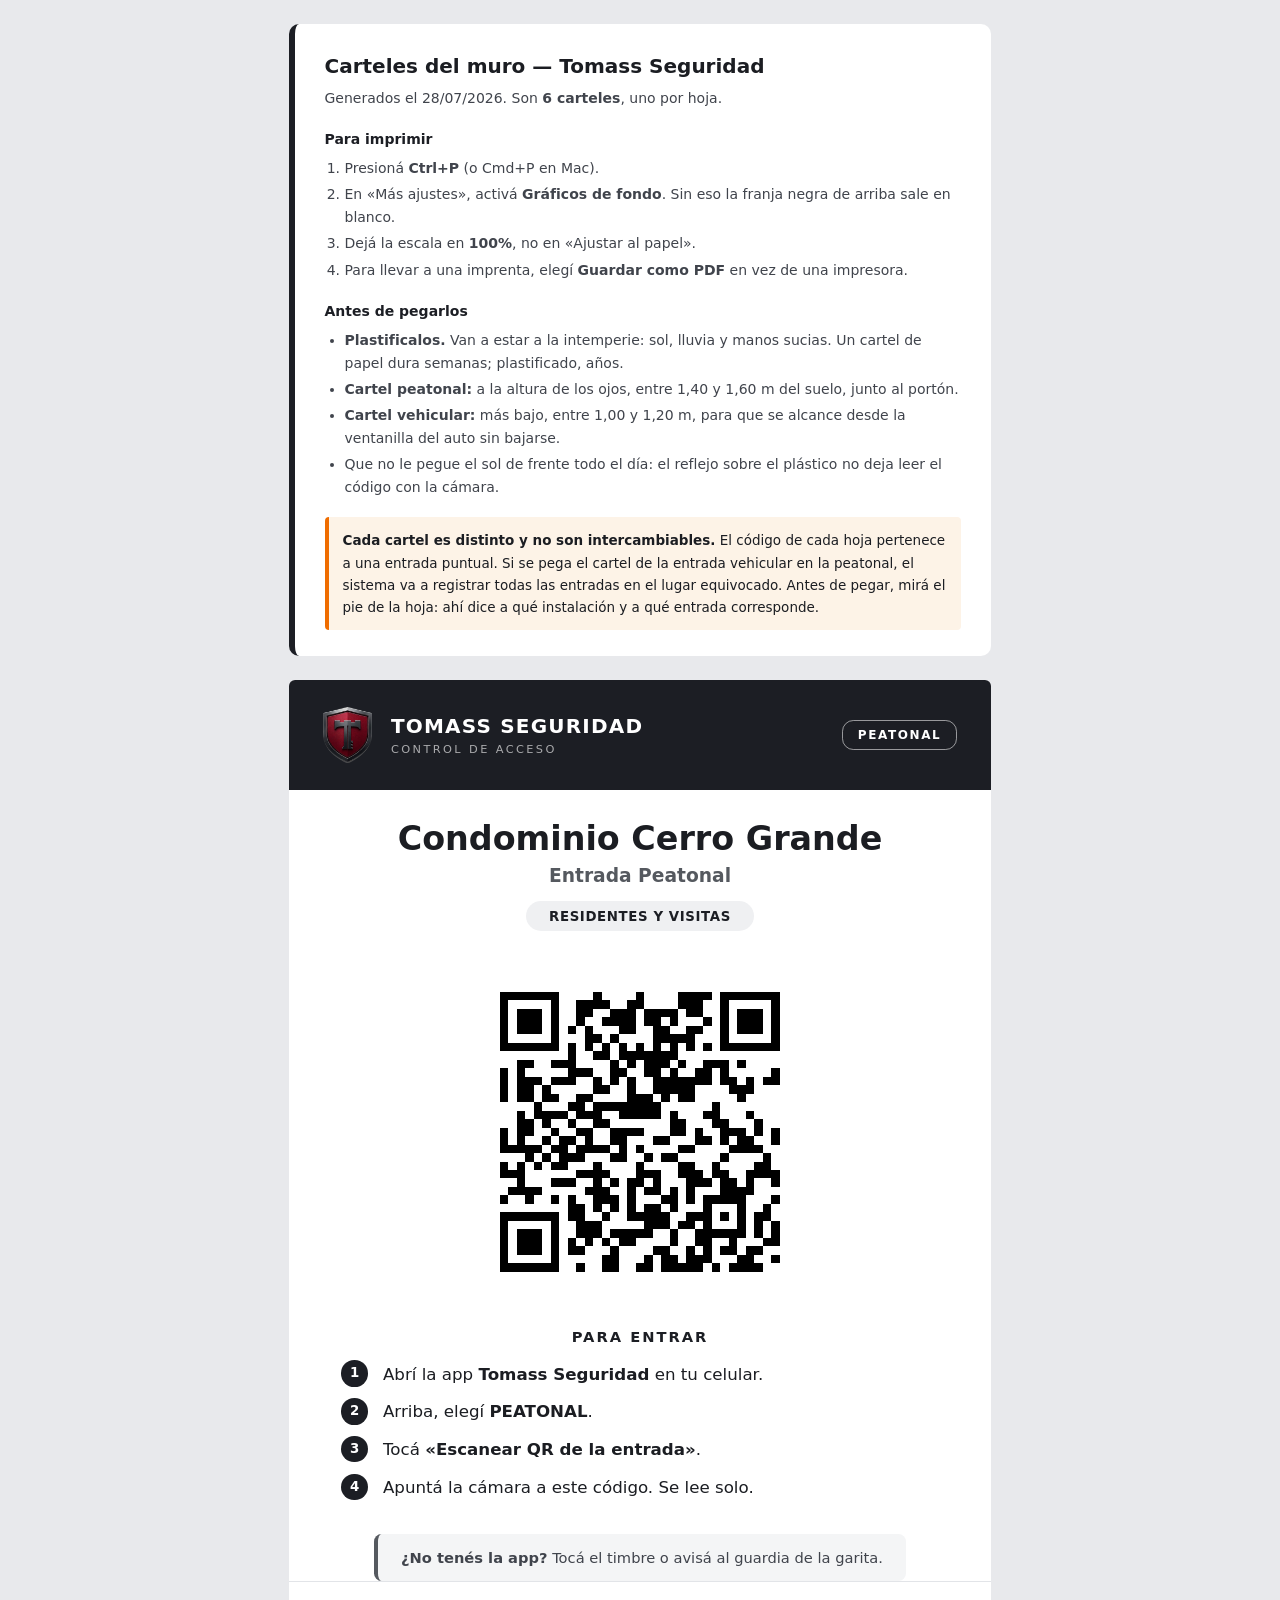
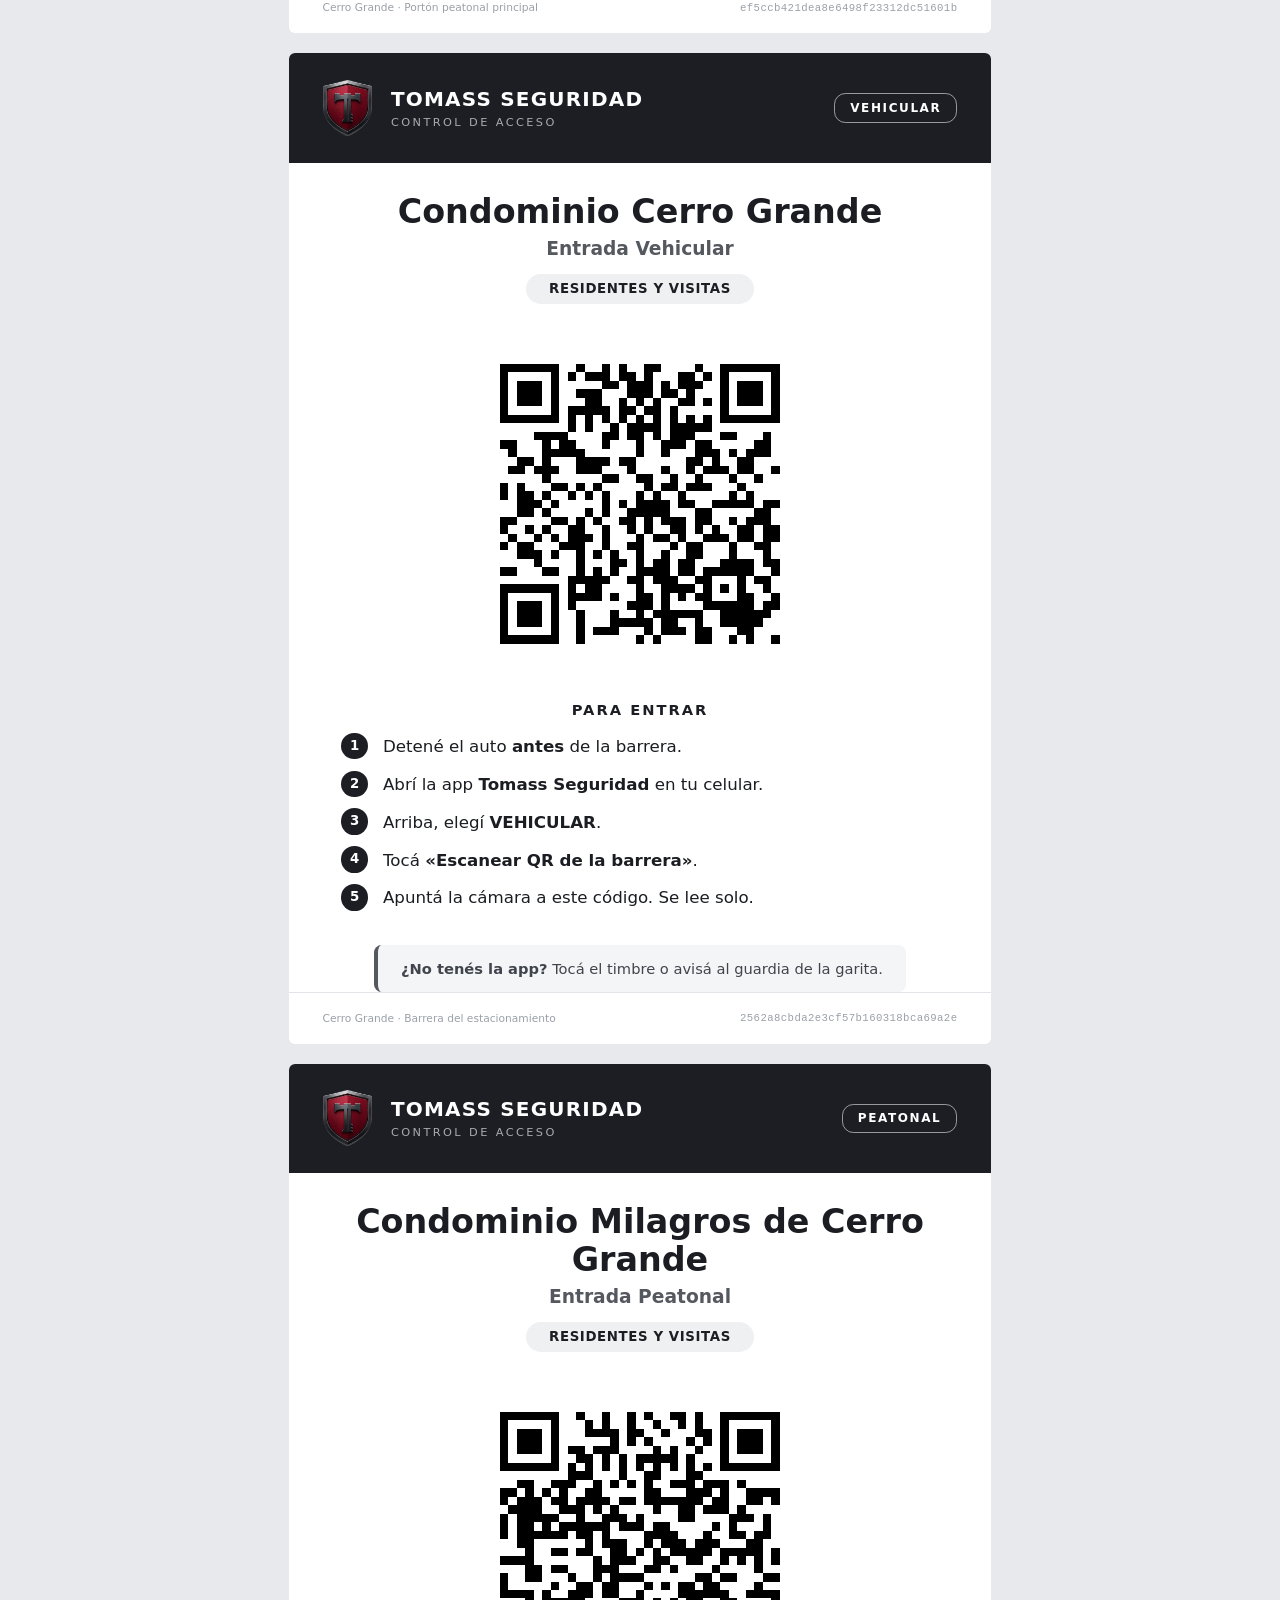
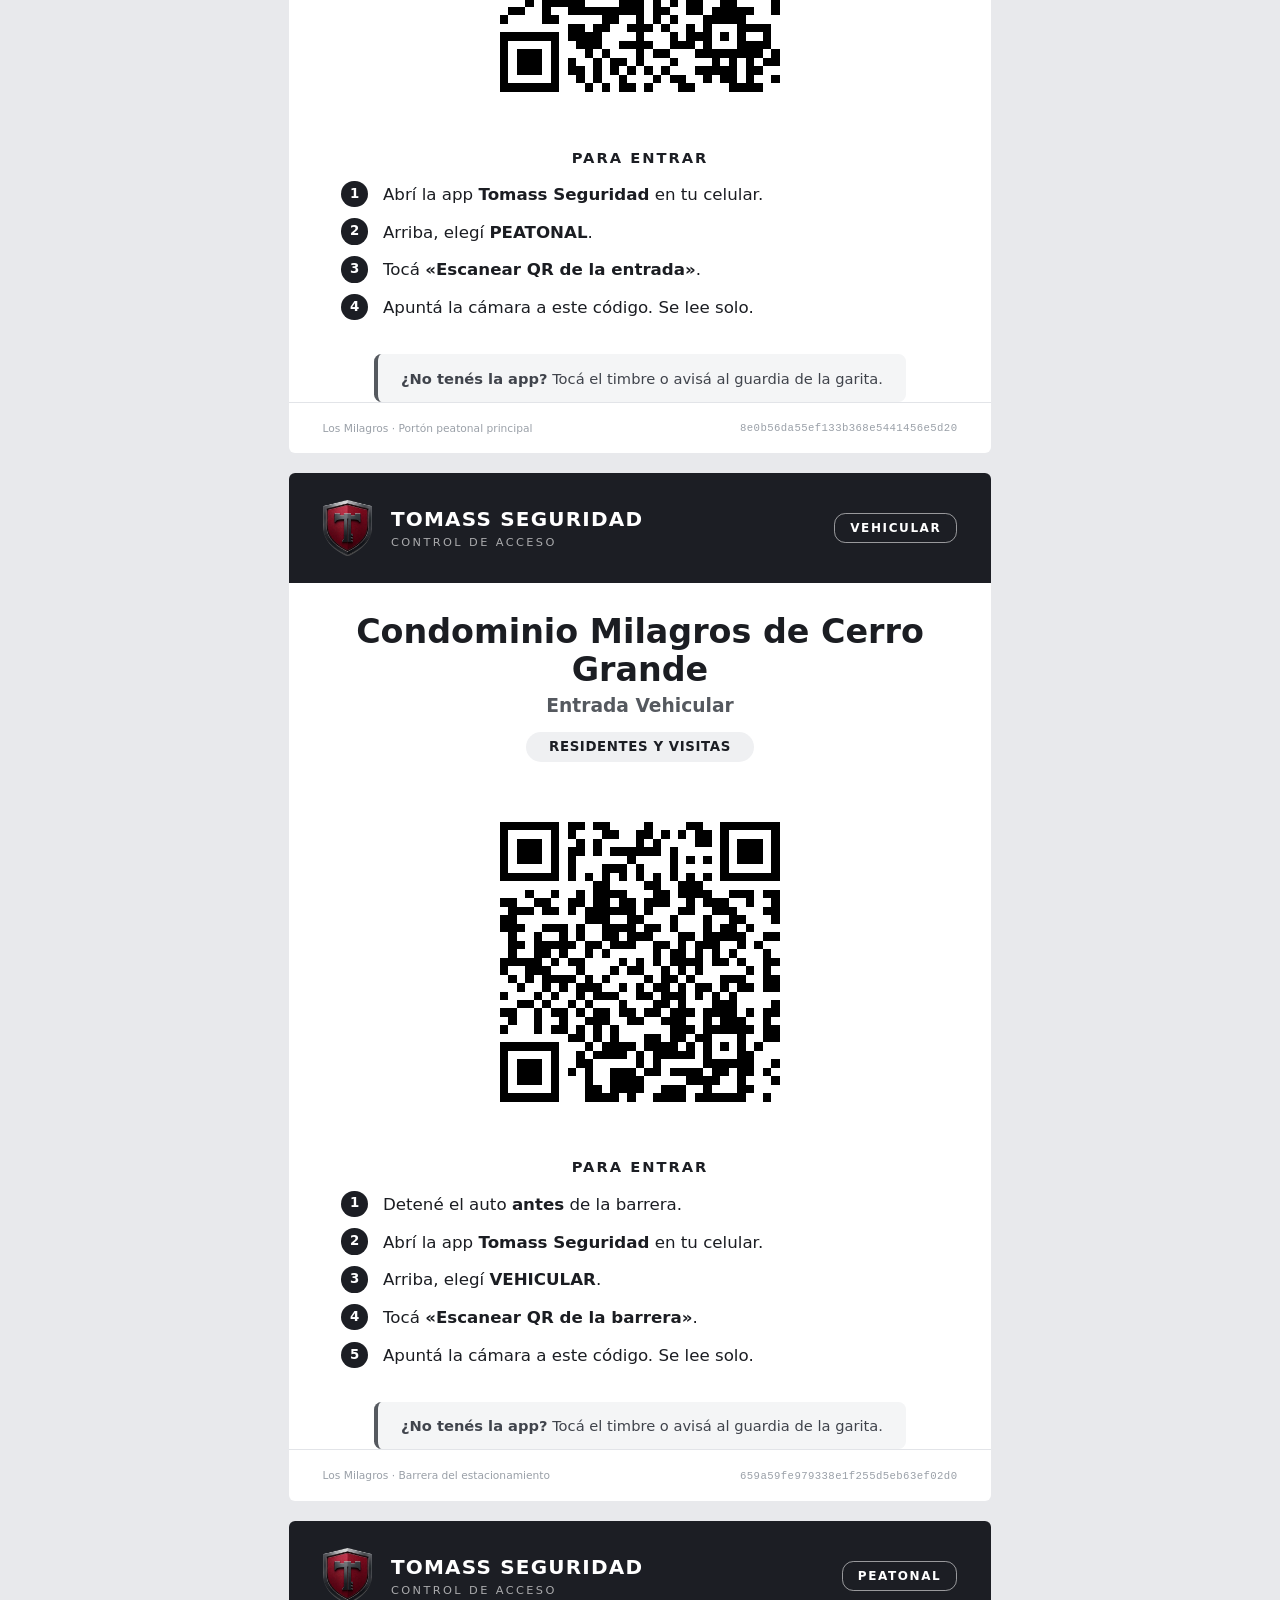
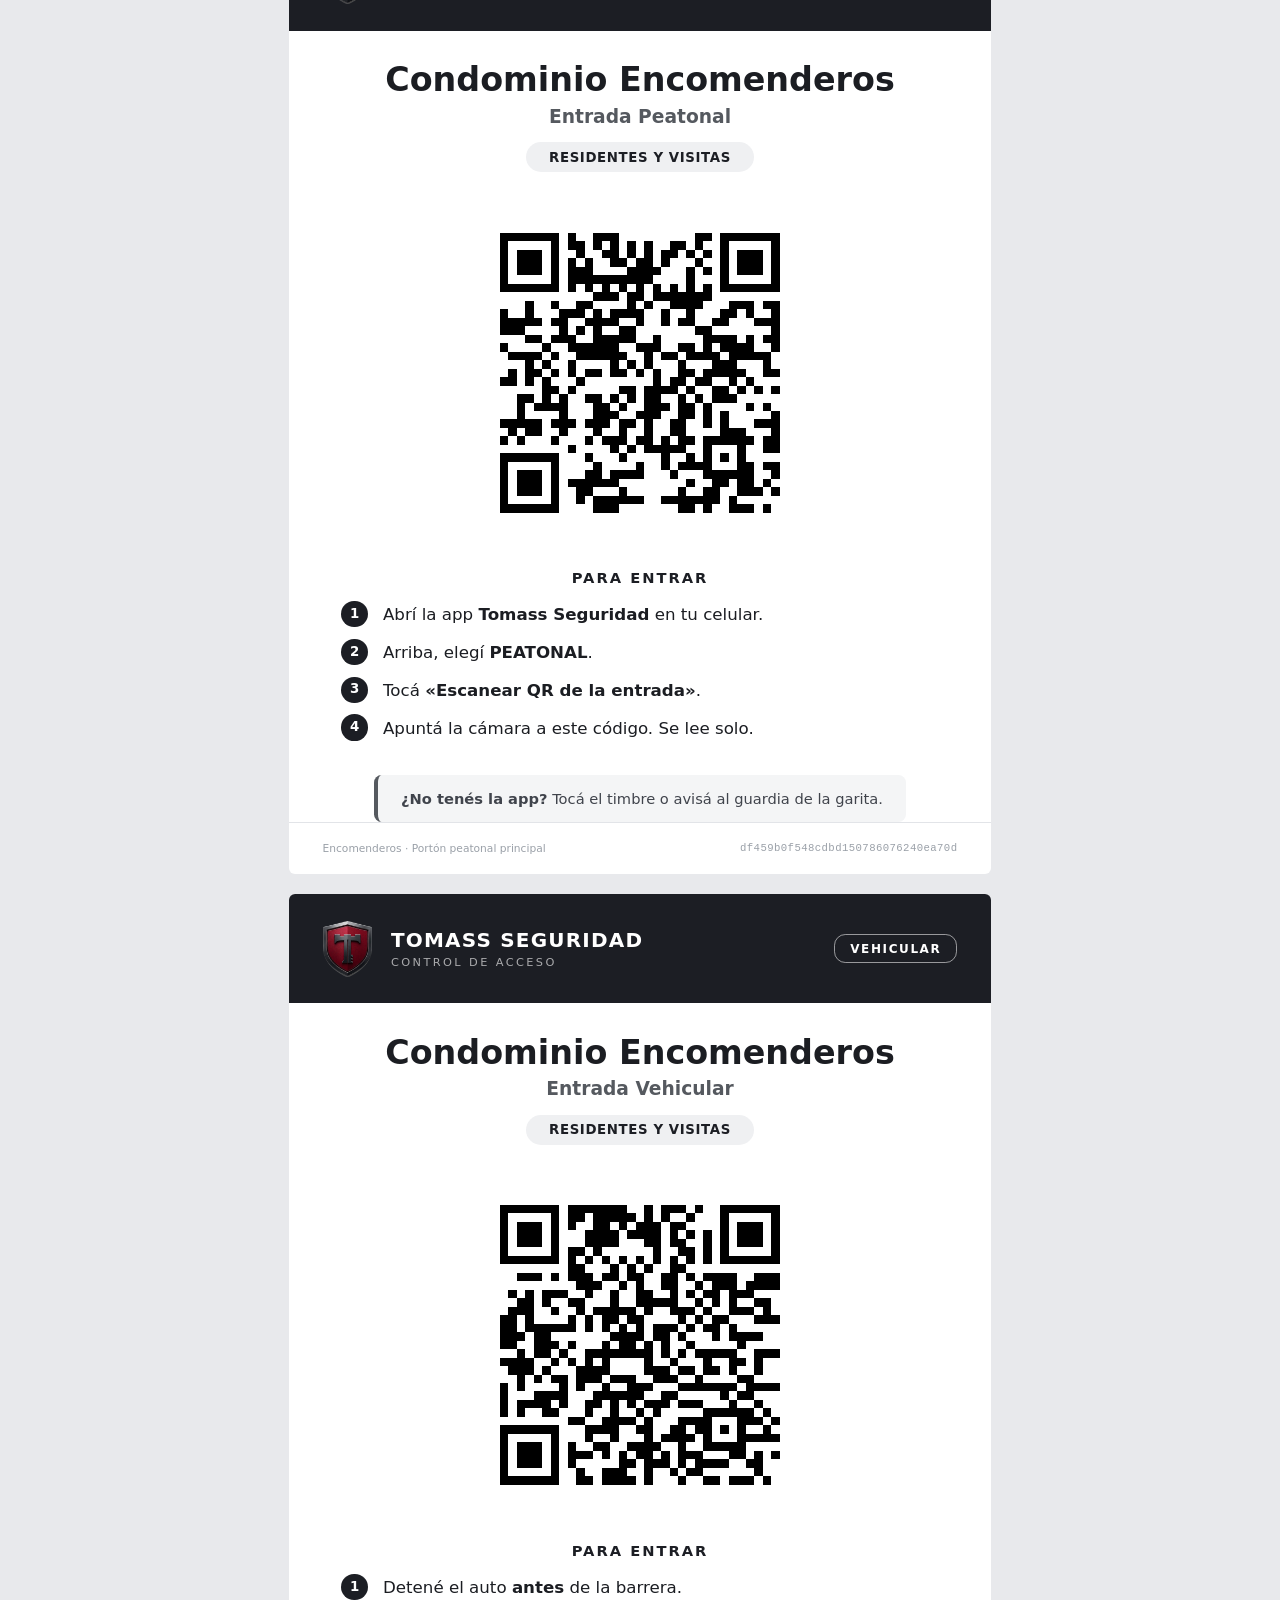
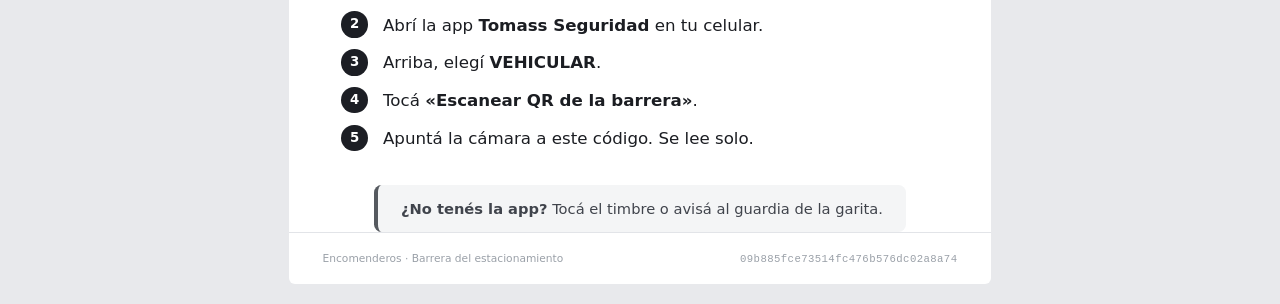
==== commit 0c5090a7: "Viveros Yapur, las garitas reales, y la base del acceso manual Viene de lo que Manuel corrigio del t" ====
--- a/carteles/carteles-para-imprimir.html
+++ b/carteles/carteles-para-imprimir.html
@@ -149,7 +149,7 @@
 
 <div class="instrucciones">
   <h1>Carteles del muro — Tomass Seguridad</h1>
-  <p>Generados el 27/07/2026. Son <b>10 carteles</b>, uno por hoja.</p>
+  <p>Generados el 28/07/2026. Son <b>6 carteles</b>, uno por hoja.</p>
 
   <h2>Para imprimir</h2>
   <ol>
@@ -392,146 +392,6 @@
       <span class="codigo">09b885fce73514fc476b576dc02a8a74</span>
     </footer>
   </section>
-  <section class="cartel">
-    <header class="banda">
-      <div class="escudo"></div>
-      <div class="marca">
-        <div class="m1">TOMASS SEGURIDAD</div>
-        <div class="m2">Control de acceso</div>
-      </div>
-      <div class="tipoEntrada">PEATONAL</div>
-    </header>
-
-    <div class="lugar">
-      <h1>Colegio Alemán</h1>
-      <h2>Entrada Peatonal</h2>
-      <p class="quien">Apoderados y visitas</p>
-    </div>
-
-    <div class="cuadroQr">
-      <svg class="qr" viewBox="0 0 41 41" xmlns="http://www.w3.org/2000/svg" shape-rendering="crispEdges"><rect width="41" height="41" fill="#fff"/><path d="M4 4h1v1h-1zM5 4h1v1h-1zM6 4h1v1h-1zM7 4h1v1h-1zM8 4h1v1h-1zM9 4h1v1h-1zM10 4h1v1h-1zM13 4h1v1h-1zM15 4h1v1h-1zM16 4h1v1h-1zM17 4h1v1h-1zM19 4h1v1h-1zM21 4h1v1h-1zM22 4h1v1h-1zM25 4h1v1h-1zM26 4h1v1h-1zM30 4h1v1h-1zM31 4h1v1h-1zM32 4h1v1h-1zM33 4h1v1h-1zM34 4h1v1h-1zM35 4h1v1h-1zM36 4h1v1h-1zM4 5h1v1h-1zM10 5h1v1h-1zM13 5h1v1h-1zM17 5h1v1h-1zM21 5h1v1h-1zM22 5h1v1h-1zM23 5h1v1h-1zM25 5h1v1h-1zM26 5h1v1h-1zM30 5h1v1h-1zM36 5h1v1h-1zM4 6h1v1h-1zM6 6h1v1h-1zM7 6h1v1h-1zM8 6h1v1h-1zM10 6h1v1h-1zM12 6h1v1h-1zM13 6h1v1h-1zM14 6h1v1h-1zM15 6h1v1h-1zM19 6h1v1h-1zM20 6h1v1h-1zM21 6h1v1h-1zM23 6h1v1h-1zM24 6h1v1h-1zM25 6h1v1h-1zM26 6h1v1h-1zM27 6h1v1h-1zM28 6h1v1h-1zM30 6h1v1h-1zM32 6h1v1h-1zM33 6h1v1h-1zM34 6h1v1h-1zM36 6h1v1h-1zM4 7h1v1h-1zM6 7h1v1h-1zM7 7h1v1h-1zM8 7h1v1h-1zM10 7h1v1h-1zM12 7h1v1h-1zM14 7h1v1h-1zM16 7h1v1h-1zM20 7h1v1h-1zM21 7h1v1h-1zM22 7h1v1h-1zM23 7h1v1h-1zM25 7h1v1h-1zM26 7h1v1h-1zM28 7h1v1h-1zM30 7h1v1h-1zM32 7h1v1h-1zM33 7h1v1h-1zM34 7h1v1h-1zM36 7h1v1h-1zM4 8h1v1h-1zM6 8h1v1h-1zM7 8h1v1h-1zM8 8h1v1h-1zM10 8h1v1h-1zM14 8h1v1h-1zM15 8h1v1h-1zM16 8h1v1h-1zM17 8h1v1h-1zM21 8h1v1h-1zM24 8h1v1h-1zM25 8h1v1h-1zM26 8h1v1h-1zM27 8h1v1h-1zM28 8h1v1h-1zM30 8h1v1h-1zM32 8h1v1h-1zM33 8h1v1h-1zM34 8h1v1h-1zM36 8h1v1h-1zM4 9h1v1h-1zM10 9h1v1h-1zM13 9h1v1h-1zM14 9h1v1h-1zM17 9h1v1h-1zM18 9h1v1h-1zM21 9h1v1h-1zM22 9h1v1h-1zM23 9h1v1h-1zM26 9h1v1h-1zM27 9h1v1h-1zM28 9h1v1h-1zM30 9h1v1h-1zM36 9h1v1h-1zM4 10h1v1h-1zM5 10h1v1h-1zM6 10h1v1h-1zM7 10h1v1h-1zM8 10h1v1h-1zM9 10h1v1h-1zM10 10h1v1h-1zM12 10h1v1h-1zM14 10h1v1h-1zM16 10h1v1h-1zM18 10h1v1h-1zM20 10h1v1h-1zM22 10h1v1h-1zM24 10h1v1h-1zM26 10h1v1h-1zM28 10h1v1h-1zM30 10h1v1h-1zM31 10h1v1h-1zM32 10h1v1h-1zM33 10h1v1h-1zM34 10h1v1h-1zM35 10h1v1h-1zM36 10h1v1h-1zM14 11h1v1h-1zM16 11h1v1h-1zM17 11h1v1h-1zM18 11h1v1h-1zM23 11h1v1h-1zM24 11h1v1h-1zM26 11h1v1h-1zM7 12h1v1h-1zM8 12h1v1h-1zM10 12h1v1h-1zM11 12h1v1h-1zM13 12h1v1h-1zM14 12h1v1h-1zM17 12h1v1h-1zM20 12h1v1h-1zM21 12h1v1h-1zM22 12h1v1h-1zM23 12h1v1h-1zM26 12h1v1h-1zM28 12h1v1h-1zM33 12h1v1h-1zM34 12h1v1h-1zM4 13h1v1h-1zM9 13h1v1h-1zM12 13h1v1h-1zM13 13h1v1h-1zM14 13h1v1h-1zM15 13h1v1h-1zM16 13h1v1h-1zM24 13h1v1h-1zM25 13h1v1h-1zM27 13h1v1h-1zM29 13h1v1h-1zM32 13h1v1h-1zM33 13h1v1h-1zM34 13h1v1h-1zM35 13h1v1h-1zM7 14h1v1h-1zM8 14h1v1h-1zM9 14h1v1h-1zM10 14h1v1h-1zM11 14h1v1h-1zM12 14h1v1h-1zM14 14h1v1h-1zM19 14h1v1h-1zM22 14h1v1h-1zM23 14h1v1h-1zM24 14h1v1h-1zM26 14h1v1h-1zM27 14h1v1h-1zM28 14h1v1h-1zM29 14h1v1h-1zM30 14h1v1h-1zM32 14h1v1h-1zM33 14h1v1h-1zM34 14h1v1h-1zM36 14h1v1h-1zM5 15h1v1h-1zM8 15h1v1h-1zM9 15h1v1h-1zM12 15h1v1h-1zM14 15h1v1h-1zM16 15h1v1h-1zM18 15h1v1h-1zM19 15h1v1h-1zM21 15h1v1h-1zM22 15h1v1h-1zM24 15h1v1h-1zM25 15h1v1h-1zM26 15h1v1h-1zM29 15h1v1h-1zM31 15h1v1h-1zM32 15h1v1h-1zM34 15h1v1h-1zM35 15h1v1h-1zM36 15h1v1h-1zM4 16h1v1h-1zM6 16h1v1h-1zM7 16h1v1h-1zM10 16h1v1h-1zM12 16h1v1h-1zM13 16h1v1h-1zM16 16h1v1h-1zM19 16h1v1h-1zM20 16h1v1h-1zM21 16h1v1h-1zM23 16h1v1h-1zM25 16h1v1h-1zM27 16h1v1h-1zM29 16h1v1h-1zM30 16h1v1h-1zM31 16h1v1h-1zM33 16h1v1h-1zM36 16h1v1h-1zM5 17h1v1h-1zM6 17h1v1h-1zM7 17h1v1h-1zM8 17h1v1h-1zM11 17h1v1h-1zM17 17h1v1h-1zM18 17h1v1h-1zM19 17h1v1h-1zM21 17h1v1h-1zM23 17h1v1h-1zM24 17h1v1h-1zM27 17h1v1h-1zM28 17h1v1h-1zM31 17h1v1h-1zM4 18h1v1h-1zM5 18h1v1h-1zM7 18h1v1h-1zM9 18h1v1h-1zM10 18h1v1h-1zM11 18h1v1h-1zM12 18h1v1h-1zM15 18h1v1h-1zM18 18h1v1h-1zM21 18h1v1h-1zM22 18h1v1h-1zM24 18h1v1h-1zM25 18h1v1h-1zM28 18h1v1h-1zM29 18h1v1h-1zM32 18h1v1h-1zM34 18h1v1h-1zM35 18h1v1h-1zM4 19h1v1h-1zM6 19h1v1h-1zM7 19h1v1h-1zM8 19h1v1h-1zM12 19h1v1h-1zM15 19h1v1h-1zM19 19h1v1h-1zM21 19h1v1h-1zM22 19h1v1h-1zM23 19h1v1h-1zM28 19h1v1h-1zM29 19h1v1h-1zM34 19h1v1h-1zM36 19h1v1h-1zM6 20h1v1h-1zM9 20h1v1h-1zM10 20h1v1h-1zM11 20h1v1h-1zM13 20h1v1h-1zM14 20h1v1h-1zM15 20h1v1h-1zM16 20h1v1h-1zM17 20h1v1h-1zM18 20h1v1h-1zM20 20h1v1h-1zM22 20h1v1h-1zM23 20h1v1h-1zM24 20h1v1h-1zM27 20h1v1h-1zM30 20h1v1h-1zM32 20h1v1h-1zM36 20h1v1h-1zM4 21h1v1h-1zM8 21h1v1h-1zM9 21h1v1h-1zM11 21h1v1h-1zM12 21h1v1h-1zM14 21h1v1h-1zM18 21h1v1h-1zM20 21h1v1h-1zM24 21h1v1h-1zM25 21h1v1h-1zM28 21h1v1h-1zM29 21h1v1h-1zM30 21h1v1h-1zM32 21h1v1h-1zM33 21h1v1h-1zM34 21h1v1h-1zM35 21h1v1h-1zM36 21h1v1h-1zM6 22h1v1h-1zM7 22h1v1h-1zM9 22h1v1h-1zM10 22h1v1h-1zM13 22h1v1h-1zM14 22h1v1h-1zM15 22h1v1h-1zM17 22h1v1h-1zM18 22h1v1h-1zM21 22h1v1h-1zM23 22h1v1h-1zM24 22h1v1h-1zM25 22h1v1h-1zM26 22h1v1h-1zM27 22h1v1h-1zM30 22h1v1h-1zM31 22h1v1h-1zM33 22h1v1h-1zM34 22h1v1h-1zM35 22h1v1h-1zM36 22h1v1h-1zM5 23h1v1h-1zM6 23h1v1h-1zM7 23h1v1h-1zM11 23h1v1h-1zM17 23h1v1h-1zM18 23h1v1h-1zM19 23h1v1h-1zM22 23h1v1h-1zM24 23h1v1h-1zM28 23h1v1h-1zM29 23h1v1h-1zM31 23h1v1h-1zM33 23h1v1h-1zM34 23h1v1h-1zM36 23h1v1h-1zM5 24h1v1h-1zM8 24h1v1h-1zM10 24h1v1h-1zM11 24h1v1h-1zM12 24h1v1h-1zM13 24h1v1h-1zM16 24h1v1h-1zM23 24h1v1h-1zM24 24h1v1h-1zM26 24h1v1h-1zM29 24h1v1h-1zM31 24h1v1h-1zM35 24h1v1h-1zM4 25h1v1h-1zM6 25h1v1h-1zM7 25h1v1h-1zM11 25h1v1h-1zM13 25h1v1h-1zM14 25h1v1h-1zM15 25h1v1h-1zM16 25h1v1h-1zM19 25h1v1h-1zM20 25h1v1h-1zM23 25h1v1h-1zM24 25h1v1h-1zM27 25h1v1h-1zM28 25h1v1h-1zM29 25h1v1h-1zM31 25h1v1h-1zM32 25h1v1h-1zM33 25h1v1h-1zM34 25h1v1h-1zM4 26h1v1h-1zM6 26h1v1h-1zM7 26h1v1h-1zM8 26h1v1h-1zM9 26h1v1h-1zM10 26h1v1h-1zM12 26h1v1h-1zM16 26h1v1h-1zM19 26h1v1h-1zM21 26h1v1h-1zM22 26h1v1h-1zM26 26h1v1h-1zM27 26h1v1h-1zM29 26h1v1h-1zM30 26h1v1h-1zM34 26h1v1h-1zM35 26h1v1h-1zM36 26h1v1h-1zM4 27h1v1h-1zM13 27h1v1h-1zM14 27h1v1h-1zM17 27h1v1h-1zM24 27h1v1h-1zM30 27h1v1h-1zM31 27h1v1h-1zM32 27h1v1h-1zM33 27h1v1h-1zM34 27h1v1h-1zM36 27h1v1h-1zM4 28h1v1h-1zM5 28h1v1h-1zM6 28h1v1h-1zM7 28h1v1h-1zM8 28h1v1h-1zM9 28h1v1h-1zM10 28h1v1h-1zM12 28h1v1h-1zM14 28h1v1h-1zM17 28h1v1h-1zM18 28h1v1h-1zM19 28h1v1h-1zM20 28h1v1h-1zM22 28h1v1h-1zM26 28h1v1h-1zM27 28h1v1h-1zM28 28h1v1h-1zM29 28h1v1h-1zM30 28h1v1h-1zM31 28h1v1h-1zM32 28h1v1h-1zM35 28h1v1h-1zM36 28h1v1h-1zM12 29h1v1h-1zM13 29h1v1h-1zM14 29h1v1h-1zM16 29h1v1h-1zM17 29h1v1h-1zM18 29h1v1h-1zM19 29h1v1h-1zM21 29h1v1h-1zM22 29h1v1h-1zM23 29h1v1h-1zM26 29h1v1h-1zM28 29h1v1h-1zM32 29h1v1h-1zM34 29h1v1h-1zM4 30h1v1h-1zM5 30h1v1h-1zM6 30h1v1h-1zM7 30h1v1h-1zM8 30h1v1h-1zM9 30h1v1h-1zM10 30h1v1h-1zM12 30h1v1h-1zM14 30h1v1h-1zM15 30h1v1h-1zM16 30h1v1h-1zM19 30h1v1h-1zM20 30h1v1h-1zM25 30h1v1h-1zM26 30h1v1h-1zM27 30h1v1h-1zM28 30h1v1h-1zM30 30h1v1h-1zM32 30h1v1h-1zM35 30h1v1h-1zM4 31h1v1h-1zM10 31h1v1h-1zM14 31h1v1h-1zM17 31h1v1h-1zM18 31h1v1h-1zM19 31h1v1h-1zM27 31h1v1h-1zM28 31h1v1h-1zM32 31h1v1h-1zM33 31h1v1h-1zM34 31h1v1h-1zM4 32h1v1h-1zM6 32h1v1h-1zM7 32h1v1h-1zM8 32h1v1h-1zM10 32h1v1h-1zM12 32h1v1h-1zM13 32h1v1h-1zM14 32h1v1h-1zM19 32h1v1h-1zM21 32h1v1h-1zM23 32h1v1h-1zM25 32h1v1h-1zM27 32h1v1h-1zM28 32h1v1h-1zM29 32h1v1h-1zM30 32h1v1h-1zM31 32h1v1h-1zM32 32h1v1h-1zM33 32h1v1h-1zM36 32h1v1h-1zM4 33h1v1h-1zM6 33h1v1h-1zM7 33h1v1h-1zM8 33h1v1h-1zM10 33h1v1h-1zM12 33h1v1h-1zM14 33h1v1h-1zM19 33h1v1h-1zM21 33h1v1h-1zM22 33h1v1h-1zM24 33h1v1h-1zM25 33h1v1h-1zM27 33h1v1h-1zM31 33h1v1h-1zM33 33h1v1h-1zM34 33h1v1h-1zM36 33h1v1h-1zM4 34h1v1h-1zM6 34h1v1h-1zM7 34h1v1h-1zM8 34h1v1h-1zM10 34h1v1h-1zM14 34h1v1h-1zM17 34h1v1h-1zM19 34h1v1h-1zM26 34h1v1h-1zM27 34h1v1h-1zM28 34h1v1h-1zM31 34h1v1h-1zM32 34h1v1h-1zM33 34h1v1h-1zM34 34h1v1h-1zM35 34h1v1h-1zM36 34h1v1h-1zM4 35h1v1h-1zM10 35h1v1h-1zM13 35h1v1h-1zM14 35h1v1h-1zM20 35h1v1h-1zM23 35h1v1h-1zM24 35h1v1h-1zM25 35h1v1h-1zM26 35h1v1h-1zM27 35h1v1h-1zM29 35h1v1h-1zM30 35h1v1h-1zM31 35h1v1h-1zM32 35h1v1h-1zM34 35h1v1h-1zM35 35h1v1h-1zM36 35h1v1h-1zM4 36h1v1h-1zM5 36h1v1h-1zM6 36h1v1h-1zM7 36h1v1h-1zM8 36h1v1h-1zM9 36h1v1h-1zM10 36h1v1h-1zM13 36h1v1h-1zM14 36h1v1h-1zM20 36h1v1h-1zM21 36h1v1h-1zM22 36h1v1h-1zM24 36h1v1h-1zM25 36h1v1h-1zM28 36h1v1h-1zM29 36h1v1h-1zM31 36h1v1h-1zM32 36h1v1h-1zM33 36h1v1h-1z" fill="#000"/></svg>
-    </div>
-
-    <div class="pasos">
-      <h3>Para entrar</h3>
-      <ol><li><span class="n">1</span><span class="t">Abrí la app <b>Tomass Seguridad</b> en tu celular.</span></li><li><span class="n">2</span><span class="t">Arriba, elegí <b>PEATONAL</b>.</span></li><li><span class="n">3</span><span class="t">Tocá <b>«Escanear QR de la entrada»</b>.</span></li><li><span class="n">4</span><span class="t">Apuntá la cámara a este código. Se lee solo.</span></li></ol>
-    </div>
-
-    <div class="sinApp">
-      <b>¿No tenés la app?</b> Acercate a portería y avisá al guardia.
-    </div>
-
-    <footer class="pie">
-      <span>Colegio Alemán
-        · Portón peatonal principal</span>
-      <span class="codigo">0c7613e2755e00682dbf32fa71809f74</span>
-    </footer>
-  </section>
-  <section class="cartel">
-    <header class="banda">
-      <div class="escudo"></div>
-      <div class="marca">
-        <div class="m1">TOMASS SEGURIDAD</div>
-        <div class="m2">Control de acceso</div>
-      </div>
-      <div class="tipoEntrada">VEHICULAR</div>
-    </header>
-
-    <div class="lugar">
-      <h1>Colegio Alemán</h1>
-      <h2>Entrada Vehicular</h2>
-      <p class="quien">Apoderados y visitas</p>
-    </div>
-
-    <div class="cuadroQr">
-      <svg class="qr" viewBox="0 0 41 41" xmlns="http://www.w3.org/2000/svg" shape-rendering="crispEdges"><rect width="41" height="41" fill="#fff"/><path d="M4 4h1v1h-1zM5 4h1v1h-1zM6 4h1v1h-1zM7 4h1v1h-1zM8 4h1v1h-1zM9 4h1v1h-1zM10 4h1v1h-1zM12 4h1v1h-1zM13 4h1v1h-1zM14 4h1v1h-1zM17 4h1v1h-1zM21 4h1v1h-1zM22 4h1v1h-1zM24 4h1v1h-1zM25 4h1v1h-1zM26 4h1v1h-1zM27 4h1v1h-1zM28 4h1v1h-1zM30 4h1v1h-1zM31 4h1v1h-1zM32 4h1v1h-1zM33 4h1v1h-1zM34 4h1v1h-1zM35 4h1v1h-1zM36 4h1v1h-1zM4 5h1v1h-1zM10 5h1v1h-1zM12 5h1v1h-1zM13 5h1v1h-1zM15 5h1v1h-1zM18 5h1v1h-1zM20 5h1v1h-1zM21 5h1v1h-1zM22 5h1v1h-1zM24 5h1v1h-1zM26 5h1v1h-1zM30 5h1v1h-1zM36 5h1v1h-1zM4 6h1v1h-1zM6 6h1v1h-1zM7 6h1v1h-1zM8 6h1v1h-1zM10 6h1v1h-1zM12 6h1v1h-1zM13 6h1v1h-1zM15 6h1v1h-1zM16 6h1v1h-1zM17 6h1v1h-1zM19 6h1v1h-1zM20 6h1v1h-1zM22 6h1v1h-1zM25 6h1v1h-1zM26 6h1v1h-1zM30 6h1v1h-1zM32 6h1v1h-1zM33 6h1v1h-1zM34 6h1v1h-1zM36 6h1v1h-1zM4 7h1v1h-1zM6 7h1v1h-1zM7 7h1v1h-1zM8 7h1v1h-1zM10 7h1v1h-1zM13 7h1v1h-1zM15 7h1v1h-1zM18 7h1v1h-1zM20 7h1v1h-1zM21 7h1v1h-1zM22 7h1v1h-1zM28 7h1v1h-1zM30 7h1v1h-1zM32 7h1v1h-1zM33 7h1v1h-1zM34 7h1v1h-1zM36 7h1v1h-1zM4 8h1v1h-1zM6 8h1v1h-1zM7 8h1v1h-1zM8 8h1v1h-1zM10 8h1v1h-1zM13 8h1v1h-1zM16 8h1v1h-1zM17 8h1v1h-1zM19 8h1v1h-1zM20 8h1v1h-1zM23 8h1v1h-1zM24 8h1v1h-1zM25 8h1v1h-1zM26 8h1v1h-1zM28 8h1v1h-1zM30 8h1v1h-1zM32 8h1v1h-1zM33 8h1v1h-1zM34 8h1v1h-1zM36 8h1v1h-1zM4 9h1v1h-1zM10 9h1v1h-1zM12 9h1v1h-1zM16 9h1v1h-1zM17 9h1v1h-1zM18 9h1v1h-1zM19 9h1v1h-1zM23 9h1v1h-1zM24 9h1v1h-1zM26 9h1v1h-1zM28 9h1v1h-1zM30 9h1v1h-1zM36 9h1v1h-1zM4 10h1v1h-1zM5 10h1v1h-1zM6 10h1v1h-1zM7 10h1v1h-1zM8 10h1v1h-1zM9 10h1v1h-1zM10 10h1v1h-1zM12 10h1v1h-1zM14 10h1v1h-1zM16 10h1v1h-1zM18 10h1v1h-1zM20 10h1v1h-1zM22 10h1v1h-1zM24 10h1v1h-1zM26 10h1v1h-1zM28 10h1v1h-1zM30 10h1v1h-1zM31 10h1v1h-1zM32 10h1v1h-1zM33 10h1v1h-1zM34 10h1v1h-1zM35 10h1v1h-1zM36 10h1v1h-1zM12 11h1v1h-1zM13 11h1v1h-1zM14 11h1v1h-1zM16 11h1v1h-1zM18 11h1v1h-1zM21 11h1v1h-1zM22 11h1v1h-1zM25 11h1v1h-1zM28 11h1v1h-1zM6 12h1v1h-1zM7 12h1v1h-1zM8 12h1v1h-1zM10 12h1v1h-1zM12 12h1v1h-1zM17 12h1v1h-1zM19 12h1v1h-1zM20 12h1v1h-1zM21 12h1v1h-1zM22 12h1v1h-1zM27 12h1v1h-1zM29 12h1v1h-1zM30 12h1v1h-1zM31 12h1v1h-1zM34 12h1v1h-1zM35 12h1v1h-1zM36 12h1v1h-1zM4 13h1v1h-1zM12 13h1v1h-1zM13 13h1v1h-1zM15 13h1v1h-1zM17 13h1v1h-1zM19 13h1v1h-1zM20 13h1v1h-1zM21 13h1v1h-1zM24 13h1v1h-1zM26 13h1v1h-1zM27 13h1v1h-1zM28 13h1v1h-1zM29 13h1v1h-1zM30 13h1v1h-1zM31 13h1v1h-1zM34 13h1v1h-1zM35 13h1v1h-1zM36 13h1v1h-1zM6 14h1v1h-1zM10 14h1v1h-1zM11 14h1v1h-1zM13 14h1v1h-1zM15 14h1v1h-1zM16 14h1v1h-1zM17 14h1v1h-1zM20 14h1v1h-1zM21 14h1v1h-1zM24 14h1v1h-1zM26 14h1v1h-1zM33 14h1v1h-1zM5 15h1v1h-1zM6 15h1v1h-1zM7 15h1v1h-1zM8 15h1v1h-1zM11 15h1v1h-1zM12 15h1v1h-1zM16 15h1v1h-1zM19 15h1v1h-1zM20 15h1v1h-1zM22 15h1v1h-1zM27 15h1v1h-1zM31 15h1v1h-1zM32 15h1v1h-1zM34 15h1v1h-1zM4 16h1v1h-1zM5 16h1v1h-1zM10 16h1v1h-1zM18 16h1v1h-1zM19 16h1v1h-1zM24 16h1v1h-1zM25 16h1v1h-1zM26 16h1v1h-1zM32 16h1v1h-1zM33 16h1v1h-1zM36 16h1v1h-1zM4 17h1v1h-1zM7 17h1v1h-1zM8 17h1v1h-1zM9 17h1v1h-1zM12 17h1v1h-1zM13 17h1v1h-1zM14 17h1v1h-1zM16 17h1v1h-1zM17 17h1v1h-1zM18 17h1v1h-1zM19 17h1v1h-1zM20 17h1v1h-1zM25 17h1v1h-1zM27 17h1v1h-1zM28 17h1v1h-1zM29 17h1v1h-1zM30 17h1v1h-1zM31 17h1v1h-1zM34 17h1v1h-1zM36 17h1v1h-1zM4 18h1v1h-1zM5 18h1v1h-1zM6 18h1v1h-1zM7 18h1v1h-1zM8 18h1v1h-1zM9 18h1v1h-1zM10 18h1v1h-1zM12 18h1v1h-1zM15 18h1v1h-1zM16 18h1v1h-1zM18 18h1v1h-1zM19 18h1v1h-1zM21 18h1v1h-1zM25 18h1v1h-1zM28 18h1v1h-1zM31 18h1v1h-1zM33 18h1v1h-1zM35 18h1v1h-1zM4 19h1v1h-1zM5 19h1v1h-1zM6 19h1v1h-1zM8 19h1v1h-1zM9 19h1v1h-1zM11 19h1v1h-1zM13 19h1v1h-1zM15 19h1v1h-1zM16 19h1v1h-1zM17 19h1v1h-1zM19 19h1v1h-1zM21 19h1v1h-1zM22 19h1v1h-1zM23 19h1v1h-1zM24 19h1v1h-1zM25 19h1v1h-1zM27 19h1v1h-1zM29 19h1v1h-1zM34 19h1v1h-1zM4 20h1v1h-1zM7 20h1v1h-1zM8 20h1v1h-1zM10 20h1v1h-1zM14 20h1v1h-1zM17 20h1v1h-1zM18 20h1v1h-1zM20 20h1v1h-1zM23 20h1v1h-1zM31 20h1v1h-1zM32 20h1v1h-1zM33 20h1v1h-1zM6 21h1v1h-1zM9 21h1v1h-1zM13 21h1v1h-1zM14 21h1v1h-1zM15 21h1v1h-1zM16 21h1v1h-1zM19 21h1v1h-1zM20 21h1v1h-1zM23 21h1v1h-1zM26 21h1v1h-1zM27 21h1v1h-1zM28 21h1v1h-1zM29 21h1v1h-1zM30 21h1v1h-1zM33 21h1v1h-1zM34 21h1v1h-1zM35 21h1v1h-1zM36 21h1v1h-1zM4 22h1v1h-1zM9 22h1v1h-1zM10 22h1v1h-1zM11 22h1v1h-1zM13 22h1v1h-1zM16 22h1v1h-1zM17 22h1v1h-1zM24 22h1v1h-1zM25 22h1v1h-1zM28 22h1v1h-1zM4 23h1v1h-1zM5 23h1v1h-1zM14 23h1v1h-1zM15 23h1v1h-1zM20 23h1v1h-1zM21 23h1v1h-1zM22 23h1v1h-1zM23 23h1v1h-1zM24 23h1v1h-1zM25 23h1v1h-1zM26 23h1v1h-1zM30 23h1v1h-1zM34 23h1v1h-1zM35 23h1v1h-1zM36 23h1v1h-1zM4 24h1v1h-1zM5 24h1v1h-1zM6 24h1v1h-1zM10 24h1v1h-1zM11 24h1v1h-1zM16 24h1v1h-1zM17 24h1v1h-1zM19 24h1v1h-1zM23 24h1v1h-1zM32 24h1v1h-1zM33 24h1v1h-1zM4 25h1v1h-1zM6 25h1v1h-1zM8 25h1v1h-1zM14 25h1v1h-1zM15 25h1v1h-1zM18 25h1v1h-1zM19 25h1v1h-1zM22 25h1v1h-1zM25 25h1v1h-1zM26 25h1v1h-1zM27 25h1v1h-1zM28 25h1v1h-1zM29 25h1v1h-1zM30 25h1v1h-1zM31 25h1v1h-1zM34 25h1v1h-1zM35 25h1v1h-1zM36 25h1v1h-1zM4 26h1v1h-1zM6 26h1v1h-1zM7 26h1v1h-1zM8 26h1v1h-1zM9 26h1v1h-1zM10 26h1v1h-1zM11 26h1v1h-1zM18 26h1v1h-1zM20 26h1v1h-1zM21 26h1v1h-1zM22 26h1v1h-1zM23 26h1v1h-1zM24 26h1v1h-1zM25 26h1v1h-1zM26 26h1v1h-1zM28 26h1v1h-1zM32 26h1v1h-1zM4 27h1v1h-1zM6 27h1v1h-1zM7 27h1v1h-1zM8 27h1v1h-1zM9 27h1v1h-1zM11 27h1v1h-1zM13 27h1v1h-1zM16 27h1v1h-1zM18 27h1v1h-1zM19 27h1v1h-1zM22 27h1v1h-1zM25 27h1v1h-1zM26 27h1v1h-1zM27 27h1v1h-1zM28 27h1v1h-1zM29 27h1v1h-1zM30 27h1v1h-1zM31 27h1v1h-1zM34 27h1v1h-1zM35 27h1v1h-1zM4 28h1v1h-1zM10 28h1v1h-1zM11 28h1v1h-1zM12 28h1v1h-1zM15 28h1v1h-1zM18 28h1v1h-1zM23 28h1v1h-1zM26 28h1v1h-1zM28 28h1v1h-1zM29 28h1v1h-1zM30 28h1v1h-1zM31 28h1v1h-1zM32 28h1v1h-1zM33 28h1v1h-1zM12 29h1v1h-1zM14 29h1v1h-1zM15 29h1v1h-1zM16 29h1v1h-1zM17 29h1v1h-1zM21 29h1v1h-1zM22 29h1v1h-1zM24 29h1v1h-1zM25 29h1v1h-1zM27 29h1v1h-1zM28 29h1v1h-1zM32 29h1v1h-1zM34 29h1v1h-1zM35 29h1v1h-1zM36 29h1v1h-1zM4 30h1v1h-1zM5 30h1v1h-1zM6 30h1v1h-1zM7 30h1v1h-1zM8 30h1v1h-1zM9 30h1v1h-1zM10 30h1v1h-1zM13 30h1v1h-1zM15 30h1v1h-1zM16 30h1v1h-1zM18 30h1v1h-1zM20 30h1v1h-1zM22 30h1v1h-1zM23 30h1v1h-1zM25 30h1v1h-1zM27 30h1v1h-1zM28 30h1v1h-1zM30 30h1v1h-1zM32 30h1v1h-1zM33 30h1v1h-1zM34 30h1v1h-1zM4 31h1v1h-1zM10 31h1v1h-1zM13 31h1v1h-1zM14 31h1v1h-1zM15 31h1v1h-1zM16 31h1v1h-1zM19 31h1v1h-1zM23 31h1v1h-1zM24 31h1v1h-1zM25 31h1v1h-1zM26 31h1v1h-1zM28 31h1v1h-1zM32 31h1v1h-1zM33 31h1v1h-1zM34 31h1v1h-1zM35 31h1v1h-1zM4 32h1v1h-1zM6 32h1v1h-1zM7 32h1v1h-1zM8 32h1v1h-1zM10 32h1v1h-1zM12 32h1v1h-1zM13 32h1v1h-1zM15 32h1v1h-1zM17 32h1v1h-1zM20 32h1v1h-1zM25 32h1v1h-1zM28 32h1v1h-1zM29 32h1v1h-1zM30 32h1v1h-1zM31 32h1v1h-1zM32 32h1v1h-1zM36 32h1v1h-1zM4 33h1v1h-1zM6 33h1v1h-1zM7 33h1v1h-1zM8 33h1v1h-1zM10 33h1v1h-1zM12 33h1v1h-1zM13 33h1v1h-1zM14 33h1v1h-1zM15 33h1v1h-1zM16 33h1v1h-1zM19 33h1v1h-1zM20 33h1v1h-1zM21 33h1v1h-1zM26 33h1v1h-1zM28 33h1v1h-1zM32 33h1v1h-1zM36 33h1v1h-1zM4 34h1v1h-1zM6 34h1v1h-1zM7 34h1v1h-1zM8 34h1v1h-1zM10 34h1v1h-1zM12 34h1v1h-1zM13 34h1v1h-1zM19 34h1v1h-1zM20 34h1v1h-1zM22 34h1v1h-1zM24 34h1v1h-1zM29 34h1v1h-1zM30 34h1v1h-1zM31 34h1v1h-1zM33 34h1v1h-1zM34 34h1v1h-1zM4 35h1v1h-1zM10 35h1v1h-1zM13 35h1v1h-1zM15 35h1v1h-1zM18 35h1v1h-1zM23 35h1v1h-1zM25 35h1v1h-1zM26 35h1v1h-1zM27 35h1v1h-1zM31 35h1v1h-1zM33 35h1v1h-1zM34 35h1v1h-1zM4 36h1v1h-1zM5 36h1v1h-1zM6 36h1v1h-1zM7 36h1v1h-1zM8 36h1v1h-1zM9 36h1v1h-1zM10 36h1v1h-1zM15 36h1v1h-1zM16 36h1v1h-1zM17 36h1v1h-1zM18 36h1v1h-1zM19 36h1v1h-1zM20 36h1v1h-1zM21 36h1v1h-1zM22 36h1v1h-1zM23 36h1v1h-1zM24 36h1v1h-1zM28 36h1v1h-1zM29 36h1v1h-1zM31 36h1v1h-1zM35 36h1v1h-1z" fill="#000"/></svg>
-    </div>
-
-    <div class="pasos">
-      <h3>Para entrar</h3>
-      <ol><li><span class="n">1</span><span class="t">Detené el auto <b>antes</b> de la barrera.</span></li><li><span class="n">2</span><span class="t">Abrí la app <b>Tomass Seguridad</b> en tu celular.</span></li><li><span class="n">3</span><span class="t">Arriba, elegí <b>VEHICULAR</b>.</span></li><li><span class="n">4</span><span class="t">Tocá <b>«Escanear QR de la barrera»</b>.</span></li><li><span class="n">5</span><span class="t">Apuntá la cámara a este código. Se lee solo.</span></li></ol>
-    </div>
-
-    <div class="sinApp">
-      <b>¿No tenés la app?</b> Acercate a portería y avisá al guardia.
-    </div>
-
-    <footer class="pie">
-      <span>Colegio Alemán
-        · Barrera del estacionamiento</span>
-      <span class="codigo">f093450982301679131ea8765c39d228</span>
-    </footer>
-  </section>
-  <section class="cartel">
-    <header class="banda">
-      <div class="escudo"></div>
-      <div class="marca">
-        <div class="m1">TOMASS SEGURIDAD</div>
-        <div class="m2">Control de acceso</div>
-      </div>
-      <div class="tipoEntrada">PEATONAL</div>
-    </header>
-
-    <div class="lugar">
-      <h1>Colegio International</h1>
-      <h2>Entrada Peatonal</h2>
-      <p class="quien">Apoderados y visitas</p>
-    </div>
-
-    <div class="cuadroQr">
-      <svg class="qr" viewBox="0 0 41 41" xmlns="http://www.w3.org/2000/svg" shape-rendering="crispEdges"><rect width="41" height="41" fill="#fff"/><path d="M4 4h1v1h-1zM5 4h1v1h-1zM6 4h1v1h-1zM7 4h1v1h-1zM8 4h1v1h-1zM9 4h1v1h-1zM10 4h1v1h-1zM12 4h1v1h-1zM13 4h1v1h-1zM14 4h1v1h-1zM15 4h1v1h-1zM16 4h1v1h-1zM17 4h1v1h-1zM21 4h1v1h-1zM23 4h1v1h-1zM24 4h1v1h-1zM26 4h1v1h-1zM27 4h1v1h-1zM30 4h1v1h-1zM31 4h1v1h-1zM32 4h1v1h-1zM33 4h1v1h-1zM34 4h1v1h-1zM35 4h1v1h-1zM36 4h1v1h-1zM4 5h1v1h-1zM10 5h1v1h-1zM12 5h1v1h-1zM13 5h1v1h-1zM16 5h1v1h-1zM20 5h1v1h-1zM25 5h1v1h-1zM26 5h1v1h-1zM27 5h1v1h-1zM28 5h1v1h-1zM30 5h1v1h-1zM36 5h1v1h-1zM4 6h1v1h-1zM6 6h1v1h-1zM7 6h1v1h-1zM8 6h1v1h-1zM10 6h1v1h-1zM16 6h1v1h-1zM18 6h1v1h-1zM19 6h1v1h-1zM21 6h1v1h-1zM23 6h1v1h-1zM27 6h1v1h-1zM30 6h1v1h-1zM32 6h1v1h-1zM33 6h1v1h-1zM34 6h1v1h-1zM36 6h1v1h-1zM4 7h1v1h-1zM6 7h1v1h-1zM7 7h1v1h-1zM8 7h1v1h-1zM10 7h1v1h-1zM12 7h1v1h-1zM13 7h1v1h-1zM14 7h1v1h-1zM17 7h1v1h-1zM18 7h1v1h-1zM24 7h1v1h-1zM27 7h1v1h-1zM30 7h1v1h-1zM32 7h1v1h-1zM33 7h1v1h-1zM34 7h1v1h-1zM36 7h1v1h-1zM4 8h1v1h-1zM6 8h1v1h-1zM7 8h1v1h-1zM8 8h1v1h-1zM10 8h1v1h-1zM12 8h1v1h-1zM13 8h1v1h-1zM17 8h1v1h-1zM18 8h1v1h-1zM20 8h1v1h-1zM21 8h1v1h-1zM22 8h1v1h-1zM24 8h1v1h-1zM26 8h1v1h-1zM28 8h1v1h-1zM30 8h1v1h-1zM32 8h1v1h-1zM33 8h1v1h-1zM34 8h1v1h-1zM36 8h1v1h-1zM4 9h1v1h-1zM10 9h1v1h-1zM12 9h1v1h-1zM14 9h1v1h-1zM15 9h1v1h-1zM16 9h1v1h-1zM20 9h1v1h-1zM26 9h1v1h-1zM30 9h1v1h-1zM36 9h1v1h-1zM4 10h1v1h-1zM5 10h1v1h-1zM6 10h1v1h-1zM7 10h1v1h-1zM8 10h1v1h-1zM9 10h1v1h-1zM10 10h1v1h-1zM12 10h1v1h-1zM14 10h1v1h-1zM16 10h1v1h-1zM18 10h1v1h-1zM20 10h1v1h-1zM22 10h1v1h-1zM24 10h1v1h-1zM26 10h1v1h-1zM28 10h1v1h-1zM30 10h1v1h-1zM31 10h1v1h-1zM32 10h1v1h-1zM33 10h1v1h-1zM34 10h1v1h-1zM35 10h1v1h-1zM36 10h1v1h-1zM13 11h1v1h-1zM16 11h1v1h-1zM20 11h1v1h-1zM22 11h1v1h-1zM23 11h1v1h-1zM24 11h1v1h-1zM25 11h1v1h-1zM26 11h1v1h-1zM27 11h1v1h-1zM7 12h1v1h-1zM10 12h1v1h-1zM13 12h1v1h-1zM16 12h1v1h-1zM21 12h1v1h-1zM22 12h1v1h-1zM23 12h1v1h-1zM24 12h1v1h-1zM25 12h1v1h-1zM26 12h1v1h-1zM27 12h1v1h-1zM28 12h1v1h-1zM31 12h1v1h-1zM32 12h1v1h-1zM33 12h1v1h-1zM35 12h1v1h-1zM36 12h1v1h-1zM7 13h1v1h-1zM9 13h1v1h-1zM11 13h1v1h-1zM15 13h1v1h-1zM18 13h1v1h-1zM24 13h1v1h-1zM26 13h1v1h-1zM28 13h1v1h-1zM30 13h1v1h-1zM31 13h1v1h-1zM33 13h1v1h-1zM36 13h1v1h-1zM5 14h1v1h-1zM6 14h1v1h-1zM7 14h1v1h-1zM10 14h1v1h-1zM12 14h1v1h-1zM14 14h1v1h-1zM15 14h1v1h-1zM16 14h1v1h-1zM17 14h1v1h-1zM18 14h1v1h-1zM20 14h1v1h-1zM25 14h1v1h-1zM26 14h1v1h-1zM30 14h1v1h-1zM32 14h1v1h-1zM33 14h1v1h-1zM34 14h1v1h-1zM35 14h1v1h-1zM36 14h1v1h-1zM4 15h1v1h-1zM6 15h1v1h-1zM7 15h1v1h-1zM13 15h1v1h-1zM17 15h1v1h-1zM19 15h1v1h-1zM21 15h1v1h-1zM22 15h1v1h-1zM23 15h1v1h-1zM29 15h1v1h-1zM30 15h1v1h-1zM35 15h1v1h-1zM36 15h1v1h-1zM4 16h1v1h-1zM5 16h1v1h-1zM7 16h1v1h-1zM8 16h1v1h-1zM10 16h1v1h-1zM13 16h1v1h-1zM14 16h1v1h-1zM15 16h1v1h-1zM20 16h1v1h-1zM21 16h1v1h-1zM29 16h1v1h-1zM30 16h1v1h-1zM33 16h1v1h-1zM35 16h1v1h-1zM36 16h1v1h-1zM4 17h1v1h-1zM6 17h1v1h-1zM7 17h1v1h-1zM8 17h1v1h-1zM11 17h1v1h-1zM12 17h1v1h-1zM13 17h1v1h-1zM14 17h1v1h-1zM17 17h1v1h-1zM19 17h1v1h-1zM21 17h1v1h-1zM25 17h1v1h-1zM26 17h1v1h-1zM30 17h1v1h-1zM32 17h1v1h-1zM35 17h1v1h-1zM36 17h1v1h-1zM10 18h1v1h-1zM13 18h1v1h-1zM17 18h1v1h-1zM18 18h1v1h-1zM19 18h1v1h-1zM21 18h1v1h-1zM22 18h1v1h-1zM27 18h1v1h-1zM30 18h1v1h-1zM5 19h1v1h-1zM7 19h1v1h-1zM8 19h1v1h-1zM11 19h1v1h-1zM12 19h1v1h-1zM13 19h1v1h-1zM14 19h1v1h-1zM17 19h1v1h-1zM18 19h1v1h-1zM22 19h1v1h-1zM23 19h1v1h-1zM24 19h1v1h-1zM25 19h1v1h-1zM26 19h1v1h-1zM28 19h1v1h-1zM31 19h1v1h-1zM35 19h1v1h-1zM4 20h1v1h-1zM5 20h1v1h-1zM6 20h1v1h-1zM8 20h1v1h-1zM9 20h1v1h-1zM10 20h1v1h-1zM12 20h1v1h-1zM15 20h1v1h-1zM16 20h1v1h-1zM17 20h1v1h-1zM18 20h1v1h-1zM21 20h1v1h-1zM24 20h1v1h-1zM25 20h1v1h-1zM29 20h1v1h-1zM30 20h1v1h-1zM31 20h1v1h-1zM32 20h1v1h-1zM35 20h1v1h-1zM36 20h1v1h-1zM4 21h1v1h-1zM5 21h1v1h-1zM12 21h1v1h-1zM13 21h1v1h-1zM16 21h1v1h-1zM22 21h1v1h-1zM23 21h1v1h-1zM24 21h1v1h-1zM25 21h1v1h-1zM26 21h1v1h-1zM27 21h1v1h-1zM31 21h1v1h-1zM33 21h1v1h-1zM8 22h1v1h-1zM10 22h1v1h-1zM11 22h1v1h-1zM14 22h1v1h-1zM15 22h1v1h-1zM16 22h1v1h-1zM20 22h1v1h-1zM21 22h1v1h-1zM22 22h1v1h-1zM23 22h1v1h-1zM24 22h1v1h-1zM26 22h1v1h-1zM28 22h1v1h-1zM29 22h1v1h-1zM30 22h1v1h-1zM34 22h1v1h-1zM36 22h1v1h-1zM4 23h1v1h-1zM5 23h1v1h-1zM9 23h1v1h-1zM11 23h1v1h-1zM12 23h1v1h-1zM14 23h1v1h-1zM17 23h1v1h-1zM20 23h1v1h-1zM21 23h1v1h-1zM24 23h1v1h-1zM25 23h1v1h-1zM27 23h1v1h-1zM28 23h1v1h-1zM29 23h1v1h-1zM32 23h1v1h-1zM33 23h1v1h-1zM36 23h1v1h-1zM4 24h1v1h-1zM5 24h1v1h-1zM6 24h1v1h-1zM9 24h1v1h-1zM10 24h1v1h-1zM11 24h1v1h-1zM14 24h1v1h-1zM15 24h1v1h-1zM16 24h1v1h-1zM19 24h1v1h-1zM20 24h1v1h-1zM22 24h1v1h-1zM23 24h1v1h-1zM25 24h1v1h-1zM26 24h1v1h-1zM27 24h1v1h-1zM31 24h1v1h-1zM35 24h1v1h-1zM5 25h1v1h-1zM7 25h1v1h-1zM11 25h1v1h-1zM13 25h1v1h-1zM17 25h1v1h-1zM20 25h1v1h-1zM21 25h1v1h-1zM25 25h1v1h-1zM26 25h1v1h-1zM30 25h1v1h-1zM31 25h1v1h-1zM33 25h1v1h-1zM36 25h1v1h-1zM4 26h1v1h-1zM5 26h1v1h-1zM6 26h1v1h-1zM8 26h1v1h-1zM9 26h1v1h-1zM10 26h1v1h-1zM13 26h1v1h-1zM15 26h1v1h-1zM16 26h1v1h-1zM20 26h1v1h-1zM22 26h1v1h-1zM25 26h1v1h-1zM26 26h1v1h-1zM29 26h1v1h-1zM30 26h1v1h-1zM33 26h1v1h-1zM34 26h1v1h-1zM35 26h1v1h-1zM36 26h1v1h-1zM5 27h1v1h-1zM6 27h1v1h-1zM7 27h1v1h-1zM8 27h1v1h-1zM9 27h1v1h-1zM12 27h1v1h-1zM16 27h1v1h-1zM17 27h1v1h-1zM21 27h1v1h-1zM25 27h1v1h-1zM26 27h1v1h-1zM29 27h1v1h-1zM35 27h1v1h-1zM36 27h1v1h-1zM4 28h1v1h-1zM6 28h1v1h-1zM7 28h1v1h-1zM8 28h1v1h-1zM9 28h1v1h-1zM10 28h1v1h-1zM12 28h1v1h-1zM14 28h1v1h-1zM15 28h1v1h-1zM16 28h1v1h-1zM19 28h1v1h-1zM20 28h1v1h-1zM22 28h1v1h-1zM23 28h1v1h-1zM24 28h1v1h-1zM25 28h1v1h-1zM28 28h1v1h-1zM29 28h1v1h-1zM30 28h1v1h-1zM31 28h1v1h-1zM32 28h1v1h-1zM33 28h1v1h-1zM12 29h1v1h-1zM13 29h1v1h-1zM14 29h1v1h-1zM16 29h1v1h-1zM17 29h1v1h-1zM18 29h1v1h-1zM20 29h1v1h-1zM21 29h1v1h-1zM22 29h1v1h-1zM23 29h1v1h-1zM25 29h1v1h-1zM26 29h1v1h-1zM28 29h1v1h-1zM32 29h1v1h-1zM33 29h1v1h-1zM36 29h1v1h-1zM4 30h1v1h-1zM5 30h1v1h-1zM6 30h1v1h-1zM7 30h1v1h-1zM8 30h1v1h-1zM9 30h1v1h-1zM10 30h1v1h-1zM13 30h1v1h-1zM16 30h1v1h-1zM18 30h1v1h-1zM19 30h1v1h-1zM26 30h1v1h-1zM28 30h1v1h-1zM30 30h1v1h-1zM32 30h1v1h-1zM34 30h1v1h-1zM35 30h1v1h-1zM4 31h1v1h-1zM10 31h1v1h-1zM14 31h1v1h-1zM15 31h1v1h-1zM16 31h1v1h-1zM19 31h1v1h-1zM20 31h1v1h-1zM23 31h1v1h-1zM24 31h1v1h-1zM25 31h1v1h-1zM26 31h1v1h-1zM27 31h1v1h-1zM28 31h1v1h-1zM32 31h1v1h-1zM33 31h1v1h-1zM35 31h1v1h-1zM36 31h1v1h-1zM4 32h1v1h-1zM6 32h1v1h-1zM7 32h1v1h-1zM8 32h1v1h-1zM10 32h1v1h-1zM13 32h1v1h-1zM15 32h1v1h-1zM16 32h1v1h-1zM17 32h1v1h-1zM18 32h1v1h-1zM20 32h1v1h-1zM22 32h1v1h-1zM28 32h1v1h-1zM29 32h1v1h-1zM30 32h1v1h-1zM31 32h1v1h-1zM32 32h1v1h-1zM33 32h1v1h-1zM35 32h1v1h-1zM36 32h1v1h-1zM4 33h1v1h-1zM6 33h1v1h-1zM7 33h1v1h-1zM8 33h1v1h-1zM10 33h1v1h-1zM12 33h1v1h-1zM13 33h1v1h-1zM14 33h1v1h-1zM15 33h1v1h-1zM19 33h1v1h-1zM22 33h1v1h-1zM24 33h1v1h-1zM25 33h1v1h-1zM26 33h1v1h-1zM27 33h1v1h-1zM29 33h1v1h-1zM30 33h1v1h-1zM32 33h1v1h-1zM35 33h1v1h-1zM4 34h1v1h-1zM6 34h1v1h-1zM7 34h1v1h-1zM8 34h1v1h-1zM10 34h1v1h-1zM14 34h1v1h-1zM15 34h1v1h-1zM16 34h1v1h-1zM19 34h1v1h-1zM21 34h1v1h-1zM25 34h1v1h-1zM26 34h1v1h-1zM27 34h1v1h-1zM28 34h1v1h-1zM29 34h1v1h-1zM32 34h1v1h-1zM33 34h1v1h-1zM34 34h1v1h-1zM36 34h1v1h-1zM4 35h1v1h-1zM10 35h1v1h-1zM13 35h1v1h-1zM15 35h1v1h-1zM16 35h1v1h-1zM18 35h1v1h-1zM19 35h1v1h-1zM20 35h1v1h-1zM21 35h1v1h-1zM22 35h1v1h-1zM24 35h1v1h-1zM28 35h1v1h-1zM29 35h1v1h-1zM31 35h1v1h-1zM33 35h1v1h-1zM4 36h1v1h-1zM5 36h1v1h-1zM6 36h1v1h-1zM7 36h1v1h-1zM8 36h1v1h-1zM9 36h1v1h-1zM10 36h1v1h-1zM14 36h1v1h-1zM15 36h1v1h-1zM17 36h1v1h-1zM18 36h1v1h-1zM24 36h1v1h-1zM25 36h1v1h-1zM27 36h1v1h-1zM28 36h1v1h-1zM29 36h1v1h-1zM32 36h1v1h-1zM35 36h1v1h-1z" fill="#000"/></svg>
-    </div>
-
-    <div class="pasos">
-      <h3>Para entrar</h3>
-      <ol><li><span class="n">1</span><span class="t">Abrí la app <b>Tomass Seguridad</b> en tu celular.</span></li><li><span class="n">2</span><span class="t">Arriba, elegí <b>PEATONAL</b>.</span></li><li><span class="n">3</span><span class="t">Tocá <b>«Escanear QR de la entrada»</b>.</span></li><li><span class="n">4</span><span class="t">Apuntá la cámara a este código. Se lee solo.</span></li></ol>
-    </div>
-
-    <div class="sinApp">
-      <b>¿No tenés la app?</b> Acercate a portería y avisá al guardia.
-    </div>
-
-    <footer class="pie">
-      <span>International
-        · Portón peatonal principal</span>
-      <span class="codigo">426245e2d144e7118116951f7f7a2e10</span>
-    </footer>
-  </section>
-  <section class="cartel">
-    <header class="banda">
-      <div class="escudo"></div>
-      <div class="marca">
-        <div class="m1">TOMASS SEGURIDAD</div>
-        <div class="m2">Control de acceso</div>
-      </div>
-      <div class="tipoEntrada">VEHICULAR</div>
-    </header>
-
-    <div class="lugar">
-      <h1>Colegio International</h1>
-      <h2>Entrada Vehicular</h2>
-      <p class="quien">Apoderados y visitas</p>
-    </div>
-
-    <div class="cuadroQr">
-      <svg class="qr" viewBox="0 0 41 41" xmlns="http://www.w3.org/2000/svg" shape-rendering="crispEdges"><rect width="41" height="41" fill="#fff"/><path d="M4 4h1v1h-1zM5 4h1v1h-1zM6 4h1v1h-1zM7 4h1v1h-1zM8 4h1v1h-1zM9 4h1v1h-1zM10 4h1v1h-1zM13 4h1v1h-1zM14 4h1v1h-1zM16 4h1v1h-1zM20 4h1v1h-1zM22 4h1v1h-1zM23 4h1v1h-1zM26 4h1v1h-1zM27 4h1v1h-1zM28 4h1v1h-1zM30 4h1v1h-1zM31 4h1v1h-1zM32 4h1v1h-1zM33 4h1v1h-1zM34 4h1v1h-1zM35 4h1v1h-1zM36 4h1v1h-1zM4 5h1v1h-1zM10 5h1v1h-1zM12 5h1v1h-1zM15 5h1v1h-1zM16 5h1v1h-1zM17 5h1v1h-1zM22 5h1v1h-1zM23 5h1v1h-1zM25 5h1v1h-1zM26 5h1v1h-1zM30 5h1v1h-1zM36 5h1v1h-1zM4 6h1v1h-1zM6 6h1v1h-1zM7 6h1v1h-1zM8 6h1v1h-1zM10 6h1v1h-1zM16 6h1v1h-1zM17 6h1v1h-1zM18 6h1v1h-1zM19 6h1v1h-1zM20 6h1v1h-1zM25 6h1v1h-1zM27 6h1v1h-1zM30 6h1v1h-1zM32 6h1v1h-1zM33 6h1v1h-1zM34 6h1v1h-1zM36 6h1v1h-1zM4 7h1v1h-1zM6 7h1v1h-1zM7 7h1v1h-1zM8 7h1v1h-1zM10 7h1v1h-1zM13 7h1v1h-1zM14 7h1v1h-1zM15 7h1v1h-1zM16 7h1v1h-1zM17 7h1v1h-1zM20 7h1v1h-1zM22 7h1v1h-1zM24 7h1v1h-1zM26 7h1v1h-1zM30 7h1v1h-1zM32 7h1v1h-1zM33 7h1v1h-1zM34 7h1v1h-1zM36 7h1v1h-1zM4 8h1v1h-1zM6 8h1v1h-1zM7 8h1v1h-1zM8 8h1v1h-1zM10 8h1v1h-1zM14 8h1v1h-1zM15 8h1v1h-1zM16 8h1v1h-1zM17 8h1v1h-1zM18 8h1v1h-1zM20 8h1v1h-1zM26 8h1v1h-1zM28 8h1v1h-1zM30 8h1v1h-1zM32 8h1v1h-1zM33 8h1v1h-1zM34 8h1v1h-1zM36 8h1v1h-1zM4 9h1v1h-1zM10 9h1v1h-1zM12 9h1v1h-1zM13 9h1v1h-1zM14 9h1v1h-1zM21 9h1v1h-1zM22 9h1v1h-1zM23 9h1v1h-1zM24 9h1v1h-1zM30 9h1v1h-1zM36 9h1v1h-1zM4 10h1v1h-1zM5 10h1v1h-1zM6 10h1v1h-1zM7 10h1v1h-1zM8 10h1v1h-1zM9 10h1v1h-1zM10 10h1v1h-1zM12 10h1v1h-1zM14 10h1v1h-1zM16 10h1v1h-1zM18 10h1v1h-1zM20 10h1v1h-1zM22 10h1v1h-1zM24 10h1v1h-1zM26 10h1v1h-1zM28 10h1v1h-1zM30 10h1v1h-1zM31 10h1v1h-1zM32 10h1v1h-1zM33 10h1v1h-1zM34 10h1v1h-1zM35 10h1v1h-1zM36 10h1v1h-1zM12 11h1v1h-1zM13 11h1v1h-1zM17 11h1v1h-1zM18 11h1v1h-1zM19 11h1v1h-1zM21 11h1v1h-1zM22 11h1v1h-1zM25 11h1v1h-1zM26 11h1v1h-1zM27 11h1v1h-1zM8 12h1v1h-1zM9 12h1v1h-1zM10 12h1v1h-1zM11 12h1v1h-1zM17 12h1v1h-1zM19 12h1v1h-1zM24 12h1v1h-1zM25 12h1v1h-1zM27 12h1v1h-1zM30 12h1v1h-1zM31 12h1v1h-1zM35 12h1v1h-1zM4 13h1v1h-1zM6 13h1v1h-1zM7 13h1v1h-1zM8 13h1v1h-1zM12 13h1v1h-1zM13 13h1v1h-1zM14 13h1v1h-1zM15 13h1v1h-1zM18 13h1v1h-1zM21 13h1v1h-1zM22 13h1v1h-1zM23 13h1v1h-1zM24 13h1v1h-1zM25 13h1v1h-1zM26 13h1v1h-1zM27 13h1v1h-1zM28 13h1v1h-1zM34 13h1v1h-1zM4 14h1v1h-1zM6 14h1v1h-1zM10 14h1v1h-1zM12 14h1v1h-1zM13 14h1v1h-1zM14 14h1v1h-1zM15 14h1v1h-1zM18 14h1v1h-1zM19 14h1v1h-1zM20 14h1v1h-1zM21 14h1v1h-1zM23 14h1v1h-1zM24 14h1v1h-1zM27 14h1v1h-1zM28 14h1v1h-1zM32 14h1v1h-1zM33 14h1v1h-1zM5 15h1v1h-1zM7 15h1v1h-1zM8 15h1v1h-1zM11 15h1v1h-1zM12 15h1v1h-1zM14 15h1v1h-1zM17 15h1v1h-1zM26 15h1v1h-1zM30 15h1v1h-1zM32 15h1v1h-1zM33 15h1v1h-1zM36 15h1v1h-1zM4 16h1v1h-1zM5 16h1v1h-1zM8 16h1v1h-1zM10 16h1v1h-1zM14 16h1v1h-1zM15 16h1v1h-1zM16 16h1v1h-1zM17 16h1v1h-1zM18 16h1v1h-1zM19 16h1v1h-1zM22 16h1v1h-1zM23 16h1v1h-1zM26 16h1v1h-1zM30 16h1v1h-1zM31 16h1v1h-1zM32 16h1v1h-1zM33 16h1v1h-1zM35 16h1v1h-1zM36 16h1v1h-1zM5 17h1v1h-1zM7 17h1v1h-1zM8 17h1v1h-1zM15 17h1v1h-1zM18 17h1v1h-1zM22 17h1v1h-1zM27 17h1v1h-1zM28 17h1v1h-1zM29 17h1v1h-1zM34 17h1v1h-1zM35 17h1v1h-1zM4 18h1v1h-1zM5 18h1v1h-1zM9 18h1v1h-1zM10 18h1v1h-1zM13 18h1v1h-1zM16 18h1v1h-1zM17 18h1v1h-1zM19 18h1v1h-1zM22 18h1v1h-1zM23 18h1v1h-1zM24 18h1v1h-1zM25 18h1v1h-1zM26 18h1v1h-1zM27 18h1v1h-1zM30 18h1v1h-1zM32 18h1v1h-1zM33 18h1v1h-1zM34 18h1v1h-1zM35 18h1v1h-1zM7 19h1v1h-1zM17 19h1v1h-1zM18 19h1v1h-1zM19 19h1v1h-1zM21 19h1v1h-1zM22 19h1v1h-1zM24 19h1v1h-1zM25 19h1v1h-1zM26 19h1v1h-1zM31 19h1v1h-1zM5 20h1v1h-1zM7 20h1v1h-1zM8 20h1v1h-1zM9 20h1v1h-1zM10 20h1v1h-1zM11 20h1v1h-1zM14 20h1v1h-1zM15 20h1v1h-1zM21 20h1v1h-1zM23 20h1v1h-1zM25 20h1v1h-1zM26 20h1v1h-1zM29 20h1v1h-1zM30 20h1v1h-1zM31 20h1v1h-1zM32 20h1v1h-1zM35 20h1v1h-1zM36 20h1v1h-1zM5 21h1v1h-1zM6 21h1v1h-1zM12 21h1v1h-1zM14 21h1v1h-1zM15 21h1v1h-1zM21 21h1v1h-1zM23 21h1v1h-1zM24 21h1v1h-1zM27 21h1v1h-1zM28 21h1v1h-1zM34 21h1v1h-1zM4 22h1v1h-1zM5 22h1v1h-1zM7 22h1v1h-1zM8 22h1v1h-1zM10 22h1v1h-1zM12 22h1v1h-1zM13 22h1v1h-1zM16 22h1v1h-1zM18 22h1v1h-1zM19 22h1v1h-1zM20 22h1v1h-1zM21 22h1v1h-1zM22 22h1v1h-1zM23 22h1v1h-1zM27 22h1v1h-1zM28 22h1v1h-1zM31 22h1v1h-1zM32 22h1v1h-1zM34 22h1v1h-1zM4 23h1v1h-1zM6 23h1v1h-1zM7 23h1v1h-1zM8 23h1v1h-1zM9 23h1v1h-1zM11 23h1v1h-1zM14 23h1v1h-1zM15 23h1v1h-1zM16 23h1v1h-1zM18 23h1v1h-1zM19 23h1v1h-1zM20 23h1v1h-1zM22 23h1v1h-1zM24 23h1v1h-1zM25 23h1v1h-1zM27 23h1v1h-1zM28 23h1v1h-1zM29 23h1v1h-1zM31 23h1v1h-1zM36 23h1v1h-1zM4 24h1v1h-1zM8 24h1v1h-1zM9 24h1v1h-1zM10 24h1v1h-1zM11 24h1v1h-1zM12 24h1v1h-1zM13 24h1v1h-1zM14 24h1v1h-1zM17 24h1v1h-1zM18 24h1v1h-1zM20 24h1v1h-1zM24 24h1v1h-1zM25 24h1v1h-1zM26 24h1v1h-1zM29 24h1v1h-1zM30 24h1v1h-1zM32 24h1v1h-1zM36 24h1v1h-1zM4 25h1v1h-1zM5 25h1v1h-1zM6 25h1v1h-1zM9 25h1v1h-1zM11 25h1v1h-1zM13 25h1v1h-1zM15 25h1v1h-1zM17 25h1v1h-1zM19 25h1v1h-1zM22 25h1v1h-1zM25 25h1v1h-1zM27 25h1v1h-1zM28 25h1v1h-1zM31 25h1v1h-1zM33 25h1v1h-1zM34 25h1v1h-1zM6 26h1v1h-1zM7 26h1v1h-1zM8 26h1v1h-1zM10 26h1v1h-1zM12 26h1v1h-1zM14 26h1v1h-1zM16 26h1v1h-1zM18 26h1v1h-1zM20 26h1v1h-1zM22 26h1v1h-1zM23 26h1v1h-1zM24 26h1v1h-1zM25 26h1v1h-1zM26 26h1v1h-1zM27 26h1v1h-1zM28 26h1v1h-1zM29 26h1v1h-1zM31 26h1v1h-1zM32 26h1v1h-1zM33 26h1v1h-1zM7 27h1v1h-1zM15 27h1v1h-1zM16 27h1v1h-1zM17 27h1v1h-1zM19 27h1v1h-1zM20 27h1v1h-1zM24 27h1v1h-1zM25 27h1v1h-1zM26 27h1v1h-1zM28 27h1v1h-1zM30 27h1v1h-1zM31 27h1v1h-1zM33 27h1v1h-1zM35 27h1v1h-1zM4 28h1v1h-1zM5 28h1v1h-1zM7 28h1v1h-1zM8 28h1v1h-1zM9 28h1v1h-1zM10 28h1v1h-1zM11 28h1v1h-1zM13 28h1v1h-1zM14 28h1v1h-1zM15 28h1v1h-1zM16 28h1v1h-1zM18 28h1v1h-1zM20 28h1v1h-1zM21 28h1v1h-1zM23 28h1v1h-1zM25 28h1v1h-1zM28 28h1v1h-1zM29 28h1v1h-1zM30 28h1v1h-1zM31 28h1v1h-1zM32 28h1v1h-1zM33 28h1v1h-1zM35 28h1v1h-1zM36 28h1v1h-1zM12 29h1v1h-1zM14 29h1v1h-1zM15 29h1v1h-1zM19 29h1v1h-1zM22 29h1v1h-1zM23 29h1v1h-1zM24 29h1v1h-1zM26 29h1v1h-1zM28 29h1v1h-1zM32 29h1v1h-1zM34 29h1v1h-1zM4 30h1v1h-1zM5 30h1v1h-1zM6 30h1v1h-1zM7 30h1v1h-1zM8 30h1v1h-1zM9 30h1v1h-1zM10 30h1v1h-1zM12 30h1v1h-1zM20 30h1v1h-1zM24 30h1v1h-1zM25 30h1v1h-1zM26 30h1v1h-1zM28 30h1v1h-1zM30 30h1v1h-1zM32 30h1v1h-1zM4 31h1v1h-1zM10 31h1v1h-1zM12 31h1v1h-1zM13 31h1v1h-1zM14 31h1v1h-1zM16 31h1v1h-1zM18 31h1v1h-1zM21 31h1v1h-1zM22 31h1v1h-1zM23 31h1v1h-1zM24 31h1v1h-1zM25 31h1v1h-1zM28 31h1v1h-1zM32 31h1v1h-1zM33 31h1v1h-1zM36 31h1v1h-1zM4 32h1v1h-1zM6 32h1v1h-1zM7 32h1v1h-1zM8 32h1v1h-1zM10 32h1v1h-1zM12 32h1v1h-1zM16 32h1v1h-1zM17 32h1v1h-1zM18 32h1v1h-1zM20 32h1v1h-1zM24 32h1v1h-1zM28 32h1v1h-1zM29 32h1v1h-1zM30 32h1v1h-1zM31 32h1v1h-1zM32 32h1v1h-1zM33 32h1v1h-1zM35 32h1v1h-1zM36 32h1v1h-1zM4 33h1v1h-1zM6 33h1v1h-1zM7 33h1v1h-1zM8 33h1v1h-1zM10 33h1v1h-1zM16 33h1v1h-1zM17 33h1v1h-1zM24 33h1v1h-1zM26 33h1v1h-1zM27 33h1v1h-1zM30 33h1v1h-1zM32 33h1v1h-1zM34 33h1v1h-1zM35 33h1v1h-1zM4 34h1v1h-1zM6 34h1v1h-1zM7 34h1v1h-1zM8 34h1v1h-1zM10 34h1v1h-1zM13 34h1v1h-1zM15 34h1v1h-1zM16 34h1v1h-1zM18 34h1v1h-1zM20 34h1v1h-1zM22 34h1v1h-1zM23 34h1v1h-1zM30 34h1v1h-1zM32 34h1v1h-1zM4 35h1v1h-1zM10 35h1v1h-1zM13 35h1v1h-1zM18 35h1v1h-1zM19 35h1v1h-1zM20 35h1v1h-1zM23 35h1v1h-1zM25 35h1v1h-1zM26 35h1v1h-1zM27 35h1v1h-1zM28 35h1v1h-1zM31 35h1v1h-1zM32 35h1v1h-1zM33 35h1v1h-1zM4 36h1v1h-1zM5 36h1v1h-1zM6 36h1v1h-1zM7 36h1v1h-1zM8 36h1v1h-1zM9 36h1v1h-1zM10 36h1v1h-1zM13 36h1v1h-1zM16 36h1v1h-1zM18 36h1v1h-1zM19 36h1v1h-1zM21 36h1v1h-1zM25 36h1v1h-1zM27 36h1v1h-1zM28 36h1v1h-1zM31 36h1v1h-1zM33 36h1v1h-1zM36 36h1v1h-1z" fill="#000"/></svg>
-    </div>
-
-    <div class="pasos">
-      <h3>Para entrar</h3>
-      <ol><li><span class="n">1</span><span class="t">Detené el auto <b>antes</b> de la barrera.</span></li><li><span class="n">2</span><span class="t">Abrí la app <b>Tomass Seguridad</b> en tu celular.</span></li><li><span class="n">3</span><span class="t">Arriba, elegí <b>VEHICULAR</b>.</span></li><li><span class="n">4</span><span class="t">Tocá <b>«Escanear QR de la barrera»</b>.</span></li><li><span class="n">5</span><span class="t">Apuntá la cámara a este código. Se lee solo.</span></li></ol>
-    </div>
-
-    <div class="sinApp">
-      <b>¿No tenés la app?</b> Acercate a portería y avisá al guardia.
-    </div>
-
-    <footer class="pie">
-      <span>International
-        · Barrera del estacionamiento</span>
-      <span class="codigo">cde6e90b248bcb77a01887c0862a9179</span>
-    </footer>
-  </section>
 
 </body>
 </html>
